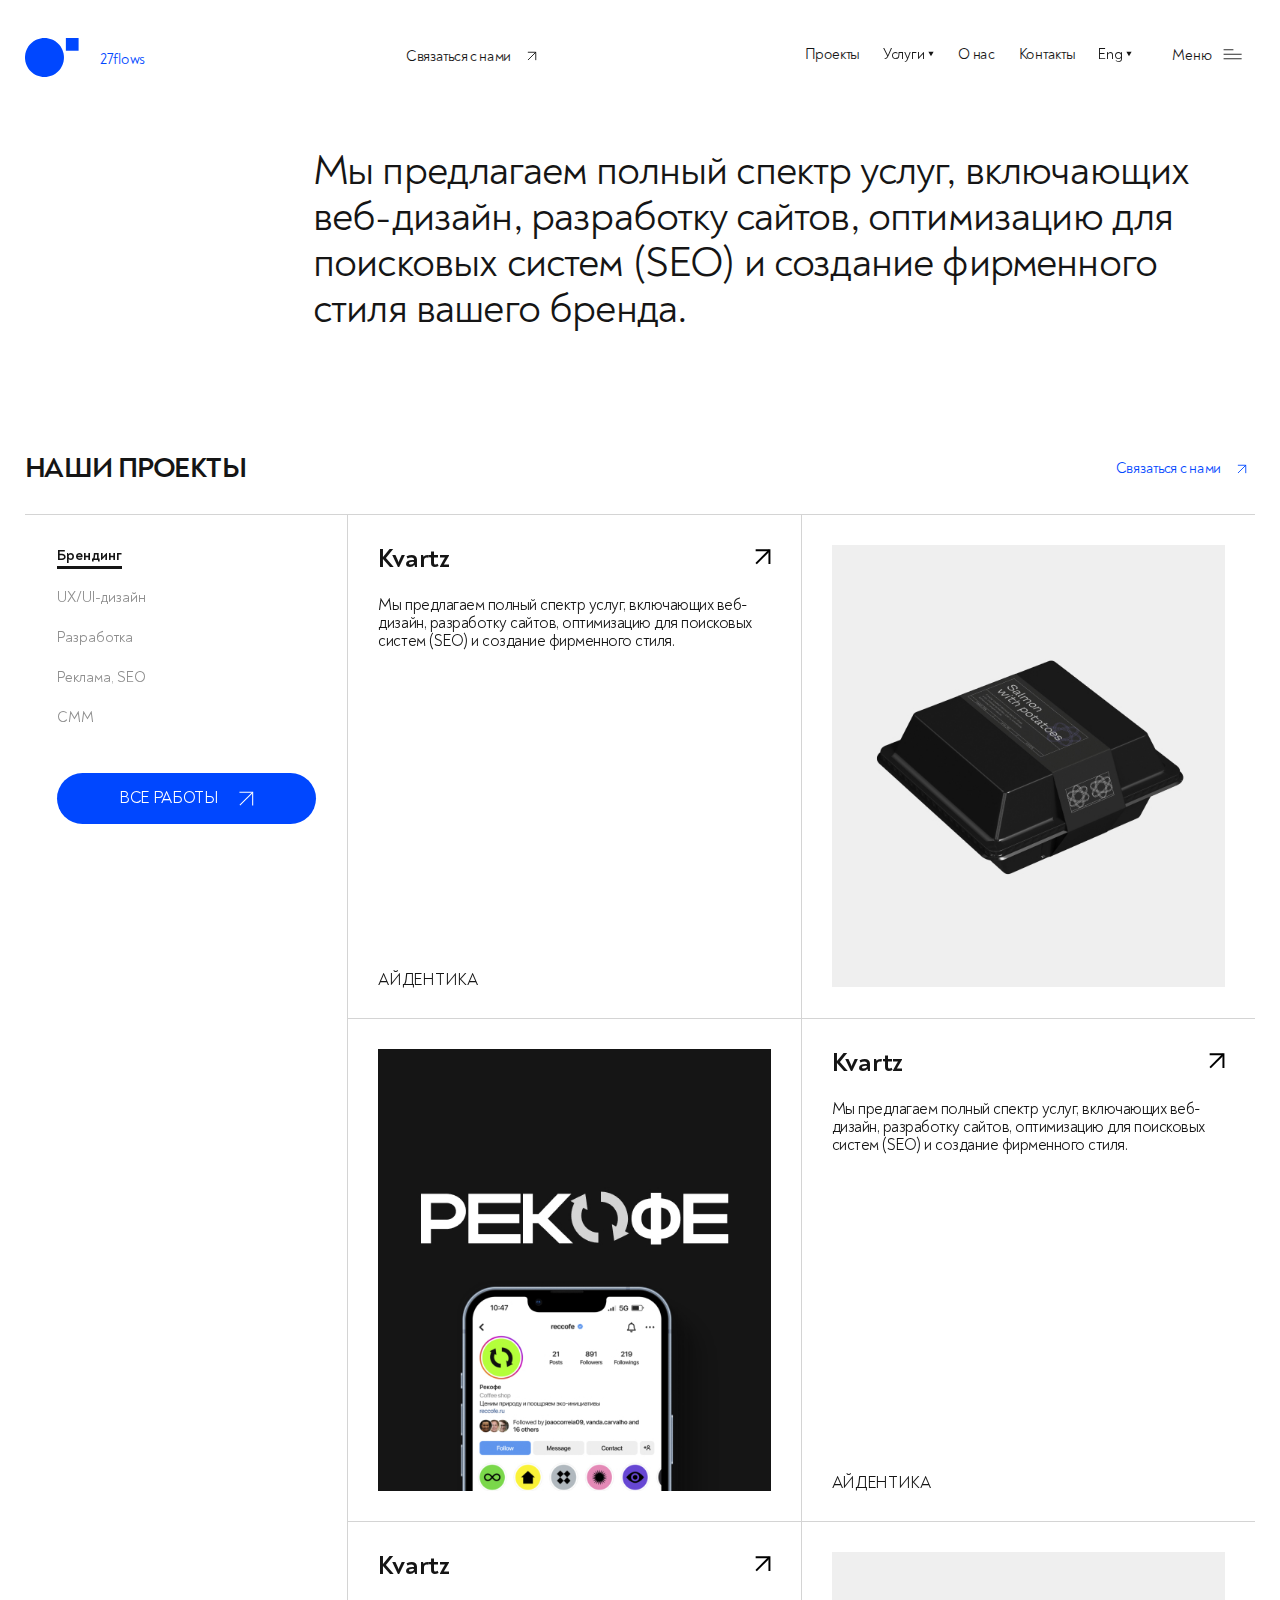
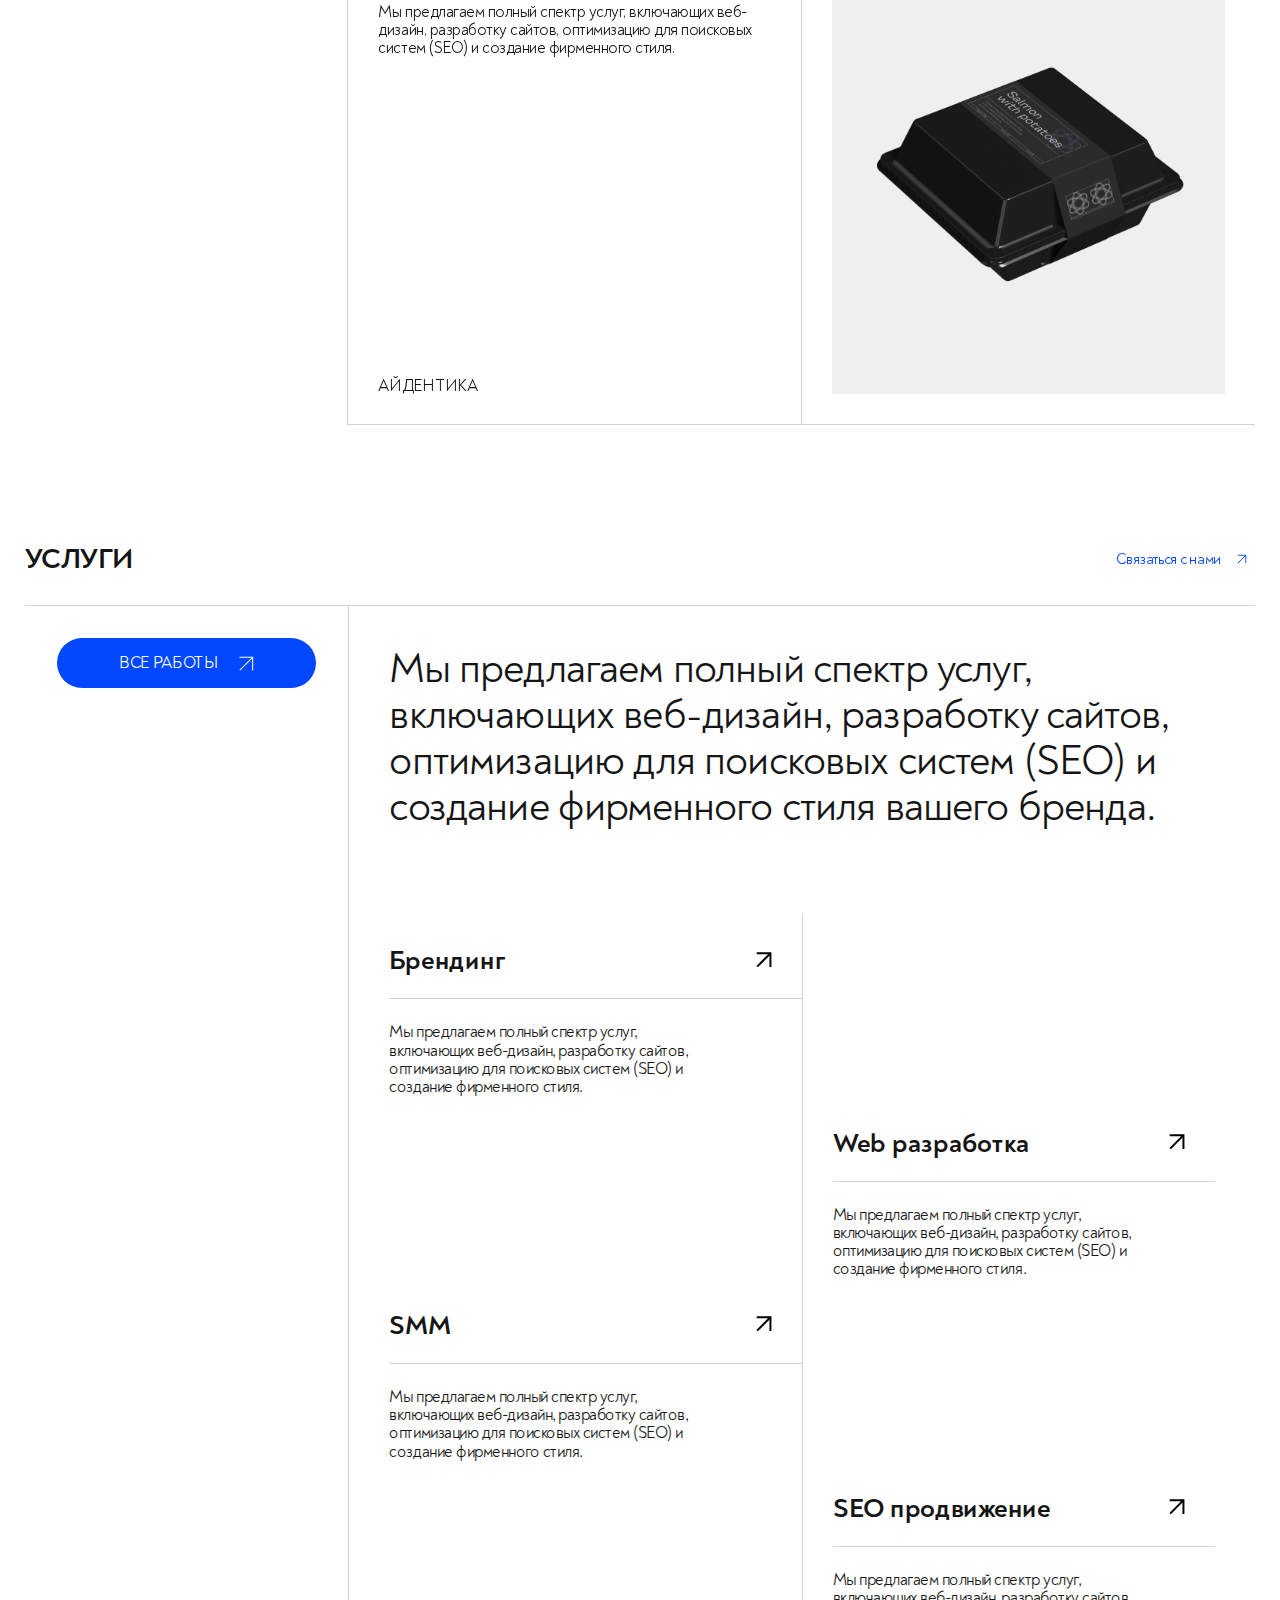
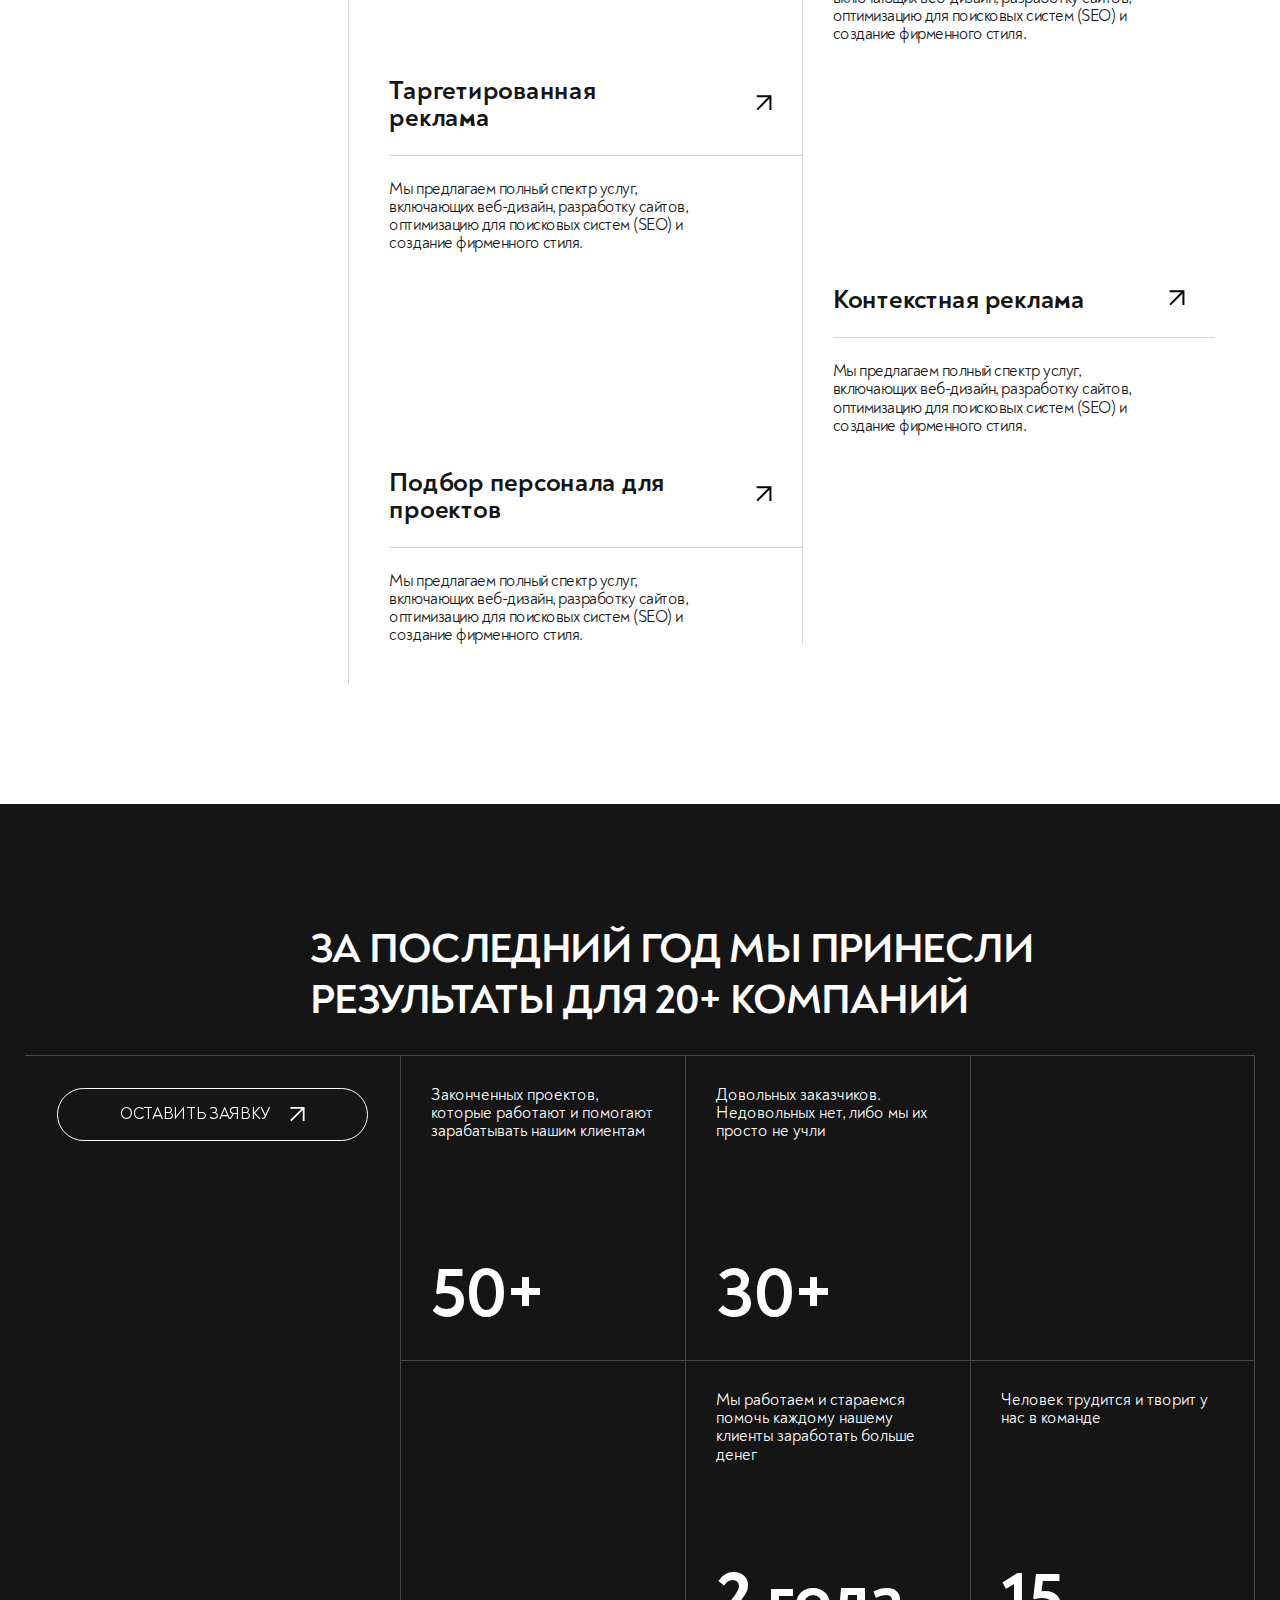
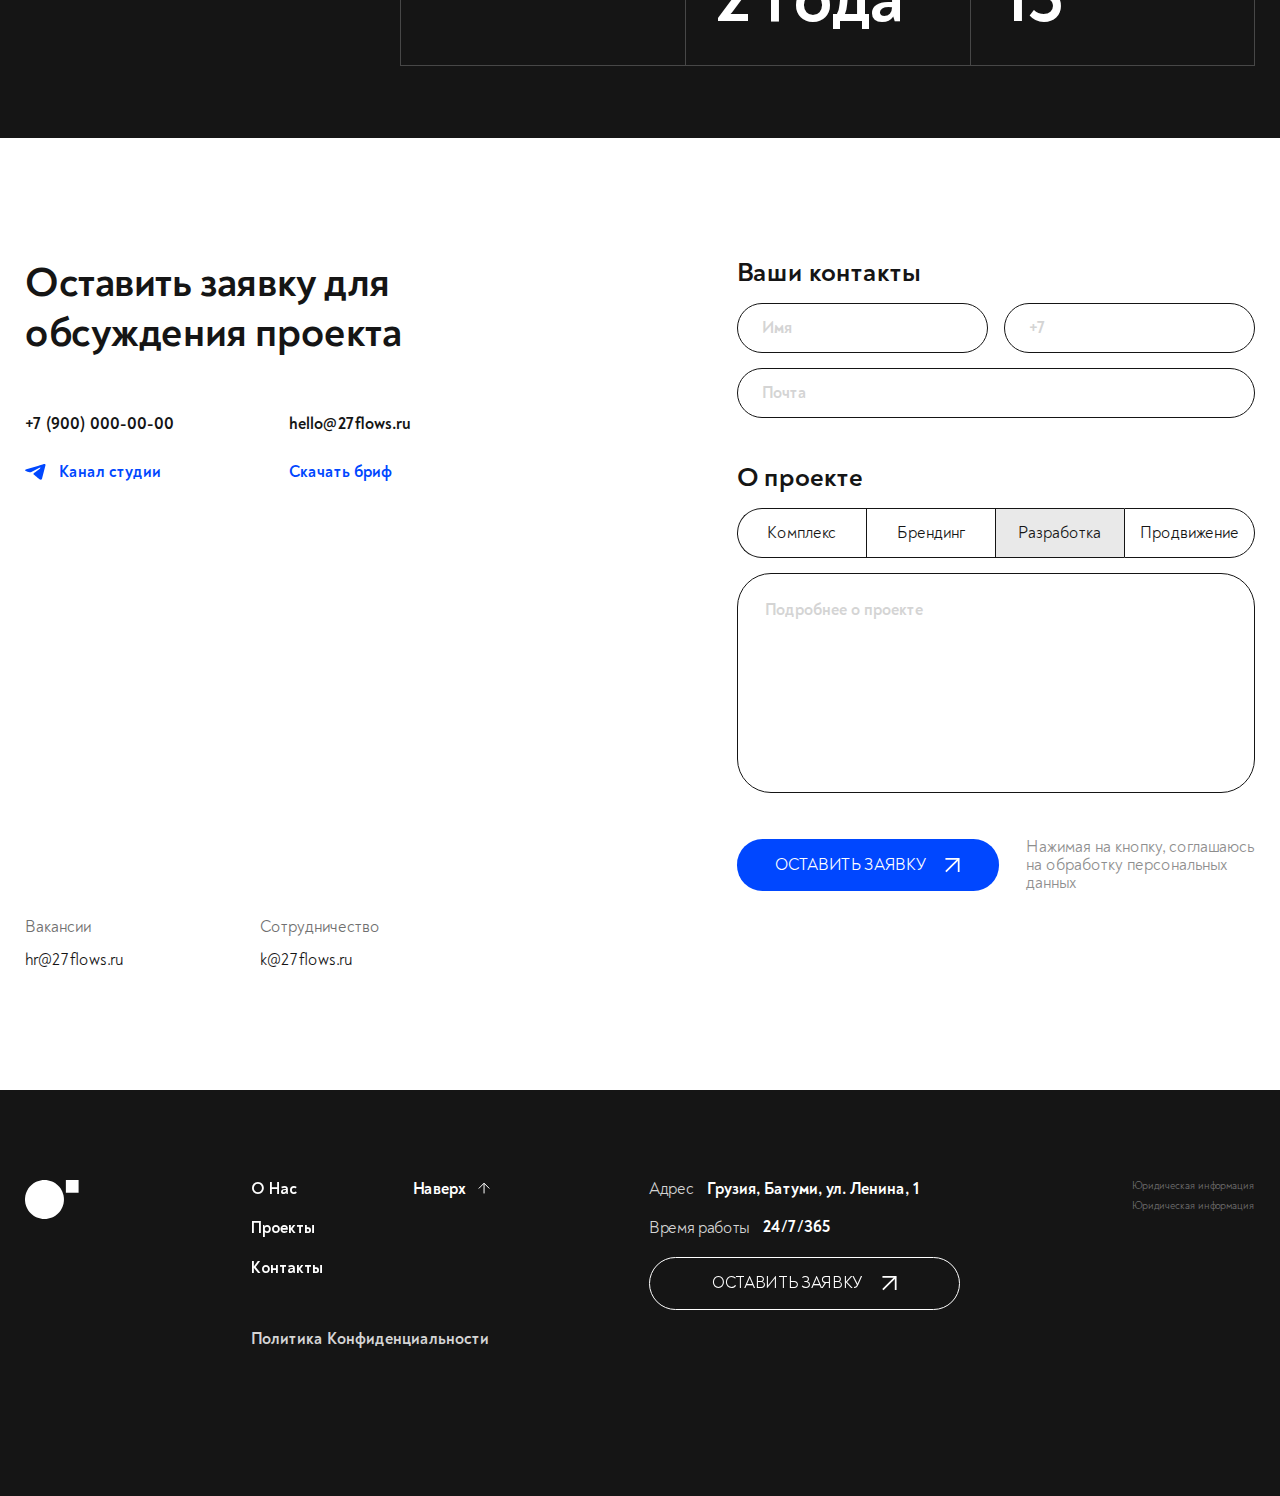
==== index.html @ da6539e7 "fixed scale" ====
<!DOCTYPE html>
<html lang="en">

<head>
    <meta charset="UTF-8" />
    <meta name="viewport" content="width=device-width, initial-scale=1.0" />
    <title>27flows</title>
    <link rel="stylesheet" href="./styles/index.css" />
</head>

<body>
    <header class="header">
        <div class="wrapper header__wrapper">
            <a href="#" class="header__logo-link">
                <div class="logo header__logo">
                    <svg width="72" height="56" viewBox="0 0 72 56" fill="none" xmlns="http://www.w3.org/2000/svg">
                        <path
                            d="M51.9297 25.9779C51.9297 11.6307 40.3048 0 25.9649 0C11.6249 0 0 11.6307 0 25.9779C0 40.325 11.6249 51.9557 25.9649 51.9557C40.3048 51.9557 51.9297 40.325 51.9297 25.9779Z"
                            fill="#0047FF" />
                        <path d="M71.4653 0H54.4883V16.9855H71.4653V0Z" fill="#0047FF" />
                    </svg>
                </div>
                <h1 class="header__company-name">27flows</h1>
            </a>
            <a href="#" class="main-link header__main-link">
                Связаться с нами
                <div class="main-link__icon">
                    <svg width="24" height="24" viewBox="0 0 24 24" fill="none" xmlns="http://www.w3.org/2000/svg">
                        <path d="M7 7H17V17" stroke="#151515" stroke-width="1.2" stroke-linecap="round"
                            stroke-linejoin="round" />
                        <path d="M7 17L17 7" stroke="#151515" stroke-width="1.2" stroke-linecap="round"
                            stroke-linejoin="round" />
                    </svg>
                </div>
            </a>
            <nav class="header__nav">
                <ul class="header__nav-list">
                    <li class="header__nav-list-item">
                        <a href="#" class="header__nav-link">Проекты</a>
                    </li>
                    <li class="header__nav-list-item header__nav-list-item--submenu">
                        <div class="header__nav-list-item-top">
                            <a href="#" class="header__nav-link">Услуги</a>
                            <div class="header__nav-list-item-chevron">
                                <svg width="8" height="6" viewBox="0 0 8 6" fill="none"
                                    xmlns="http://www.w3.org/2000/svg">
                                    <path d="M4 6L0.535899 -6.52533e-07L7.4641 -4.68497e-08L4 6Z" fill="#151515" />
                                </svg>
                            </div>
                        </div>
                        <ul class="header__nav-list-item-submenu">
                            <li class="header__nav-list-item-submenu-item">
                                <a href="#" class="header__nav-list-item-submenu-item-link">
                                    Брендинг
                                </a>
                            </li>
                            <li class="header__nav-list-item-submenu-item">
                                <a href="#" class="header__nav-list-item-submenu-item-link">
                                    Web разработка
                                </a>
                            </li>
                            <li class="header__nav-list-item-submenu-item">
                                <a href="#" class="header__nav-list-item-submenu-item-link">
                                    SMM
                                </a>
                            </li>
                            <li class="header__nav-list-item-submenu-item">
                                <a href="#" class="header__nav-list-item-submenu-item-link">
                                    Таргетированная реклама
                                </a>
                            </li>
                            <li class="header__nav-list-item-submenu-item">
                                <a href="#" class="header__nav-list-item-submenu-item-link">
                                    Контекстная реклама
                                </a>
                            </li>
                            <li class="header__nav-list-item-submenu-item">
                                <a href="#" class="header__nav-list-item-submenu-item-link">
                                    Подбор персонала для проектов
                                </a>
                            </li>
                        </ul>
                    </li>
                    <li class="header__nav-list-item">
                        <a href="#" class="header__nav-link">О нас</a>
                    </li>
                    <li class="header__nav-list-item">
                        <a href="#" class="header__nav-link">Контакты</a>
                    </li>
                    <li class="header__nav-list-item header__nav-list-item--submenu">
                        <div class="header__nav-list-item-top">
                            <span class="header__nav-list-item-top-value"> Eng </span>
                            <div class="header__nav-list-item-chevron">
                                <svg width="8" height="6" viewBox="0 0 8 6" fill="none"
                                    xmlns="http://www.w3.org/2000/svg">
                                    <path d="M4 6L0.535899 -6.52533e-07L7.4641 -4.68497e-08L4 6Z" fill="#151515" />
                                </svg>
                            </div>
                        </div>
                        <ul class="header__nav-list-item-submenu">
                            <li class="header__nav-list-item-submenu-item">
                                <a href="#" class="header__nav-list-item-submenu-item-link">
                                    Ru
                                </a>
                            </li>
                            <li class="header__nav-list-item-submenu-item">
                                <a href="#" class="header__nav-list-item-submenu-item-link">
                                    Gr
                                </a>
                            </li>
                        </ul>
                    </li>
                </ul>
            </nav>
            <div class="header__menu">
                Меню
                <button class="header__burger-btn">
                    <svg width="19" height="11" viewBox="0 0 19 11" fill="none" xmlns="http://www.w3.org/2000/svg">
                        <path d="M1 0.75H10" stroke="#151515" stroke-width="0.9" stroke-linecap="round" />
                        <path d="M1 5.25H18.25" stroke="#151515" stroke-width="0.9" stroke-linecap="round" />
                        <path d="M1 9.75H18.25" stroke="#151515" stroke-width="0.9" stroke-linecap="round" />
                    </svg>
                </button>
            </div>
        </div>
    </header>
    <main class="main main--main">
        <section class="promo-section">
            <div class="wrapper promo-section__wrapper">
                <p class="slogan promo-section__slogan">
                    Мы предлагаем полный спектр услуг, включающих веб-дизайн, разработку
                    сайтов, оптимизацию для поисковых систем (SEO) и создание фирменного
                    стиля вашего бренда.
                </p>
            </div>
        </section>
        <section class="project-section tab-section">
            <div class="wrapper project-section__wrapper">
                <div class="hgroup project-section__hgroup">
                    <h2 class="subheading project-section__heading">Наши проекты</h2>
                    <a href="#" class="main-link main-link--blue project-section__main-link">
                        Связаться с нами
                        <div class="main-link__icon">
                            <svg width="24" height="24" viewBox="0 0 24 24" fill="none"
                                xmlns="http://www.w3.org/2000/svg">
                                <path d="M7 7H17V17" stroke="#151515" stroke-width="1.2" stroke-linecap="round"
                                    stroke-linejoin="round" />
                                <path d="M7 17L17 7" stroke="#151515" stroke-width="1.2" stroke-linecap="round"
                                    stroke-linejoin="round" />
                            </svg>
                        </div>
                    </a>
                </div>
                <div class="project-section__content">
                    <div class="project-section__sidebar">
                        <ul class="tab-list tab-list--col project-section__tab-list">
                            <li class="tab-list__item tab-list__item--active">
                                <button type="button" class="tab-list__item-btn">
                                    Брендинг
                                </button>
                            </li>
                            <li class="tab-list__item">
                                <button type="button" class="tab-list__item-btn">
                                    UX/UI-дизайн
                                </button>
                            </li>
                            <li class="tab-list__item">
                                <button type="button" class="tab-list__item-btn">
                                    Разработка
                                </button>
                            </li>
                            <li class="tab-list__item">
                                <button type="button" class="tab-list__item-btn">
                                    Реклама, SEO
                                </button>
                            </li>
                            <li class="tab-list__item">
                                <button type="button" class="tab-list__item-btn">СММ</button>
                            </li>
                        </ul>
                        <a href="#" class="btn btn--icon project-section__btn">
                            <p class="btn__label">все работы</p>
                            <div class="btn__icon">
                                <svg width="17" height="16" viewBox="0 0 17 16" fill="none"
                                    xmlns="http://www.w3.org/2000/svg">
                                    <path d="M0.5 1H15.5V16" stroke="white" stroke-width="1.2" />
                                    <path d="M15.5 1L1 15.5" stroke="white" stroke-width="1.2" />
                                </svg>
                            </div>
                        </a>
                    </div>
                    <div class="page-list project-section__page-list">
                        <div class="page-list__page page-list__page--active">
                            <div class="grid-list project-section__grid-list">
                                <div class="grid-list__row">
                                    <div class="grid-list__col">
                                        <div class="grid-list__col-header">
                                            <h3 class="grid-list__col-heading">Kvartz</h3>
                                            <a href="#" class="grid-list__col-link">
                                                <svg width="24" height="24" viewBox="0 0 24 24" fill="none"
                                                    xmlns="http://www.w3.org/2000/svg">
                                                    <path d="M1 2H22V23" stroke="black" stroke-width="3" />
                                                    <path d="M21.9992 2L1.69922 22.3" stroke="black" stroke-width="3" />
                                                </svg>
                                            </a>
                                        </div>
                                        <div class="grid-list__col-body">
                                            <p class="grid-list__col-text">
                                                Мы предлагаем полный спектр услуг, включающих
                                                веб-дизайн, разработку сайтов, оптимизацию для
                                                поисковых систем (SEO) и создание фирменного стиля.
                                            </p>
                                        </div>
                                        <div class="grid-list__col-footer">
                                            <ul class="grid-list__col-categorylist">
                                                <li class="grid-list__col-categorylist-item">
                                                    <a href="#" class="grid-list__category">
                                                        Айдентика
                                                    </a>
                                                </li>
                                            </ul>
                                        </div>
                                    </div>
                                    <div class="grid-list__col">
                                        <img src="./assets/img/project-img-1.jpg" alt="Kvartz"
                                            class="grid-list__col-img" />
                                    </div>
                                </div>
                                <div class="grid-list__row grid-list__row--reverse">
                                    <div class="grid-list__col">
                                        <div class="grid-list__col-header">
                                            <h3 class="grid-list__col-heading">Kvartz</h3>
                                            <a href="#" class="grid-list__col-link">
                                                <svg width="24" height="24" viewBox="0 0 24 24" fill="none"
                                                    xmlns="http://www.w3.org/2000/svg">
                                                    <path d="M1 2H22V23" stroke="black" stroke-width="3" />
                                                    <path d="M21.9992 2L1.69922 22.3" stroke="black" stroke-width="3" />
                                                </svg>
                                            </a>
                                        </div>
                                        <div class="grid-list__col-body">
                                            <p class="grid-list__col-text">
                                                Мы предлагаем полный спектр услуг, включающих
                                                веб-дизайн, разработку сайтов, оптимизацию для
                                                поисковых систем (SEO) и создание фирменного стиля.
                                            </p>
                                        </div>
                                        <div class="grid-list__col-footer">
                                            <ul class="grid-list__col-categorylist">
                                                <li class="grid-list__col-categorylist-item">
                                                    <a href="#" class="grid-list__category">
                                                        Айдентика
                                                    </a>
                                                </li>
                                            </ul>
                                        </div>
                                    </div>
                                    <div class="grid-list__col">
                                        <img src="./assets/img/project-img-2.jpg" alt="Kvartz"
                                            class="grid-list__col-img" />
                                    </div>
                                </div>
                                <div class="grid-list__row">
                                    <div class="grid-list__col">
                                        <div class="grid-list__col-header">
                                            <h3 class="grid-list__col-heading">Kvartz</h3>
                                            <a href="#" class="grid-list__col-link">
                                                <svg width="24" height="24" viewBox="0 0 24 24" fill="none"
                                                    xmlns="http://www.w3.org/2000/svg">
                                                    <path d="M1 2H22V23" stroke="black" stroke-width="3" />
                                                    <path d="M21.9992 2L1.69922 22.3" stroke="black" stroke-width="3" />
                                                </svg>
                                            </a>
                                        </div>
                                        <div class="grid-list__col-body">
                                            <p class="grid-list__col-text">
                                                Мы предлагаем полный спектр услуг, включающих
                                                веб-дизайн, разработку сайтов, оптимизацию для
                                                поисковых систем (SEO) и создание фирменного стиля.
                                            </p>
                                        </div>
                                        <div class="grid-list__col-footer">
                                            <ul class="grid-list__col-categorylist">
                                                <li class="grid-list__col-categorylist-item">
                                                    <a href="#" class="grid-list__category">
                                                        Айдентика
                                                    </a>
                                                </li>
                                            </ul>
                                        </div>
                                    </div>
                                    <div class="grid-list__col">
                                        <img src="./assets/img/project-img-1.jpg" alt="Kvartz"
                                            class="grid-list__col-img" />
                                    </div>
                                </div>
                            </div>
                        </div>
                        <div class="page-list__page">
                            <div class="grid-list project-section__grid-list">
                                <div class="grid-list__row">
                                    <div class="grid-list__col">
                                        <div class="grid-list__col-header">
                                            <h3 class="grid-list__col-heading">Kvartz</h3>
                                            <a href="#" class="grid-list__col-link">
                                                <svg width="24" height="24" viewBox="0 0 24 24" fill="none"
                                                    xmlns="http://www.w3.org/2000/svg">
                                                    <path d="M1 2H22V23" stroke="black" stroke-width="3" />
                                                    <path d="M21.9992 2L1.69922 22.3" stroke="black" stroke-width="3" />
                                                </svg>
                                            </a>
                                        </div>
                                        <div class="grid-list__col-body">
                                            <p class="grid-list__col-text">
                                                Мы предлагаем полный спектр услуг, включающих
                                                веб-дизайн, разработку сайтов, оптимизацию для
                                                поисковых систем (SEO) и создание фирменного стиля.
                                            </p>
                                        </div>
                                        <div class="grid-list__col-footer">
                                            <ul class="grid-list__col-categorylist">
                                                <li class="grid-list__col-categorylist-item">
                                                    <a href="#" class="grid-list__category">
                                                        Айдентика
                                                    </a>
                                                </li>
                                            </ul>
                                        </div>
                                    </div>
                                    <div class="grid-list__col">
                                        <img src="./assets/img/project-img-1.jpg" alt="Kvartz"
                                            class="grid-list__col-img" />
                                    </div>
                                </div>
                                <div class="grid-list__row grid-list__row--reverse">
                                    <div class="grid-list__col">
                                        <div class="grid-list__col-header">
                                            <h3 class="grid-list__col-heading">Kvartz</h3>
                                            <a href="#" class="grid-list__col-link">
                                                <svg width="24" height="24" viewBox="0 0 24 24" fill="none"
                                                    xmlns="http://www.w3.org/2000/svg">
                                                    <path d="M1 2H22V23" stroke="black" stroke-width="3" />
                                                    <path d="M21.9992 2L1.69922 22.3" stroke="black" stroke-width="3" />
                                                </svg>
                                            </a>
                                        </div>
                                        <div class="grid-list__col-body">
                                            <p class="grid-list__col-text">
                                                Мы предлагаем полный спектр услуг, включающих
                                                веб-дизайн, разработку сайтов, оптимизацию для
                                                поисковых систем (SEO) и создание фирменного стиля.
                                            </p>
                                        </div>
                                        <div class="grid-list__col-footer">
                                            <ul class="grid-list__col-categorylist">
                                                <li class="grid-list__col-categorylist-item">
                                                    <a href="#" class="grid-list__category">
                                                        Айдентика
                                                    </a>
                                                </li>
                                            </ul>
                                        </div>
                                    </div>
                                    <div class="grid-list__col">
                                        <img src="./assets/img/project-img-2.jpg" alt="Kvartz"
                                            class="grid-list__col-img" />
                                    </div>
                                </div>
                                <div class="grid-list__row">
                                    <div class="grid-list__col">
                                        <div class="grid-list__col-header">
                                            <h3 class="grid-list__col-heading">Kvartz</h3>
                                            <a href="#" class="grid-list__col-link">
                                                <svg width="24" height="24" viewBox="0 0 24 24" fill="none"
                                                    xmlns="http://www.w3.org/2000/svg">
                                                    <path d="M1 2H22V23" stroke="black" stroke-width="3" />
                                                    <path d="M21.9992 2L1.69922 22.3" stroke="black" stroke-width="3" />
                                                </svg>
                                            </a>
                                        </div>
                                        <div class="grid-list__col-body">
                                            <p class="grid-list__col-text">
                                                Мы предлагаем полный спектр услуг, включающих
                                                веб-дизайн, разработку сайтов, оптимизацию для
                                                поисковых систем (SEO) и создание фирменного стиля.
                                            </p>
                                        </div>
                                        <div class="grid-list__col-footer">
                                            <ul class="grid-list__col-categorylist">
                                                <li class="grid-list__col-categorylist-item">
                                                    <a href="#" class="grid-list__category">
                                                        Айдентика
                                                    </a>
                                                </li>
                                            </ul>
                                        </div>
                                    </div>
                                    <div class="grid-list__col">
                                        <img src="./assets/img/project-img-1.jpg" alt="Kvartz"
                                            class="grid-list__col-img" />
                                    </div>
                                </div>
                            </div>
                        </div>
                        <div class="page-list__page">
                            <div class="grid-list project-section__grid-list">
                                <div class="grid-list__row">
                                    <div class="grid-list__col">
                                        <div class="grid-list__col-header">
                                            <h3 class="grid-list__col-heading">Kvartz</h3>
                                            <a href="#" class="grid-list__col-link">
                                                <svg width="24" height="24" viewBox="0 0 24 24" fill="none"
                                                    xmlns="http://www.w3.org/2000/svg">
                                                    <path d="M1 2H22V23" stroke="black" stroke-width="3" />
                                                    <path d="M21.9992 2L1.69922 22.3" stroke="black" stroke-width="3" />
                                                </svg>
                                            </a>
                                        </div>
                                        <div class="grid-list__col-body">
                                            <p class="grid-list__col-text">
                                                Мы предлагаем полный спектр услуг, включающих
                                                веб-дизайн, разработку сайтов, оптимизацию для
                                                поисковых систем (SEO) и создание фирменного стиля.
                                            </p>
                                        </div>
                                        <div class="grid-list__col-footer">
                                            <ul class="grid-list__col-categorylist">
                                                <li class="grid-list__col-categorylist-item">
                                                    <a href="#" class="grid-list__category">
                                                        Айдентика
                                                    </a>
                                                </li>
                                            </ul>
                                        </div>
                                    </div>
                                    <div class="grid-list__col">
                                        <img src="./assets/img/project-img-1.jpg" alt="Kvartz"
                                            class="grid-list__col-img" />
                                    </div>
                                </div>
                                <div class="grid-list__row grid-list__row--reverse">
                                    <div class="grid-list__col">
                                        <div class="grid-list__col-header">
                                            <h3 class="grid-list__col-heading">Kvartz</h3>
                                            <a href="#" class="grid-list__col-link">
                                                <svg width="24" height="24" viewBox="0 0 24 24" fill="none"
                                                    xmlns="http://www.w3.org/2000/svg">
                                                    <path d="M1 2H22V23" stroke="black" stroke-width="3" />
                                                    <path d="M21.9992 2L1.69922 22.3" stroke="black" stroke-width="3" />
                                                </svg>
                                            </a>
                                        </div>
                                        <div class="grid-list__col-body">
                                            <p class="grid-list__col-text">
                                                Мы предлагаем полный спектр услуг, включающих
                                                веб-дизайн, разработку сайтов, оптимизацию для
                                                поисковых систем (SEO) и создание фирменного стиля.
                                            </p>
                                        </div>
                                        <div class="grid-list__col-footer">
                                            <ul class="grid-list__col-categorylist">
                                                <li class="grid-list__col-categorylist-item">
                                                    <a href="#" class="grid-list__category">
                                                        Айдентика
                                                    </a>
                                                </li>
                                            </ul>
                                        </div>
                                    </div>
                                    <div class="grid-list__col">
                                        <img src="./assets/img/project-img-2.jpg" alt="Kvartz"
                                            class="grid-list__col-img" />
                                    </div>
                                </div>
                                <div class="grid-list__row">
                                    <div class="grid-list__col">
                                        <div class="grid-list__col-header">
                                            <h3 class="grid-list__col-heading">Kvartz</h3>
                                            <a href="#" class="grid-list__col-link">
                                                <svg width="24" height="24" viewBox="0 0 24 24" fill="none"
                                                    xmlns="http://www.w3.org/2000/svg">
                                                    <path d="M1 2H22V23" stroke="black" stroke-width="3" />
                                                    <path d="M21.9992 2L1.69922 22.3" stroke="black" stroke-width="3" />
                                                </svg>
                                            </a>
                                        </div>
                                        <div class="grid-list__col-body">
                                            <p class="grid-list__col-text">
                                                Мы предлагаем полный спектр услуг, включающих
                                                веб-дизайн, разработку сайтов, оптимизацию для
                                                поисковых систем (SEO) и создание фирменного стиля.
                                            </p>
                                        </div>
                                        <div class="grid-list__col-footer">
                                            <ul class="grid-list__col-categorylist">
                                                <li class="grid-list__col-categorylist-item">
                                                    <a href="#" class="grid-list__category">
                                                        Айдентика
                                                    </a>
                                                </li>
                                            </ul>
                                        </div>
                                    </div>
                                    <div class="grid-list__col">
                                        <img src="./assets/img/project-img-1.jpg" alt="Kvartz"
                                            class="grid-list__col-img" />
                                    </div>
                                </div>
                            </div>
                        </div>
                        <div class="page-list__page">
                            <div class="grid-list project-section__grid-list">
                                <div class="grid-list__row">
                                    <div class="grid-list__col">
                                        <div class="grid-list__col-header">
                                            <h3 class="grid-list__col-heading">Kvartz</h3>
                                            <a href="#" class="grid-list__col-link">
                                                <svg width="24" height="24" viewBox="0 0 24 24" fill="none"
                                                    xmlns="http://www.w3.org/2000/svg">
                                                    <path d="M1 2H22V23" stroke="black" stroke-width="3" />
                                                    <path d="M21.9992 2L1.69922 22.3" stroke="black" stroke-width="3" />
                                                </svg>
                                            </a>
                                        </div>
                                        <div class="grid-list__col-body">
                                            <p class="grid-list__col-text">
                                                Мы предлагаем полный спектр услуг, включающих
                                                веб-дизайн, разработку сайтов, оптимизацию для
                                                поисковых систем (SEO) и создание фирменного стиля.
                                            </p>
                                        </div>
                                        <div class="grid-list__col-footer">
                                            <ul class="grid-list__col-categorylist">
                                                <li class="grid-list__col-categorylist-item">
                                                    <a href="#" class="grid-list__category">
                                                        Айдентика
                                                    </a>
                                                </li>
                                            </ul>
                                        </div>
                                    </div>
                                    <div class="grid-list__col">
                                        <img src="./assets/img/project-img-1.jpg" alt="Kvartz"
                                            class="grid-list__col-img" />
                                    </div>
                                </div>
                                <div class="grid-list__row grid-list__row--reverse">
                                    <div class="grid-list__col">
                                        <div class="grid-list__col-header">
                                            <h3 class="grid-list__col-heading">Kvartz</h3>
                                            <a href="#" class="grid-list__col-link">
                                                <svg width="24" height="24" viewBox="0 0 24 24" fill="none"
                                                    xmlns="http://www.w3.org/2000/svg">
                                                    <path d="M1 2H22V23" stroke="black" stroke-width="3" />
                                                    <path d="M21.9992 2L1.69922 22.3" stroke="black" stroke-width="3" />
                                                </svg>
                                            </a>
                                        </div>
                                        <div class="grid-list__col-body">
                                            <p class="grid-list__col-text">
                                                Мы предлагаем полный спектр услуг, включающих
                                                веб-дизайн, разработку сайтов, оптимизацию для
                                                поисковых систем (SEO) и создание фирменного стиля.
                                            </p>
                                        </div>
                                        <div class="grid-list__col-footer">
                                            <ul class="grid-list__col-categorylist">
                                                <li class="grid-list__col-categorylist-item">
                                                    <a href="#" class="grid-list__category">
                                                        Айдентика
                                                    </a>
                                                </li>
                                            </ul>
                                        </div>
                                    </div>
                                    <div class="grid-list__col">
                                        <img src="./assets/img/project-img-2.jpg" alt="Kvartz"
                                            class="grid-list__col-img" />
                                    </div>
                                </div>
                                <div class="grid-list__row">
                                    <div class="grid-list__col">
                                        <div class="grid-list__col-header">
                                            <h3 class="grid-list__col-heading">Kvartz</h3>
                                            <a href="#" class="grid-list__col-link">
                                                <svg width="24" height="24" viewBox="0 0 24 24" fill="none"
                                                    xmlns="http://www.w3.org/2000/svg">
                                                    <path d="M1 2H22V23" stroke="black" stroke-width="3" />
                                                    <path d="M21.9992 2L1.69922 22.3" stroke="black" stroke-width="3" />
                                                </svg>
                                            </a>
                                        </div>
                                        <div class="grid-list__col-body">
                                            <p class="grid-list__col-text">
                                                Мы предлагаем полный спектр услуг, включающих
                                                веб-дизайн, разработку сайтов, оптимизацию для
                                                поисковых систем (SEO) и создание фирменного стиля.
                                            </p>
                                        </div>
                                        <div class="grid-list__col-footer">
                                            <ul class="grid-list__col-categorylist">
                                                <li class="grid-list__col-categorylist-item">
                                                    <a href="#" class="grid-list__category">
                                                        Айдентика
                                                    </a>
                                                </li>
                                            </ul>
                                        </div>
                                    </div>
                                    <div class="grid-list__col">
                                        <img src="./assets/img/project-img-1.jpg" alt="Kvartz"
                                            class="grid-list__col-img" />
                                    </div>
                                </div>
                            </div>
                        </div>
                        <div class="page-list__page">
                            <div class="grid-list project-section__grid-list">
                                <div class="grid-list__row">
                                    <div class="grid-list__col">
                                        <div class="grid-list__col-header">
                                            <h3 class="grid-list__col-heading">Kvartz</h3>
                                            <a href="#" class="grid-list__col-link">
                                                <svg width="24" height="24" viewBox="0 0 24 24" fill="none"
                                                    xmlns="http://www.w3.org/2000/svg">
                                                    <path d="M1 2H22V23" stroke="black" stroke-width="3" />
                                                    <path d="M21.9992 2L1.69922 22.3" stroke="black" stroke-width="3" />
                                                </svg>
                                            </a>
                                        </div>
                                        <div class="grid-list__col-body">
                                            <p class="grid-list__col-text">
                                                Мы предлагаем полный спектр услуг, включающих
                                                веб-дизайн, разработку сайтов, оптимизацию для
                                                поисковых систем (SEO) и создание фирменного стиля.
                                            </p>
                                        </div>
                                        <div class="grid-list__col-footer">
                                            <ul class="grid-list__col-categorylist">
                                                <li class="grid-list__col-categorylist-item">
                                                    <a href="#" class="grid-list__category">
                                                        Айдентика
                                                    </a>
                                                </li>
                                            </ul>
                                        </div>
                                    </div>
                                    <div class="grid-list__col">
                                        <img src="./assets/img/project-img-1.jpg" alt="Kvartz"
                                            class="grid-list__col-img" />
                                    </div>
                                </div>
                                <div class="grid-list__row grid-list__row--reverse">
                                    <div class="grid-list__col">
                                        <div class="grid-list__col-header">
                                            <h3 class="grid-list__col-heading">Kvartz</h3>
                                            <a href="#" class="grid-list__col-link">
                                                <svg width="24" height="24" viewBox="0 0 24 24" fill="none"
                                                    xmlns="http://www.w3.org/2000/svg">
                                                    <path d="M1 2H22V23" stroke="black" stroke-width="3" />
                                                    <path d="M21.9992 2L1.69922 22.3" stroke="black" stroke-width="3" />
                                                </svg>
                                            </a>
                                        </div>
                                        <div class="grid-list__col-body">
                                            <p class="grid-list__col-text">
                                                Мы предлагаем полный спектр услуг, включающих
                                                веб-дизайн, разработку сайтов, оптимизацию для
                                                поисковых систем (SEO) и создание фирменного стиля.
                                            </p>
                                        </div>
                                        <div class="grid-list__col-footer">
                                            <ul class="grid-list__col-categorylist">
                                                <li class="grid-list__col-categorylist-item">
                                                    <a href="#" class="grid-list__category">
                                                        Айдентика
                                                    </a>
                                                </li>
                                            </ul>
                                        </div>
                                    </div>
                                    <div class="grid-list__col">
                                        <img src="./assets/img/project-img-2.jpg" alt="Kvartz"
                                            class="grid-list__col-img" />
                                    </div>
                                </div>
                                <div class="grid-list__row">
                                    <div class="grid-list__col">
                                        <div class="grid-list__col-header">
                                            <h3 class="grid-list__col-heading">Kvartz</h3>
                                            <a href="#" class="grid-list__col-link">
                                                <svg width="24" height="24" viewBox="0 0 24 24" fill="none"
                                                    xmlns="http://www.w3.org/2000/svg">
                                                    <path d="M1 2H22V23" stroke="black" stroke-width="3" />
                                                    <path d="M21.9992 2L1.69922 22.3" stroke="black" stroke-width="3" />
                                                </svg>
                                            </a>
                                        </div>
                                        <div class="grid-list__col-body">
                                            <p class="grid-list__col-text">
                                                Мы предлагаем полный спектр услуг, включающих
                                                веб-дизайн, разработку сайтов, оптимизацию для
                                                поисковых систем (SEO) и создание фирменного стиля.
                                            </p>
                                        </div>
                                        <div class="grid-list__col-footer">
                                            <ul class="grid-list__col-categorylist">
                                                <li class="grid-list__col-categorylist-item">
                                                    <a href="#" class="grid-list__category">
                                                        Айдентика
                                                    </a>
                                                </li>
                                            </ul>
                                        </div>
                                    </div>
                                    <div class="grid-list__col">
                                        <img src="./assets/img/project-img-1.jpg" alt="Kvartz"
                                            class="grid-list__col-img" />
                                    </div>
                                </div>
                            </div>
                        </div>
                    </div>
                </div>
            </div>
        </section>
        <!-- <section class="player-section">
            <div class="player player-section__player">
                <button class="player__toggle-btn hidden" type="button">
                    <svg width="243" height="243" viewBox="0 0 243 243" fill="none" xmlns="http://www.w3.org/2000/svg">
                        <circle cx="121.5" cy="121.5" r="121.5" fill="white" />
                        <path d="M159 121L102 153.909L102 88.091L159 121Z" fill="#242424" />
                    </svg>
                </button>
                <video autoplay muted src="./assets/video/test.mp4" class="player__video"></video>
            </div>
        </section> -->
        <section class="offers-section">
            <div class="wrapper offers-section__wrapper">
                <div class="hgroup offers-section__hgroup">
                    <h2 class="subheading offers-section__heading">услуги</h2>
                    <a href="#" class="main-link main-link--blue offers-section__main-link">
                        Связаться с нами
                        <div class="main-link__icon">
                            <svg width="24" height="24" viewBox="0 0 24 24" fill="none"
                                xmlns="http://www.w3.org/2000/svg">
                                <path d="M7 7H17V17" stroke="#151515" stroke-width="1.2" stroke-linecap="round"
                                    stroke-linejoin="round" />
                                <path d="M7 17L17 7" stroke="#151515" stroke-width="1.2" stroke-linecap="round"
                                    stroke-linejoin="round" />
                            </svg>
                        </div>
                    </a>
                </div>
                <div class="offers-section__content">
                    <div class="offers-section__sidebar">
                        <a href="#" class="btn btn--icon offers-section__btn">
                            <p class="btn__label">все работы</p>
                            <div class="btn__icon">
                                <svg width="17" height="16" viewBox="0 0 17 16" fill="none"
                                    xmlns="http://www.w3.org/2000/svg">
                                    <path d="M0.5 1H15.5V16" stroke="white" stroke-width="1.2"></path>
                                    <path d="M15.5 1L1 15.5" stroke="white" stroke-width="1.2"></path>
                                </svg>
                            </div>
                        </a>
                    </div>
                    <div class="offers-section__body">
                        <p class="slogan offers-section__slogan">
                            Мы предлагаем полный спектр услуг, включающих веб-дизайн, разработку сайтов, оптимизацию для
                            поисковых систем (SEO) и
                            создание фирменного стиля вашего бренда.
                        </p>
                        <ul class="offers-list">
                            <li class="offers-list__item">
                                <div class="offers-list__item-header">
                                    <h3 class="offers-list__item-heading">
                                        Брендинг
                                    </h3>
                                    <a href="#" class="offers-list__item-link">
                                        <svg width="24" height="24" viewBox="0 0 24 24" fill="none"
                                            xmlns="http://www.w3.org/2000/svg">
                                            <path d="M1 2H22V23" stroke="black" stroke-width="3" />
                                            <path d="M22.0002 2L1.7002 22.3" stroke="black" stroke-width="3" />
                                        </svg>
                                    </a>
                                </div>
                                <div class="offers-list__item-body">
                                    <p class="offers-list__item-text">
                                        Мы предлагаем полный спектр услуг, включающих веб-дизайн, разработку сайтов,
                                        оптимизацию для поисковых систем (SEO)
                                        и создание фирменного стиля.
                                    </p>
                                </div>
                            </li>
                            <li class="offers-list__item">
                                <div class="offers-list__item-header">
                                    <h3 class="offers-list__item-heading">
                                        Web разработка
                                    </h3>
                                    <a href="#" class="offers-list__item-link">
                                        <svg width="24" height="24" viewBox="0 0 24 24" fill="none"
                                            xmlns="http://www.w3.org/2000/svg">
                                            <path d="M1 2H22V23" stroke="black" stroke-width="3" />
                                            <path d="M22.0002 2L1.7002 22.3" stroke="black" stroke-width="3" />
                                        </svg>
                                    </a>
                                </div>
                                <div class="offers-list__item-body">
                                    <p class="offers-list__item-text">
                                        Мы предлагаем полный спектр услуг, включающих веб-дизайн, разработку сайтов,
                                        оптимизацию для поисковых систем (SEO)
                                        и создание фирменного стиля.
                                    </p>
                                </div>
                            </li>
                            <li class="offers-list__item">
                                <div class="offers-list__item-header">
                                    <h3 class="offers-list__item-heading">
                                        SMM
                                    </h3>
                                    <a href="#" class="offers-list__item-link">
                                        <svg width="24" height="24" viewBox="0 0 24 24" fill="none"
                                            xmlns="http://www.w3.org/2000/svg">
                                            <path d="M1 2H22V23" stroke="black" stroke-width="3" />
                                            <path d="M22.0002 2L1.7002 22.3" stroke="black" stroke-width="3" />
                                        </svg>
                                    </a>
                                </div>
                                <div class="offers-list__item-body">
                                    <p class="offers-list__item-text">
                                        Мы предлагаем полный спектр услуг, включающих веб-дизайн, разработку сайтов,
                                        оптимизацию для поисковых систем (SEO)
                                        и создание фирменного стиля.
                                    </p>
                                </div>
                            </li>
                            <li class="offers-list__item">
                                <div class="offers-list__item-header">
                                    <h3 class="offers-list__item-heading">
                                        SEO продвижение
                                    </h3>
                                    <a href="#" class="offers-list__item-link">
                                        <svg width="24" height="24" viewBox="0 0 24 24" fill="none"
                                            xmlns="http://www.w3.org/2000/svg">
                                            <path d="M1 2H22V23" stroke="black" stroke-width="3" />
                                            <path d="M22.0002 2L1.7002 22.3" stroke="black" stroke-width="3" />
                                        </svg>
                                    </a>
                                </div>
                                <div class="offers-list__item-body">
                                    <p class="offers-list__item-text">
                                        Мы предлагаем полный спектр услуг, включающих веб-дизайн, разработку сайтов,
                                        оптимизацию для поисковых систем (SEO)
                                        и создание фирменного стиля.
                                    </p>
                                </div>
                            </li>
                            <li class="offers-list__item">
                                <div class="offers-list__item-header">
                                    <h3 class="offers-list__item-heading">
                                        Таргетированная
                                        реклама
                                    </h3>
                                    <a href="#" class="offers-list__item-link">
                                        <svg width="24" height="24" viewBox="0 0 24 24" fill="none"
                                            xmlns="http://www.w3.org/2000/svg">
                                            <path d="M1 2H22V23" stroke="black" stroke-width="3" />
                                            <path d="M22.0002 2L1.7002 22.3" stroke="black" stroke-width="3" />
                                        </svg>
                                    </a>
                                </div>
                                <div class="offers-list__item-body">
                                    <p class="offers-list__item-text">
                                        Мы предлагаем полный спектр услуг, включающих веб-дизайн, разработку сайтов,
                                        оптимизацию для поисковых систем (SEO)
                                        и создание фирменного стиля.
                                    </p>
                                </div>
                            </li>
                            <li class="offers-list__item">
                                <div class="offers-list__item-header">
                                    <h3 class="offers-list__item-heading">
                                        Контекстная
                                        реклама
                                    </h3>
                                    <a href="#" class="offers-list__item-link">
                                        <svg width="24" height="24" viewBox="0 0 24 24" fill="none"
                                            xmlns="http://www.w3.org/2000/svg">
                                            <path d="M1 2H22V23" stroke="black" stroke-width="3" />
                                            <path d="M22.0002 2L1.7002 22.3" stroke="black" stroke-width="3" />
                                        </svg>
                                    </a>
                                </div>
                                <div class="offers-list__item-body">
                                    <p class="offers-list__item-text">
                                        Мы предлагаем полный спектр услуг, включающих веб-дизайн, разработку сайтов,
                                        оптимизацию для поисковых систем (SEO)
                                        и создание фирменного стиля.
                                    </p>
                                </div>
                            </li>
                            <li class="offers-list__item">
                                <div class="offers-list__item-header">
                                    <h3 class="offers-list__item-heading">
                                        Подбор персонала
                                        для проектов
                                    </h3>
                                    <a href="#" class="offers-list__item-link">
                                        <svg width="24" height="24" viewBox="0 0 24 24" fill="none"
                                            xmlns="http://www.w3.org/2000/svg">
                                            <path d="M1 2H22V23" stroke="black" stroke-width="3" />
                                            <path d="M22.0002 2L1.7002 22.3" stroke="black" stroke-width="3" />
                                        </svg>
                                    </a>
                                </div>
                                <div class="offers-list__item-body">
                                    <p class="offers-list__item-text">
                                        Мы предлагаем полный спектр услуг, включающих веб-дизайн, разработку сайтов,
                                        оптимизацию для поисковых систем (SEO)
                                        и создание фирменного стиля.
                                    </p>
                                </div>
                            </li>
                        </ul>
                    </div>
                </div>
            </div>
        </section>
        <section class="result-section">
            <div class="wrapper result-section__wrapper">
                <h2 class="subheading subheading--white result-section__heading">
                    За последний год мы принесли результаты для 20+ компаний
                </h2>
                <div class="result-section__content">
                    <div class="result-section__sidebar">
                        <a href="#" class="btn btn--icon btn--white result-section__btn">
                            <span class="btn__label">
                                Оставить заявку
                            </span>
                            <div class="btn__icon">
                                <svg width="17" height="17" viewBox="0 0 17 17" fill="none"
                                    xmlns="http://www.w3.org/2000/svg">
                                    <path d="M0.5 1H15.5V16" stroke="white" stroke-width="2" />
                                    <path d="M15.5 1L1 15.5" stroke="white" stroke-width="2" />
                                </svg>

                            </div>
                        </a>
                    </div>
                    <div class="result-section__body">
                        <div class="table result-section__table">
                            <div class="table__cell">
                                <p class="table__cell-text">
                                    Законченных проектов, которые работают и помогают зарабатывать нашим клиентам
                                </p>
                                <p class="table__cell-count">
                                    50+
                                </p>
                            </div>
                            <div class="table__cell">
                                <p class="table__cell-text">
                                    Довольных заказчиков. Недовольных нет, либо мы их просто не учли
                                </p>
                                <p class="table__cell-count">
                                    30+
                                </p>
                            </div>
                            <div class="table__cell">

                            </div>
                            <div class="table__cell">

                            </div>
                            <div class="table__cell">
                                <p class="table__cell-text">
                                    Мы работаем и стараемся помочь каждому нашему клиенты заработать больше денег
                                </p>
                                <p class="table__cell-count">
                                    2 года
                                </p>
                            </div>
                            <div class="table__cell">
                                <p class="table__cell-text">
                                    Человек трудится и творит у нас в команде
                                </p>
                                <p class="table__cell-count">
                                    15
                                </p>
                            </div>
                        </div>
                    </div>
                </div>
            </div>
        </section>
        <section class="request-section">
            <div class="wrapper request-section__wrapper">
                <div class="request-section__content">
                    <div class="request-section__col">
                        <h2 class="subheading request-section__heading">
                            Оставить заявку
                            для обсуждения проекта
                        </h2>
                        <div class="contacts-group request-section__contacts-group">
                            <a href="tel:+79000000000" class="tel-link contacts-group__tel-link">+7 (900) 000-00-00</a>
                            <a href="mailto:hello@27flows.ru" class="mail-link contact-group__mail-link">
                                hello@27flows.ru
                            </a>
                            <a href="#" class="link contacts-group__link">
                                <div class="link__icon">
                                    <svg width="22" height="17" viewBox="0 0 22 17" fill="none"
                                        xmlns="http://www.w3.org/2000/svg">
                                        <path
                                            d="M1.38761 5.55335L14.3275 1.74866C15.6076 1.34573 19.9388 0.0793023 19.9388 0.0793023C19.9388 0.0793023 21.9339 -0.464906 21.5996 1.29792C21.4745 2.025 20.7966 4.54669 20.0979 7.27724L17.9591 15.3597C17.9591 15.3597 17.7345 16.5524 16.8042 16.6727C15.8739 16.7929 14.4716 15.7052 14.2251 15.4698C14.0268 15.292 10.4635 12.5669 9.18681 11.2802C8.84345 10.9299 8.47752 10.2601 9.40396 9.61144C11.4963 8.07322 14.0035 6.153 15.5254 4.92874C16.228 4.36366 17.0124 2.96159 14.1671 4.47916L6.14768 8.7122C6.14768 8.7122 5.24154 9.15169 3.68484 8.5242C2.12814 7.8967 0.319515 7.08605 0.319515 7.08605C0.319515 7.08605 -0.886067 6.17599 1.38637 5.55338L1.38761 5.55335Z"
                                            fill="#0047FF" />
                                    </svg>
                                </div>
                                Канал студии
                            </a>
                            <a href="#" class="link contacts-group__link">
                                Скачать бриф
                            </a>
                        </div>
                        <div class="info-group request-section__info-group">
                            <div class="info-group__col">
                                <h4 class="info-group__col-heading">
                                    Вакансии
                                </h4>
                                <a href="mailto:hr@27flows.ru" class="info-group__col-link">hr@27flows.ru</a>
                            </div>
                            <div class="info-group__col">
                                <h4 class="info-group__col-heading">
                                    Сотрудничество
                                </h4>
                                <a href="mailto:hr@27flows.ru" class="info-group__col-link">k@27flows.ru</a>
                            </div>
                        </div>
                    </div>
                    <form class="form request-section__form">
                        <div class="form__group">
                            <h5 class="form__heading">
                                Ваши контакты
                            </h5>
                            <div class="form__row form__row--split">
                                <input type="text" placeholder="Имя" class="form__input">
                                <input type="tel" placeholder="+7" class="form__input">
                            </div>
                            <input type="email" placeholder="Почта" class="form__input">
                        </div>
                        <div class="form__group">
                            <h5 class="form__heading">
                                О проекте
                            </h5>
                            <div class="form__row form__row--even">
                                <label class="form__radio-label">
                                    <input style="display: none;" name="type" value="kompleks" type="radio"
                                        class="form__radio-input">
                                    <div class="form__radio">
                                        Комплекс
                                    </div>
                                </label>
                                <label class="form__radio-label">
                                    <input style="display: none;" name="type" value="kompleks" type="radio"
                                        class="form__radio-input">
                                    <div class="form__radio">
                                        Брендинг
                                    </div>
                                </label>
                                <label class="form__radio-label">
                                    <input checked style="display: none;" name="type" value="kompleks" type="radio"
                                        class="form__radio-input">
                                    <div class="form__radio">
                                        Разработка
                                    </div>
                                </label>
                                <label class="form__radio-label">
                                    <input style="display: none;" name="type" value="kompleks" type="radio"
                                        class="form__radio-input">
                                    <div class="form__radio">
                                        Продвижение
                                    </div>
                                </label>
                            </div>
                            <textarea name="about" placeholder="Подробнее о проекте" class="form__textarea"></textarea>

                        </div>
                        <div class="form__footer">
                            <button type="submit" class="btn btn--icon form__btn">
                                <span class="btn__label">
                                    Оставить заявку
                                </span>
                                <div class="btn__icon">
                                    <svg width="17" height="17" viewBox="0 0 17 17" fill="none"
                                        xmlns="http://www.w3.org/2000/svg">
                                        <path d="M0.5 1H15.5V16" stroke="white" stroke-width="2" />
                                        <path d="M15.5 1L1 15.5" stroke="white" stroke-width="2" />
                                    </svg>
                                </div>
                            </button>
                            <p class="form__subtext">
                                Нажимая на кнопку, соглашаюсь на обработку персональных данных
                            </p>
                        </div>
                    </form>
                </div>
            </div>
        </section>
    </main>
    <footer class="footer">
        <div class="wrapper footer__wrapper">
            <div class="footer__col">
                <a href="#" class="footer__logo-link">
                    <div class="logo logo--white">
                        <svg width="72" height="56" viewBox="0 0 72 56" fill="none" xmlns="http://www.w3.org/2000/svg">
                            <path
                                d="M51.9297 25.9779C51.9297 11.6307 40.3048 0 25.9649 0C11.6249 0 0 11.6307 0 25.9779C0 40.325 11.6249 51.9557 25.9649 51.9557C40.3048 51.9557 51.9297 40.325 51.9297 25.9779Z"
                                fill="white" />
                            <path d="M71.4633 0H54.4863V16.9855H71.4633V0Z" fill="white" />
                        </svg>
                    </div>
                </a>
            </div>
            <div class="footer__col footer__col--split">
                <nav class="footer__nav">
                    <a href="#" class="footer__nav-link">
                        О нас
                    </a>
                    <a href="#" class="footer__nav-link">
                        Проекты
                    </a>
                    <a href="#" class="footer__nav-link">
                        Контакты
                    </a>
                </nav>
                <div href="#header" class="footer__link">
                    наверх
                    <div class="footer__link-icon">
                        <svg width="23" height="24" viewBox="0 0 23 24" fill="none" xmlns="http://www.w3.org/2000/svg">
                            <path d="M1 13L11.6066 2.3934L22.2132 13" stroke="white" stroke-width="2" />
                            <path d="M11.6066 2.39344L11.6066 22.8995" stroke="white" stroke-width="2" />
                        </svg>
                    </div>
                    </a>
                </div>
                <a href="#" class="footer__copyrights-link">
                    политика конфиденциальности
                </a>
            </div>
            <div class="footer__col">
                <div class="footer__row">
                    <h6 class="footer__row-heading">
                        Адрес
                    </h6>
                    <p class="footer__row-text">
                        Грузия, Батуми, ул. Ленина, 1
                    </p>
                </div>
                <div class="footer__row">
                    <h6 class="footer__row-heading">
                        Время работы
                    </h6>
                    <p class="footer__row-text">
                        24/7/365
                    </p>
                </div>
                <a href="#" class="btn btn--icon btn--white footer__btn">
                    <span class="btn__label">
                        Оставить заявку
                    </span>
                    <div class="btn__icon">
                        <svg width="17" height="17" viewBox="0 0 17 17" fill="none" xmlns="http://www.w3.org/2000/svg">
                            <path d="M0.5 1H15.5V16" stroke="white" stroke-width="2" />
                            <path d="M15.5 1L1 15.5" stroke="white" stroke-width="2" />
                        </svg>
                    </div>
                </a>
            </div>
            <div class="footer__col">
                <div class="footer__copy-group">
                    <a href="#" class="footer__copy-link">Юридическая информация</a>
                    <a href="#" class="footer__copy-link">Юридическая информация</a>
                </div>
            </div>
        </div>
    </footer>
    <script src="./scripts/submenu.js"></script>
    <script src="./scripts/tabs.js"></script>
    <script src="./scripts/player.js"></script>
</body>

</html>
---- styles/index.css ----
/* http://meyerweb.com/eric/tools/css/reset/ 
   v2.0 | 20110126
   License: none (public domain)
*/
@import url("../assets/fonts/Noah/stylesheet.css");
html,
body,
div,
span,
applet,
object,
iframe,
h1,
h2,
h3,
h4,
h5,
h6,
p,
blockquote,
pre,
a,
abbr,
acronym,
address,
big,
cite,
code,
del,
dfn,
em,
img,
ins,
kbd,
q,
s,
samp,
small,
strike,
strong,
sub,
sup,
tt,
var,
b,
u,
i,
center,
dl,
dt,
dd,
ol,
ul,
li,
fieldset,
form,
label,
legend,
table,
caption,
tbody,
tfoot,
thead,
tr,
th,
td,
article,
aside,
canvas,
details,
embed,
figure,
figcaption,
footer,
header,
hgroup,
menu,
nav,
output,
ruby,
section,
summary,
time,
mark,
audio,
video {
  margin: 0;
  padding: 0;
  border: 0;
  font-size: 100%;
  font: inherit;
  vertical-align: baseline;
}

/* HTML5 display-role reset for older browsers */
article,
aside,
details,
figcaption,
figure,
footer,
header,
hgroup,
menu,
nav,
section {
  display: block;
}

body {
  line-height: 1;
}

ol,
ul {
  list-style: none;
}

blockquote,
q {
  quotes: none;
}

blockquote:before,
blockquote:after,
q:before,
q:after {
  content: "";
  content: none;
}

table {
  border-collapse: collapse;
  border-spacing: 0;
}

a {
  text-decoration: none;
  color: inherit;
}

button {
  border: none;
  background: none;
  padding: 9px;
}

* {
  box-sizing: border-box;
}

body {
  font-family: "Noah", sans-serif;
  min-width: 320px;
}

section {
  margin-bottom: 120px;
}

.subheading {
  color: #151515;
  leading-trim: both;
  text-edge: cap;
  font-family: "Noah", sans-serif;
  font-size: 28.5px;
  font-style: normal;
  font-weight: 700;
  line-height: 100%; /* 28.5px */
  letter-spacing: -0.57px;
  text-transform: uppercase;
}

.wrapper {
  width: 100%;
  height: 100%;
  max-width: 1260px;
  margin: 0 auto;
  display: flex;
  flex-direction: column;
  align-items: flex-start;
  justify-content: start;
  padding: 0px 15px;
}

.logo {
  width: 54px;
  height: 42px;
}
.logo svg {
  width: 54px;
  height: 42px;
}

.main-link {
  position: relative;
  display: flex;
  align-items: center;
  gap: 12px;
  color: #151515;
  leading-trim: both;
  text-edge: cap;
  font-family: "Noah", sans-serif;
  font-size: 15px;
  font-style: normal;
  font-weight: 400;
  line-height: 100%; /* 15px */
  letter-spacing: -0.3px;
  transition: 0.23s cubic-bezier(0.62, 0.21, 0.905, 0.36);
  overflow: hidden;
  padding: 4px;
}
.main-link::after {
  content: "";
  position: absolute;
  left: 0;
  right: 0;
  margin: 0 auto;
  width: 300px;
  height: 300px;
  background-color: #0047ff;
  border-radius: 50%;
  aspect-ratio: 1/1;
  z-index: -1;
  transform: scale(0);
  transition: 0.23s cubic-bezier(0.62, 0.21, 0.905, 0.36);
}
.main-link:hover {
  color: #fff;
}
.main-link:hover .main-link__icon {
  transform: scale(1.3);
}
.main-link:hover .main-link__icon path {
  stroke: #fff;
}
.main-link:active {
  transform: scale(0.95);
}
.main-link:hover::after {
  transform: scale(100%);
}
.main-link__icon {
  width: 18px;
  height: 18px;
  transition: 0.23s;
}
.main-link__icon svg {
  width: 18px;
  height: 18px;
}
.main-link__icon path {
  transition: 0.23s;
}
.main-link--blue {
  color: #0047ff;
}
.main-link--blue path {
  stroke: #0047ff;
}

.header {
  width: 100%;
  padding-top: 35px;
}
.header__wrapper {
  flex-direction: row;
  align-items: flex-end;
}
.header__logo-link {
  margin-right: 253px;
  display: flex;
  align-items: center;
  gap: 17px;
}
.header__company-name {
  position: relative;
  color: #0047ff;
  leading-trim: both;
  text-edge: cap;
  font-family: "Noah", sans-serif;
  font-size: 15px;
  font-style: normal;
  font-weight: 400;
  line-height: 100%; /* 15px */
  letter-spacing: -0.3px;
  transition: 0.23s cubic-bezier(0.62, 0.21, 0.905, 0.36);
  overflow: hidden;
  padding: 4px;
}
.header__company-name::after {
  content: "";
  position: absolute;
  left: -40px;
  top: -40px;
  margin: 0 auto;
  width: 140px;
  height: 140px;
  background-color: #0047ff;
  border-radius: 50%;
  aspect-ratio: 1/1;
  z-index: -1;
  transform: scale(0);
  transition: 0.23s cubic-bezier(0.62, 0.21, 0.905, 0.36);
}
.header__company-name:hover {
  color: #fff;
}
.header__company-name:hover .main-link__icon {
  transform: scale(1.3);
}
.header__company-name:hover .main-link__icon path {
  stroke: #fff;
}
.header__company-name:active {
  transform: scale(0.95);
}
.header__company-name:hover::after {
  transform: scale(100%);
}
.header__main-link {
  margin-right: auto;
  margin-bottom: 11px;
}
.header__nav {
  margin-right: 36px;
  margin-bottom: 18px;
}
.header__nav-list {
  display: flex;
  align-items: center;
  gap: 24px;
}
.header__nav-list-item {
  position: relative;
}
.header__nav-link {
  color: #151515;
  leading-trim: both;
  text-edge: cap;
  font-family: "Noah", sans-serif;
  font-size: 15px;
  font-style: normal;
  font-weight: 400;
  line-height: 100%; /* 15px */
  letter-spacing: -0.3px;
}
.header__nav-list-item-chevron {
  width: 6px;
  height: 6px;
  display: flex;
  align-items: center;
  justify-content: center;
  transition: 0.23s;
}
.header__nav-list-item-chevron svg {
  width: 6px;
  height: 6px;
}
.header__nav-list-item--submenu {
  position: relative;
  z-index: 3;
}
.header__nav-list-item--submenu.active .header__nav-list-item-chevron {
  transform: rotate(180deg);
}
.header__nav-list-item-top {
  display: flex;
  align-items: center;
  gap: 4px;
}
.header__nav-list-item-submenu {
  top: 100%;
  right: 0;
  max-height: 0px;
  position: absolute;
  display: flex;
  flex-direction: column;
  align-items: flex-end;
  justify-content: start;
  border-radius: 12px;
  overflow: hidden;
  transition: 0.23s linear;
  border: 1px solid transparent;
  background-color: #fff;
}
.header__nav-list-item-submenu.active {
  border: 1px solid #e9e9e9;
}
.header__nav-list-item-submenu-item {
  width: 100%;
}
.header__nav-list-item-submenu-item-link {
  width: 100%;
  padding: 12px 16px;
  display: block;
  color: #151515;
  text-align: right;
  leading-trim: both;
  text-edge: cap;
  font-family: "Noah", sans-serif;
  font-size: 15px;
  font-style: normal;
  font-weight: 400;
  line-height: 100%; /* 15px */
  letter-spacing: -0.3px;
  transition: 0.23s cubic-bezier(0.075, 0.82, 0.165, 1);
}
.header__nav-list-item-submenu-item-link:hover {
  background-color: #0047ff;
  color: #fff;
}
.header__nav-list-item-top-value {
  color: #151515;
  text-align: right;
  leading-trim: both;
  text-edge: cap;
  font-family: "Noah", sans-serif;
  font-size: 15px;
  font-style: normal;
  font-weight: 400;
  line-height: 100%; /* 15px */
  letter-spacing: -0.3px;
}
.header__menu {
  position: relative;
  margin-bottom: 4px;
  cursor: pointer;
  transition: 0.23s cubic-bezier(0.62, 0.21, 0.905, 0.36);
  overflow: hidden;
  padding: 4px;
  color: #151515;
  leading-trim: both;
  text-edge: cap;
  font-family: "Noah", sans-serif;
  font-size: 15px;
  font-style: normal;
  font-weight: 400;
  line-height: 100%; /* 15px */
  letter-spacing: -0.3px;
}
.header__menu::after {
  content: "";
  position: absolute;
  left: -40px;
  top: -40px;
  margin: 0 auto;
  width: 170px;
  height: 170px;
  background-color: #0047ff;
  border-radius: 50%;
  aspect-ratio: 1/1;
  z-index: -1;
  transform: scale(0);
  transition: 0.23s cubic-bezier(0.62, 0.21, 0.905, 0.36);
}
.header__menu:hover {
  color: #fff;
}
.header__menu:hover .header__burger-btn path {
  stroke: #fff;
}
.header__menu:active {
  transform: scale(0.95);
}
.header__menu:hover::after {
  transform: scale(100%);
}
.header__burger-btn {
  cursor: pointer;
}
.header__burger-btn path {
  transition: 0.23s;
}

.tab-list {
  width: 100%;
  display: flex;
  align-items: center;
  gap: 24px;
}
.tab-list__item {
  position: relative;
}
.tab-list__item--active {
  margin-bottom: 2px;
}
.tab-list__item--active .tab-list__item-btn {
  color: #151515;
  leading-trim: both;
  text-edge: cap;
  font-family: "Noah", sans-serif;
  font-size: 15px;
  font-style: normal;
  font-weight: 700;
  line-height: 100%;
}
.tab-list__item--active .tab-list__item-btn::after {
  max-width: 100%;
  background-color: #151515;
}
.tab-list__item--active .tab-list__item-btn:hover::after {
  background-color: #151515;
  width: 120%;
  max-width: 120%;
}
.tab-list__item-btn {
  color: #8e8e8e;
  padding: 0;
  leading-trim: both;
  text-edge: cap;
  font-family: "Noah", sans-serif;
  font-size: 15px;
  font-style: normal;
  font-weight: 400;
  line-height: 100%;
  cursor: pointer;
  transition: 0.23s;
}
.tab-list__item-btn::after {
  content: "";
  position: absolute;
  width: 100%;
  max-width: 0%;
  bottom: -6px;
  left: 0;
  height: 3px;
  transition: 0.23s;
  background-color: transparent;
}
.tab-list__item-btn:hover::after {
  max-width: 100%;
  background-color: rgba(142, 142, 142, 0.5);
}
.tab-list__item-btn:active {
  transform: scale(0.95);
}
.tab-list--col {
  flex-direction: column;
  align-items: flex-start;
  justify-content: start;
}

.btn {
  position: relative;
  display: inline-block;
  width: -moz-fit-content;
  width: fit-content;
  padding: 17px 62px;
  border-radius: 25.5px;
  background: #0047ff;
  outline: 1px solid transparent;
  transition: 0.23s cubic-bezier(0.215, 0.61, 0.355, 1);
  overflow: hidden;
  white-space: nowrap;
}
.btn::after {
  content: "";
  position: absolute;
  width: 200px;
  height: 200px;
  left: 0;
  right: 0;
  margin: 0 auto;
  transform: scale(0);
  background-color: #fff;
  border-radius: 50%;
  transition: 0.83s;
  z-index: 2;
}
.btn:hover::after {
  transform: scale(5);
}
.btn:hover {
  outline: 1px solid #151515;
}
.btn:hover .btn__label {
  color: #151515;
}
.btn:hover .btn__icon path {
  stroke: #151515;
}
.btn:active {
  transform: scale(0.95);
}
.btn__label {
  position: relative;
  z-index: 4;
  color: #fff;
  leading-trim: both;
  text-edge: cap;
  font-family: "Noah", sans-serif;
  font-size: 16.5px;
  font-style: normal;
  font-weight: 400;
  line-height: 100%; /* 16.5px */
  letter-spacing: -0.33px;
  text-transform: uppercase;
  transition: 0.83s;
  text-transform: uppercase;
}
.btn__icon {
  width: 15px;
  height: 15px;
  position: relative;
  z-index: 4;
}
.btn__icon svg {
  width: 15px;
  height: 15px;
}
.btn--icon {
  display: flex;
  align-items: center;
  gap: 20px;
  position: relative;
  z-index: 4;
}
.btn--white {
  border-radius: 34px;
  border: 1px solid #fff;
  color: #fff;
  leading-trim: both;
  text-edge: cap;
  text-transform: uppercase;
  background-color: transparent;
}
.btn--white .btn__label {
  color: #fff;
}
.btn--white .btn__icon path {
  transition: 0.23s;
}

.hgroup {
  width: 100%;
  display: flex;
  align-items: center;
  justify-content: space-between;
  padding-bottom: 31.25px;
  border-bottom: 1.2px solid #d4d4d4;
}

.footer {
  width: 100%;
  background-color: #151515;
}
.footer__wrapper {
  width: 100%;
  display: grid;
  grid-template-columns: repeat(4, auto);
  justify-content: space-between;
  padding-top: 90px;
  padding-bottom: 67px;
}
.footer__col {
  display: flex;
  flex-direction: column;
  align-items: flex-start;
  justify-content: start;
}
.footer__col--split {
  max-width: 226px;
  display: grid;
  grid-template-rows: 1fr 1fr;
  grid-template-columns: 1fr 1fr;
  -moz-column-gap: 90px;
       column-gap: 90px;
  row-gap: 51px;
}
.footer__nav {
  grid-row-start: 1;
  grid-column-start: 1;
  grid-row-end: 2;
  grid-column-end: 2;
  display: flex;
  flex-direction: column;
  align-items: flex-start;
  justify-content: start;
  gap: 20px;
}
.footer__nav-link {
  color: #fff;
  font-family: "Noah", sans-serif;
  font-size: 16.5px;
  font-style: normal;
  font-weight: 700;
  line-height: 120%; /* 19.8px */
  text-transform: capitalize;
  position: relative;
}
.footer__nav-link::after {
  content: "";
  position: absolute;
  left: 0;
  bottom: -2px;
  width: 100%;
  max-width: 0%;
  height: 1.5px;
  background-color: #fff;
  transition: 0.23s;
}
.footer__nav-link:hover::after {
  max-width: 100%;
}
.footer__link {
  display: block;
  grid-row-start: 1;
  grid-column-start: 2;
  grid-row-end: 2;
  grid-column-end: 3;
  display: flex;
  align-items: center;
  gap: 12px;
  color: #fff;
  font-family: "Noah", sans-serif;
  font-size: 16.5px;
  font-style: normal;
  font-weight: 700;
  line-height: 120%; /* 19.8px */
  text-transform: capitalize;
  cursor: pointer;
}
.footer__link:hover .footer__link-icon {
  transform: translateY(-6px);
}
.footer__link-icon {
  transition: 0.23s;
}
.footer__link-icon svg {
  width: 12px;
  height: 12px;
}
.footer__copyrights-link {
  width: 100%;
  grid-row-start: 2;
  grid-column-start: 1;
  grid-row-end: 3;
  grid-column-end: 3;
  color: #d4d4d4;
  font-family: "Noah", sans-serif;
  font-size: 16.5px;
  font-style: normal;
  font-weight: 700;
  line-height: 120%; /* 19.8px */
  text-transform: capitalize;
}
.footer__row {
  margin-bottom: 19px;
  display: flex;
  align-items: center;
  gap: 14px;
}
.footer__row-heading {
  color: #d4d4d4;
  leading-trim: both;
  text-edge: cap;
  font-family: "Noah", sans-serif;
  font-size: 16.5px;
  font-style: normal;
  font-weight: 400;
  line-height: 100%; /* 16.5px */
  letter-spacing: -0.33px;
}
.footer__row-text {
  color: #fff;
  font-family: "Noah", sans-serif;
  font-size: 16.5px;
  font-style: normal;
  font-weight: 700;
  line-height: 120%; /* 19.8px */
}
.footer__copy-group {
  display: flex;
  flex-direction: column;
  align-items: flex-start;
  justify-content: start;
  gap: 8px;
}
.footer__copy-link {
  color: #707070;
  font-family: "Noah", sans-serif;
  font-size: 10.5px;
  font-style: normal;
  font-weight: 400;
  line-height: 120%; /* 12.6px */
}

.slogan {
  max-width: 942px;
  color: #151515;
  font-family: "Noah", sans-serif;
  font-size: 42px;
  font-style: normal;
  font-weight: 400;
  line-height: 110%; /* 46.2px */
  letter-spacing: -0.84px;
}

.promo-section {
  margin-bottom: 0;
}
.promo-section__wrapper {
  flex-direction: column;
  align-items: flex-end;
  justify-content: center;
  padding-top: 67.5px;
  padding-bottom: 122px;
}

.project-section__wrapper {
  flex-direction: column;
  align-items: flex-start;
  justify-content: start;
}
.project-section__content, .offers-section__content {
  width: 100%;
  display: grid;
  grid-template-columns: 26.3% 73.7%;
}
.project-section__sidebar, .offers-section__sidebar, .result-section__sidebar {
  height: 100%;
  position: sticky;
  left: 0;
  top: 0;
  display: flex;
  flex-direction: column;
  align-items: flex-start;
  justify-content: start;
  gap: 48px;
  padding: 32px;
  border-right: 1.2px solid #d4d4d4;
}

.page-list {
  position: relative;
  width: 100%;
  overflow: hidden;
}
.page-list__page {
  position: absolute;
  left: 0;
  top: 0;
  transform: translateX(100%);
  transition: 0.93s cubic-bezier(0.47, -0.44, 0.2, 1);
  opacity: 0;
  visibility: hidden;
}
.page-list__page--active {
  position: static;
  opacity: 1;
  visibility: visible;
  transform: translateX(0%);
}

.grid-list {
  width: 100%;
  display: grid;
  grid-template-columns: 1fr;
  grid-template-rows: 504px;
}
.grid-list__row {
  width: 100%;
  display: grid;
  grid-template-columns: repeat(2, 50%);
  border-bottom: 1.2px solid #d4d4d4;
}
.grid-list__row--reverse .grid-list__col:first-child {
  order: 2;
  border-right: none;
}
.grid-list__row--reverse .grid-list__col:last-child {
  order: 1;
  border-right: 1.2px solid #d4d4d4;
}
.grid-list__col {
  width: 100%;
  display: flex;
  flex-direction: column;
  align-items: flex-start;
  justify-content: start;
  padding: 30px;
}
.grid-list__col:first-child {
  border-right: 1.2px solid #d4d4d4;
}
.grid-list__col-header {
  width: 100%;
  margin-bottom: 24px;
  display: flex;
  align-items: center;
  justify-content: space-between;
}
.grid-list__col-heading {
  color: #151515;
  leading-trim: both;
  text-edge: cap;
  font-family: "Noah", sans-serif;
  font-size: 27px;
  font-style: normal;
  font-weight: 700;
  line-height: 100%; /* 27px */
  letter-spacing: -0.27px;
}
.grid-list__col-link svg {
  width: 15.75px;
  height: 15.75px;
}
.grid-list__col-body {
  width: 100%;
  display: flex;
  flex-direction: column;
  align-items: flex-start;
  justify-content: start;
}
.grid-list__col-text {
  color: #151515;
  font-family: "Noah", sans-serif;
  font-size: 16.5px;
  font-style: normal;
  font-weight: 400;
  line-height: 110%; /* 18.15px */
  letter-spacing: -0.495px;
}
.grid-list__col-footer {
  margin-top: auto;
}
.grid-list__col-categorylist {
  display: flex;
  align-items: center;
  gap: 16px;
}
.grid-list__category {
  color: #151515;
  leading-trim: both;
  text-edge: cap;
  font-family: "Noah", sans-serif;
  font-size: 16.5px;
  font-style: normal;
  font-weight: 400;
  line-height: 100%; /* 16.5px */
  letter-spacing: -0.33px;
  text-transform: uppercase;
}
.grid-list__col-img {
  width: 100%;
  height: 442px;
  -o-object-fit: cover;
     object-fit: cover;
  -o-object-position: center;
     object-position: center;
}

.player {
  width: 100%;
  height: 80vh;
  position: relative;
}
.player__toggle-btn {
  position: absolute;
  z-index: 2;
  left: 0;
  top: 0;
  right: 0;
  bottom: 0;
  margin: auto;
  transition: 0.23s;
  cursor: pointer;
}
.player__toggle-btn:active {
  transform: scale(0.95);
}
.player__toggle-btn.hidden {
  opacity: 0;
  visibility: hidden;
  transform: scale(0);
}
.player__video {
  position: absolute;
  left: 0;
  top: 0;
  width: 100%;
  height: 100%;
  z-index: 1;
  -o-object-fit: cover;
     object-fit: cover;
  -o-object-position: center;
     object-position: center;
}

.offers-section__sidebar, .result-section__sidebar {
  border-right: none;
}
.offers-section__slogan {
  margin-bottom: 83px;
}
.offers-section__body {
  width: 100%;
  padding: 40px;
  display: flex;
  flex-direction: column;
  align-items: flex-start;
  justify-content: start;
  border-left: 1.2px solid #d4d4d4;
}

.offers-list {
  width: 100%;
  display: grid;
  grid-template-columns: 1fr;
}
.offers-list__item {
  width: 100%;
  max-width: 50.045%;
  border-right: 1.2px solid #d4d4d4;
}
.offers-list__item:nth-child(even) {
  margin-left: auto;
  border-right: none;
  padding-left: 30px;
  border-left: 0.75px solid #d4d4d4;
}
.offers-list__item-header {
  width: 100%;
  padding-top: 33.75px;
  padding-right: 30px;
  padding-bottom: 24px;
  border-bottom: 0.75px solid #d4d4d4;
  display: flex;
  align-items: center;
  justify-content: space-between;
}
.offers-list__item-heading {
  max-width: 294px;
  color: #151515;
  leading-trim: both;
  text-edge: cap;
  font-family: "Noah", sans-serif;
  font-size: 27px;
  font-style: normal;
  font-weight: 700;
  line-height: 100%; /* 27px */
  letter-spacing: -0.27px;
}
.offers-list__item-link svg {
  width: 15.75px;
  height: 15.75px;
}
.offers-list__item-body {
  width: 100%;
  padding-top: 24px;
}
.offers-list__item-text {
  max-width: 318px;
  color: #151515;
  font-family: "Noah", sans-serif;
  font-size: 16.5px;
  font-style: normal;
  font-weight: 400;
  line-height: 110%; /* 18.15px */
  letter-spacing: -0.495px;
}

.result-section {
  padding-top: 120px;
  padding-bottom: 72px;
  background-color: #151515;
}
.result-section__heading {
  width: 100%;
  max-width: 945px;
  margin-left: auto;
  margin-bottom: 30px;
  color: #fff;
  font-family: "Noah", sans-serif;
  font-size: 42px;
  font-style: normal;
  font-weight: 700;
  line-height: 120%; /* 50.4px */
  text-transform: uppercase;
}
.result-section__content {
  display: flex;
  align-items: flex-start;
  justify-content: start;
  border-top: 1.2px solid #474747;
}
.table {
  width: 100%;
  display: grid;
  grid-template-columns: repeat(3, 33.3333333333%);
}
.table__cell {
  width: 100%;
  height: 305px;
  display: flex;
  flex-direction: column;
  align-items: flex-start;
  justify-content: space-between;
  padding: 30px;
  border-left: 1.2px solid #474747;
  border-bottom: 1.2px solid #474747;
}
.table__cell:nth-child(3n) {
  border-right: 1.2px solid #474747;
}
.table__cell-text {
  color: #fff;
  font-family: "Noah", sans-serif;
  font-size: 16.5px;
  font-style: normal;
  font-weight: 400;
  line-height: 110%; /* 18.15px */
}
.table__cell-count {
  color: #fff;
  leading-trim: both;
  text-edge: cap;
  font-family: "Noah", sans-serif;
  font-size: 72px;
  font-style: normal;
  font-weight: 700;
  line-height: 100%; /* 72px */
}

.request-section__content {
  width: 100%;
  display: grid;
  grid-template-columns: repeat(2, 1fr);
  gap: 193px;
}
.request-section__col {
  width: 100%;
  display: flex;
  flex-direction: column;
  align-items: flex-start;
  justify-content: start;
}
.request-section__heading {
  text-transform: none;
  margin-bottom: 56px;
  color: #151515;
  font-family: "Noah", sans-serif;
  font-size: 42px;
  font-style: normal;
  font-weight: 700;
  line-height: 120%; /* 50.4px */
  letter-spacing: -0.42px;
}
.request-section__contacts-group {
  margin-bottom: 437px;
}

.tel-link, .mail-link {
  color: #151515;
  font-family: "Noah", sans-serif;
  font-size: 16.5px;
  font-style: normal;
  font-weight: 700;
  line-height: 110%; /* 18.15px */
}

.contacts-group, .info-group {
  display: grid;
  grid-template-columns: repeat(2, 1fr);
  -moz-column-gap: 115px;
       column-gap: 115px;
  row-gap: 30px;
}

.link {
  display: flex;
  align-items: center;
  gap: 13.36px;
  color: #0047ff;
  font-family: "Noah", sans-serif;
  font-size: 16.5px;
  font-style: normal;
  font-weight: 700;
  line-height: 110%; /* 18.15px */
}
.link__icon {
  width: 21px;
  height: 16px;
}
.link__icon svg {
  width: 21px;
  height: 16px;
}

.info-group__col {
  display: flex;
  flex-direction: column;
  align-items: flex-start;
  justify-content: start;
  gap: 15px;
}
.info-group__col-heading {
  color: #707070;
  font-family: "Noah", sans-serif;
  font-size: 16.5px;
  font-style: normal;
  font-weight: 400;
  line-height: 110%; /* 18.15px */
}
.info-group__col-link {
  color: #151515;
  font-family: "Noah", sans-serif;
  font-size: 16.5px;
  font-style: normal;
  font-weight: 400;
  line-height: 110%; /* 18.15px */
}

.form {
  width: 100%;
  display: flex;
  flex-direction: column;
  align-items: flex-start;
  justify-content: start;
  gap: 45px;
}
.form__group {
  width: 100%;
  display: flex;
  flex-direction: column;
  align-items: flex-start;
  justify-content: start;
  gap: 15px;
}
.form__heading {
  color: #151515;
  font-family: "Noah", sans-serif;
  font-size: 27px;
  font-style: normal;
  font-weight: 700;
  line-height: 110%; /* 29.7px */
}
.form__row {
  width: 100%;
  display: grid;
}
.form__row--split {
  grid-template-columns: repeat(2, 1fr);
  gap: 16px;
}
.form__input {
  width: 100%;
  padding: 15px 24px;
  border-radius: 25.5px;
  border: 0.7px solid #151515;
  font-family: "Noah", sans-serif;
  color: #151515;
  font-size: 16.5px;
  font-style: normal;
  font-weight: 700;
  line-height: 110%; /* 18.15px */
  transition: 0.23s;
}
.form__input:focus {
  outline: none;
  border: 0.7px solid #0047ff;
}
.form__input::-moz-placeholder {
  color: #d4d4d4;
}
.form__input::placeholder {
  color: #d4d4d4;
}
.form__row--even {
  width: 100%;
  display: flex;
  align-items: center;
  justify-content: space-between;
}
.form__radio-label {
  width: 100%;
  cursor: pointer;
}
.form__radio-label:hover .form__radio {
  background-color: rgba(233, 233, 233, 0.3);
}
.form__radio-label:last-child .form__radio {
  border-right: 1px solid #151515;
  border-top-right-radius: 34px;
  border-bottom-right-radius: 34px;
}
.form__radio-label:first-child .form__radio {
  border-top-left-radius: 34px;
  border-bottom-left-radius: 34px;
}
.form__radio-input:checked + .form__radio {
  background-color: #e9e9e9;
}
.form__radio {
  width: 100%;
  padding: 15px;
  border-bottom: 1px solid #151515;
  border-top: 1px solid #151515;
  border-left: 1px solid #151515;
  display: flex;
  align-items: center;
  justify-content: center;
  color: #151515;
  font-family: "Noah", sans-serif;
  font-size: 16.5px;
  font-style: normal;
  font-weight: 400;
  line-height: 110%; /* 18.15px */
}
.form__textarea {
  width: 100%;
  height: 220px;
  resize: none;
  padding: 27px;
  border-radius: 34px;
  border: 1px solid #151515;
  font-family: "Noah", sans-serif;
  font-size: 16.5px;
  font-style: normal;
  font-weight: 700;
  line-height: 110%; /* 18.15px */
  color: #151515;
}
.form__textarea:focus {
  outline: none;
  border: 1px solid #0047ff;
}
.form__textarea::-moz-placeholder {
  color: #d4d4d4;
}
.form__textarea::placeholder {
  color: #d4d4d4;
}
.form__footer {
  width: 100%;
  display: flex;
  align-items: center;
  justify-content: space-between;
  gap: 27px;
}
.form__btn {
  padding: 18px;
  width: 100%;
  justify-content: center;
  text-align: center;
  cursor: pointer;
}
.form__subtext {
  color: #8e8e8e;
  font-family: "Noah", sans-serif;
  font-size: 16.5px;
  font-style: normal;
  font-weight: 400;
  line-height: 110%; /* 18.15px */
}/*# sourceMappingURL=index.css.map */
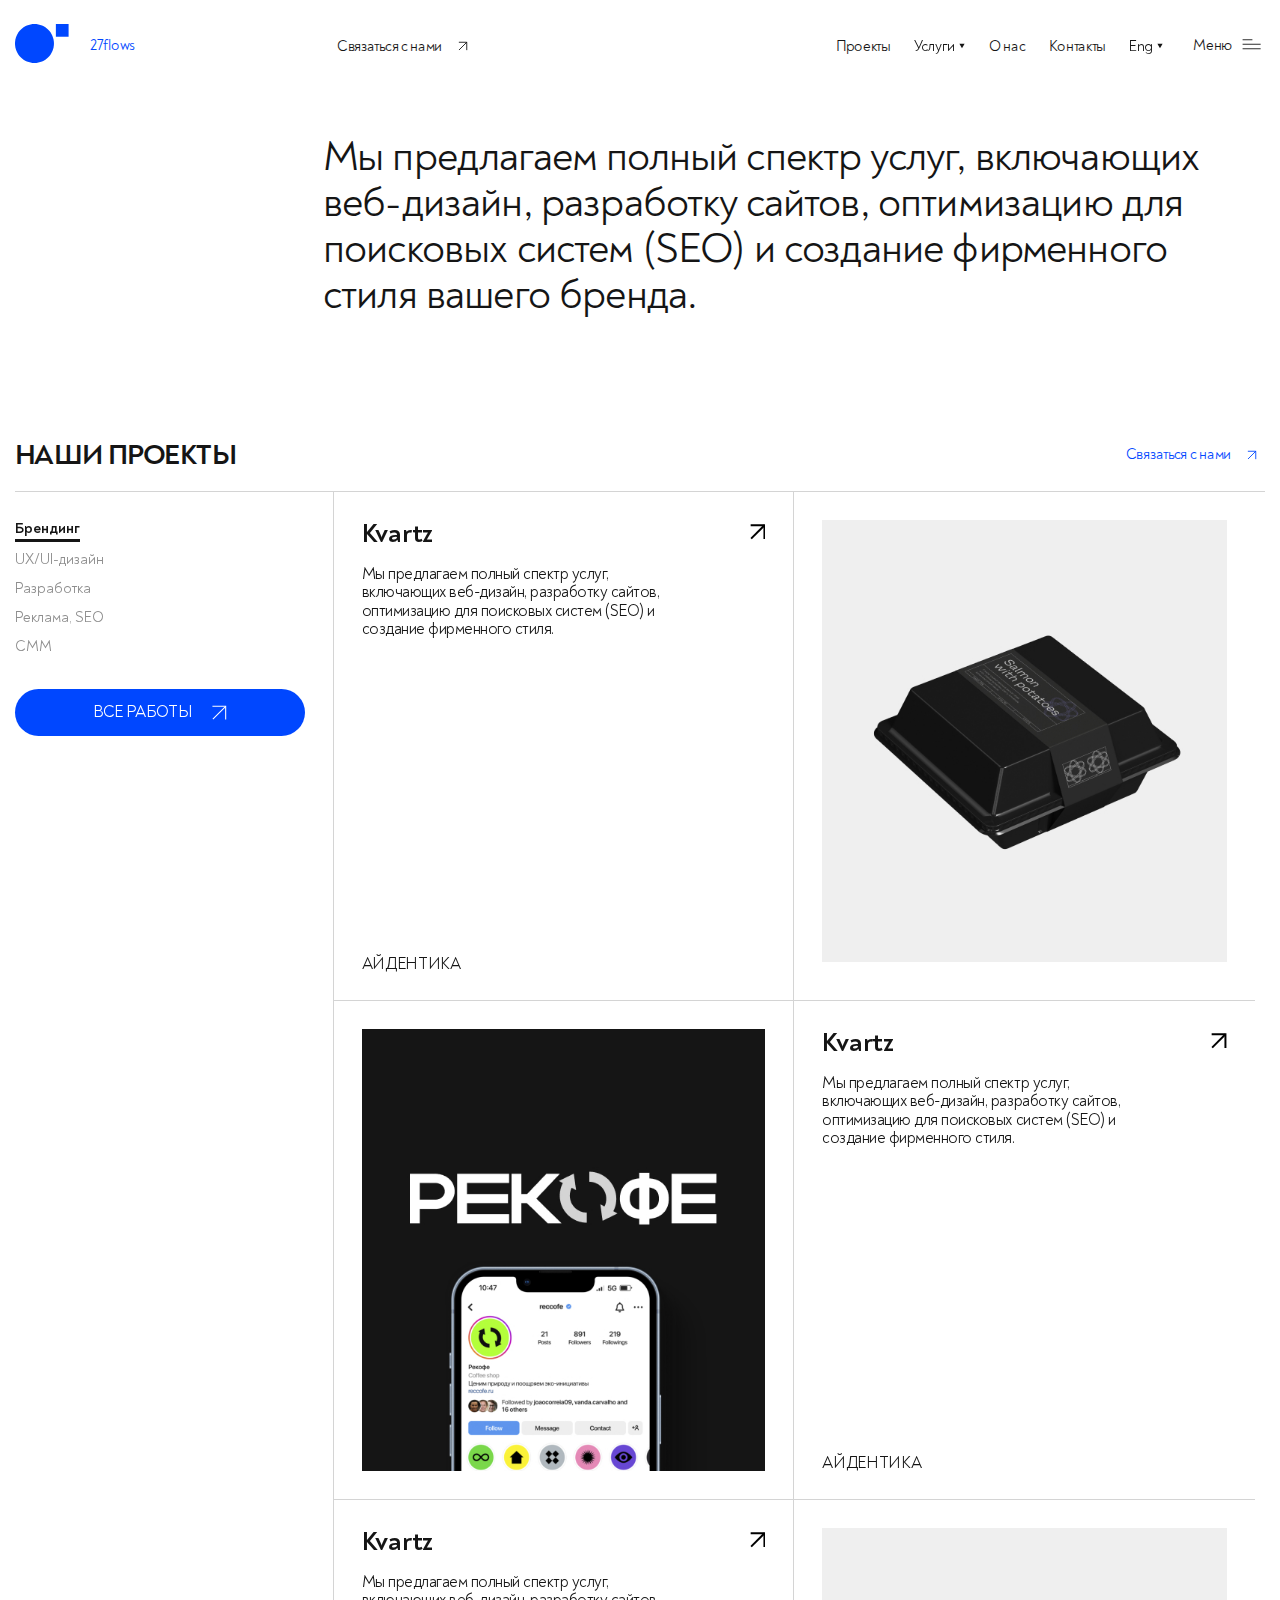
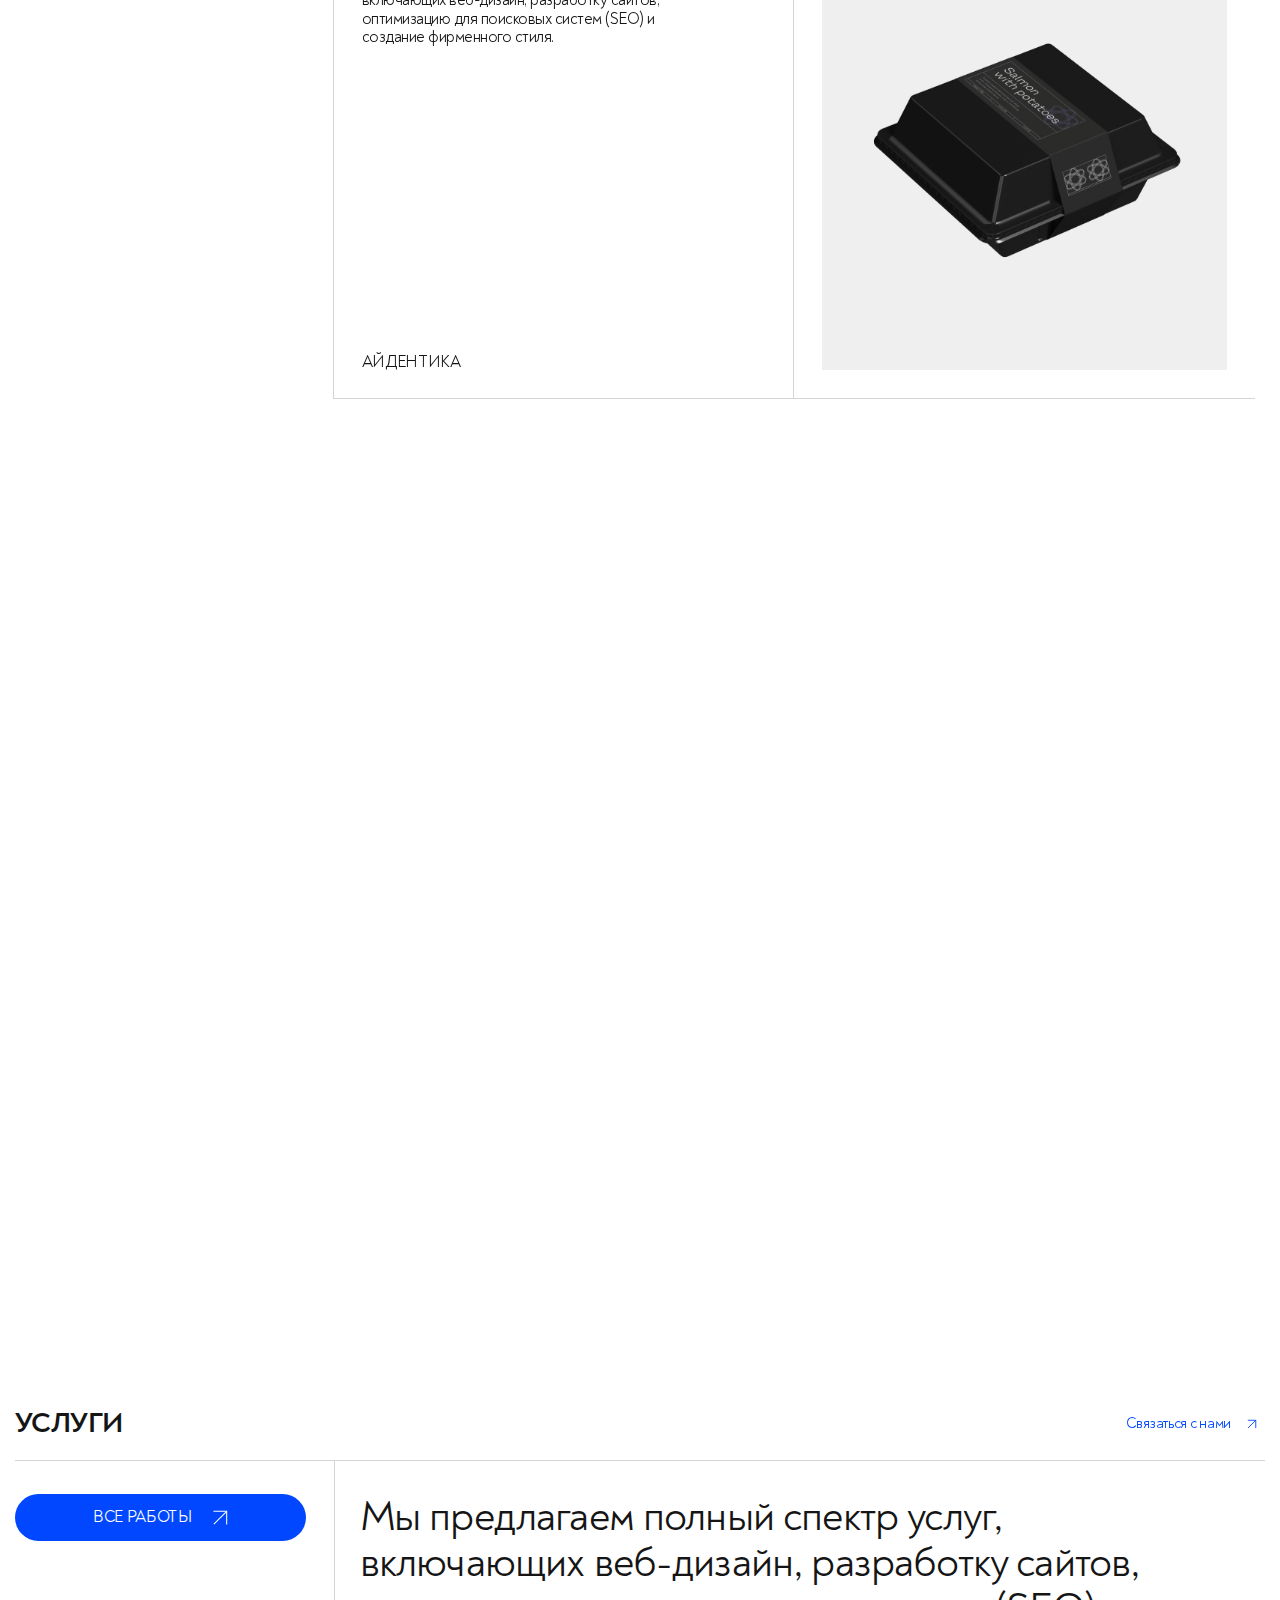
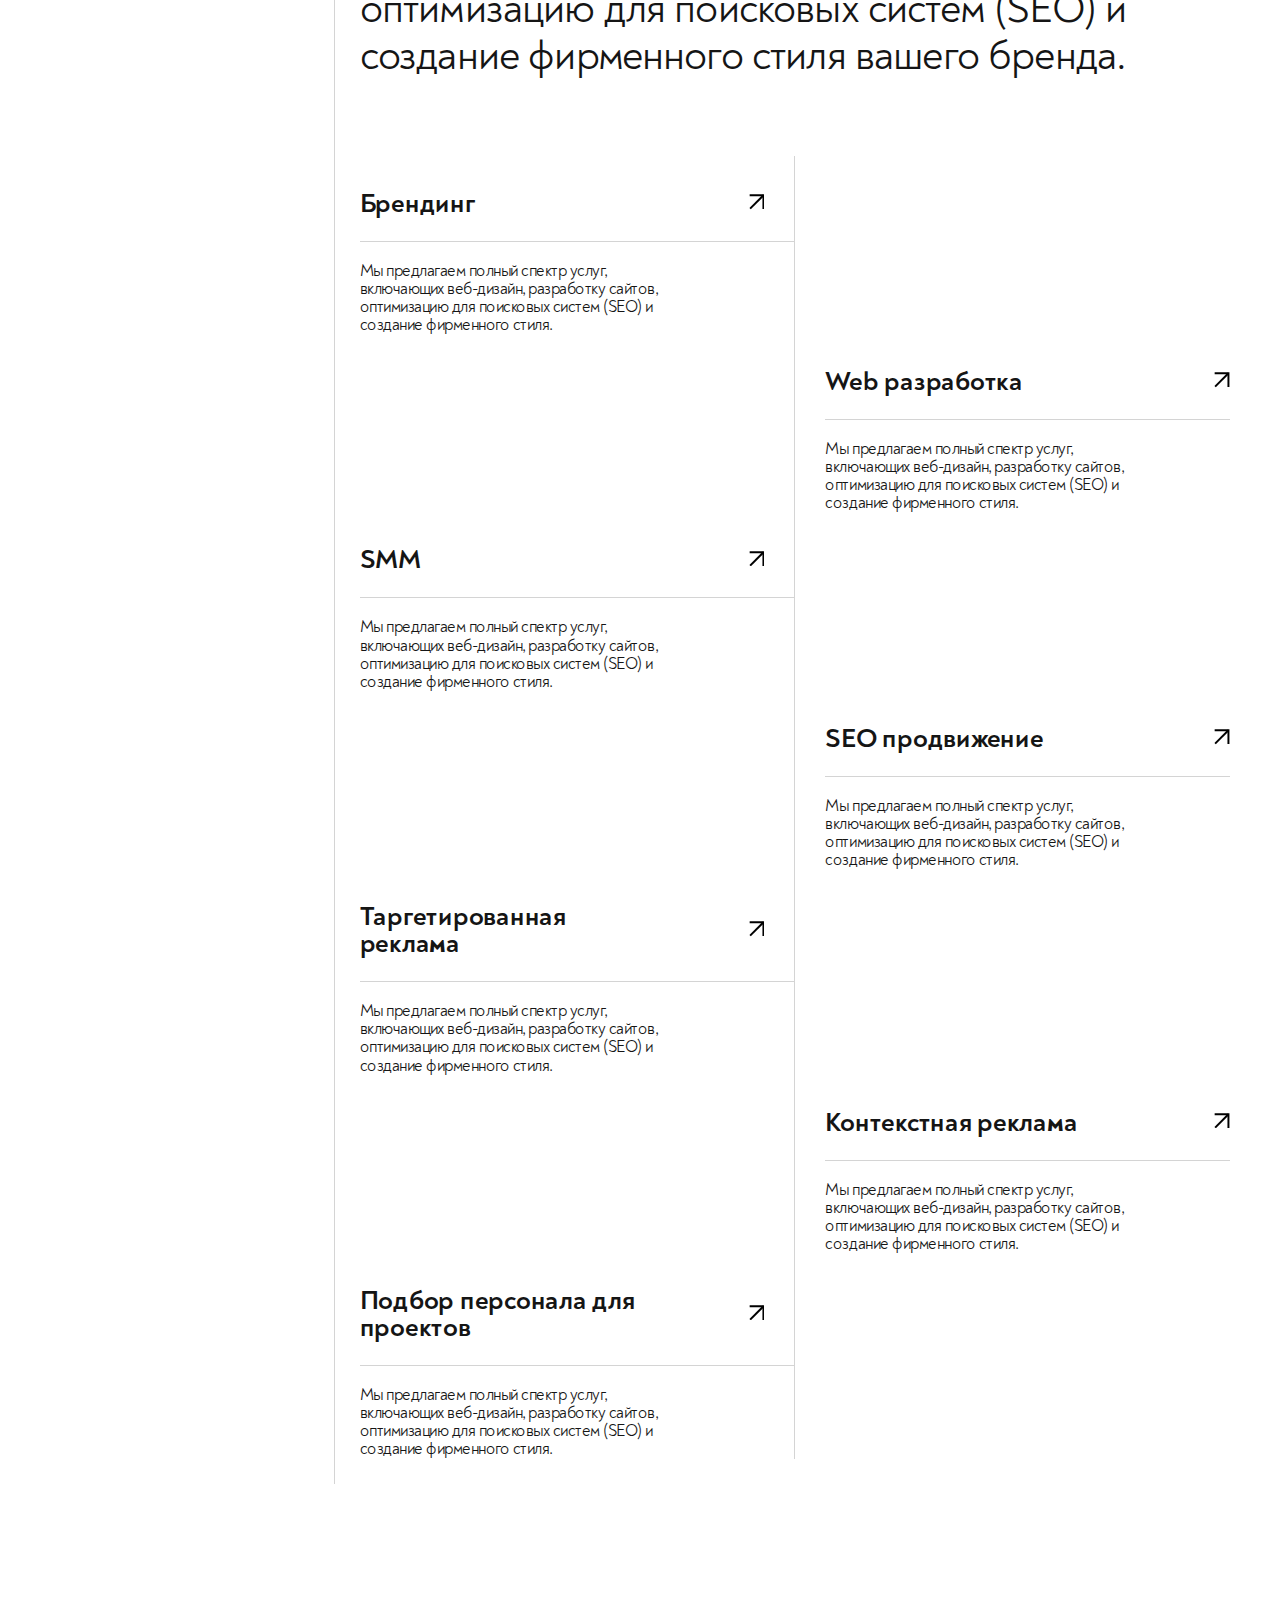
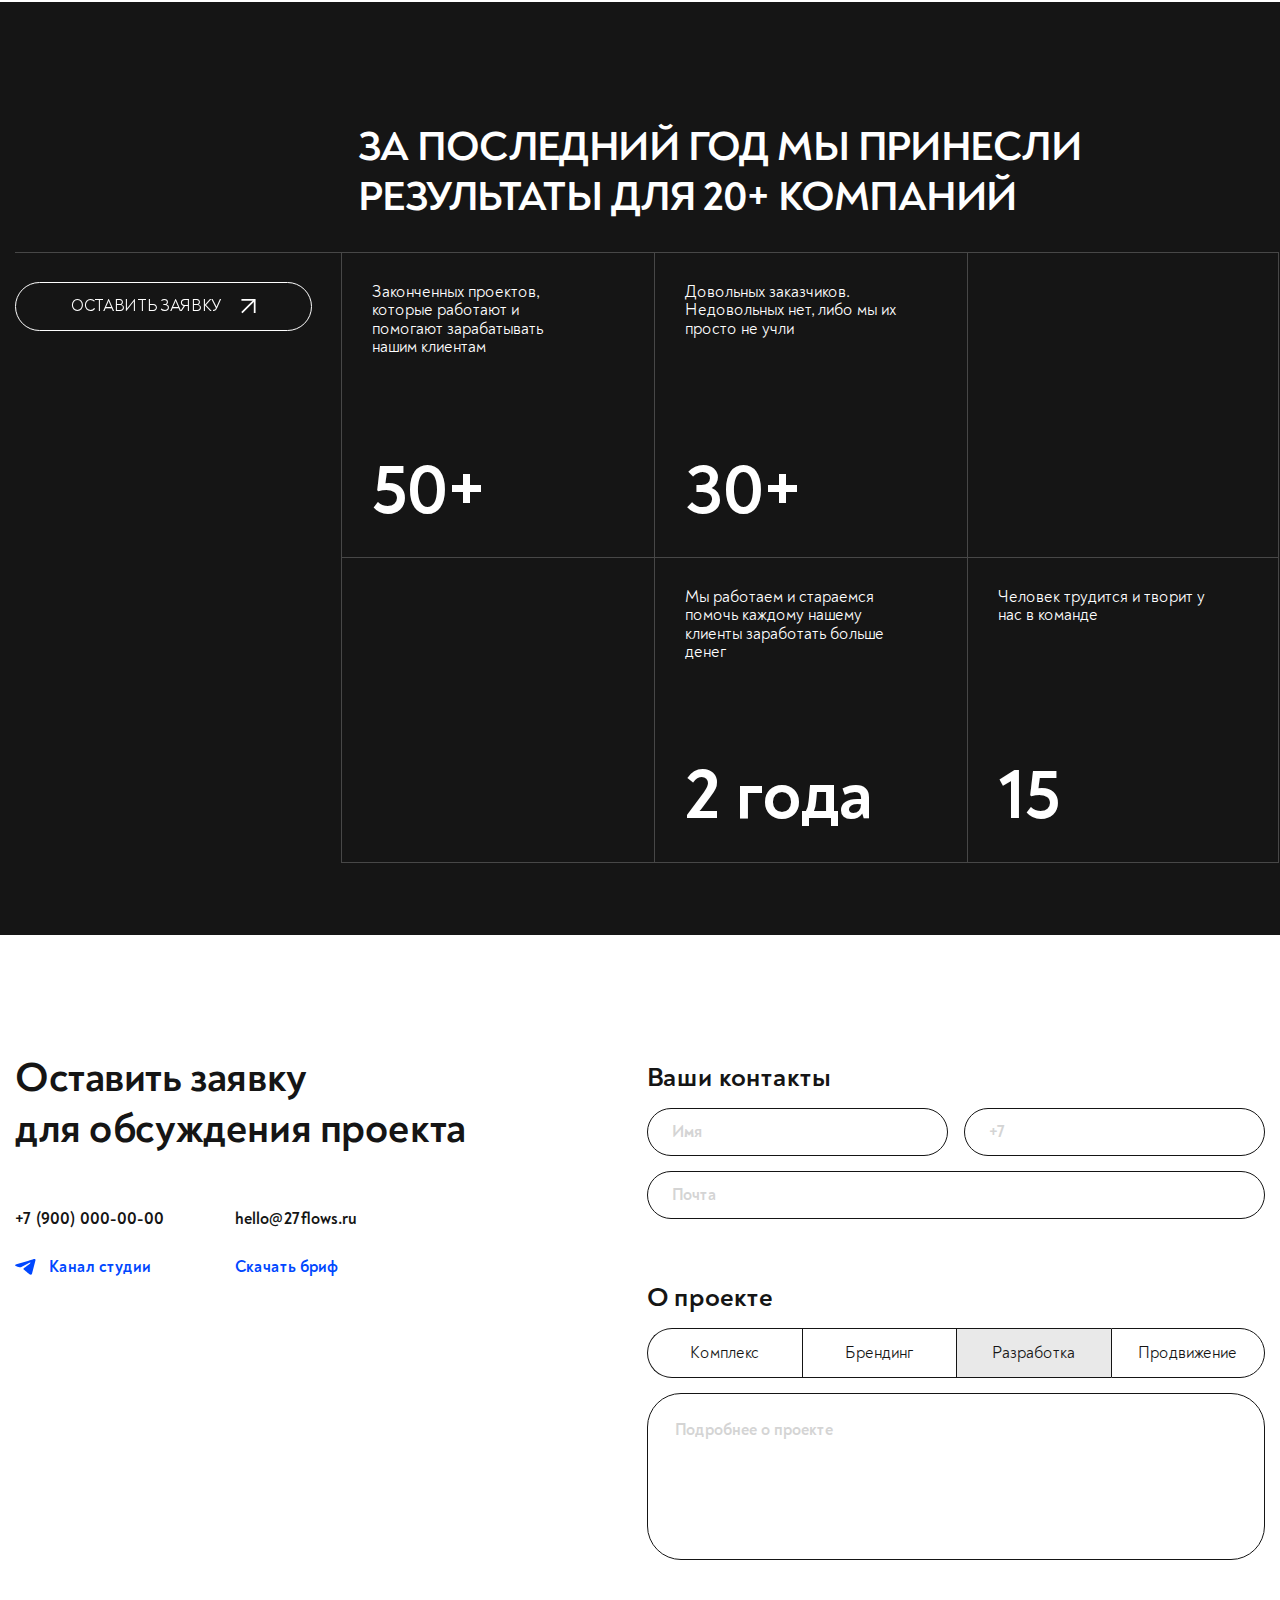
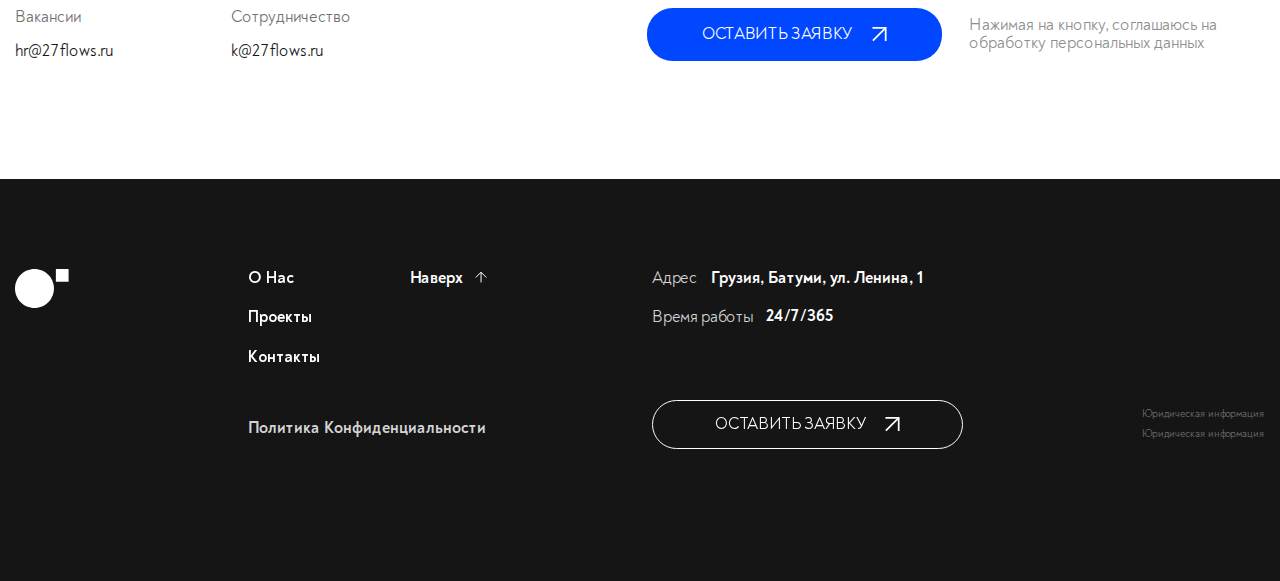
==== commit 576f016e: "pixel perfect main" ====
--- a/index.html
+++ b/index.html
@@ -724,7 +724,7 @@
                 </div>
             </div>
         </section>
-        <!-- <section class="player-section">
+        <section class="player-section">
             <div class="player player-section__player">
                 <button class="player__toggle-btn hidden" type="button">
                     <svg width="243" height="243" viewBox="0 0 243 243" fill="none" xmlns="http://www.w3.org/2000/svg">
@@ -734,7 +734,7 @@
                 </button>
                 <video autoplay muted src="./assets/video/test.mp4" class="player__video"></video>
             </div>
-        </section> -->
+        </section>
         <section class="offers-section">
             <div class="wrapper offers-section__wrapper">
                 <div class="hgroup offers-section__hgroup">
@@ -998,7 +998,7 @@
                 <div class="request-section__content">
                     <div class="request-section__col">
                         <h2 class="subheading request-section__heading">
-                            Оставить заявку
+                            Оставить заявку <br>
                             для обсуждения проекта
                         </h2>
                         <div class="contacts-group request-section__contacts-group">
@@ -1047,7 +1047,7 @@
                             </div>
                             <input type="email" placeholder="Почта" class="form__input">
                         </div>
-                        <div class="form__group">
+                        <div class="form__group form__group--last">
                             <h5 class="form__heading">
                                 О проекте
                             </h5>
--- a/styles/index.css
+++ b/styles/index.css
@@ -142,7 +142,7 @@
 button {
   border: none;
   background: none;
-  padding: 9px;
+  padding: 0;
 }
 
 * {
@@ -155,7 +155,7 @@
 }
 
 section {
-  margin-bottom: 120px;
+  margin-bottom: 118px;
 }
 
 .subheading {
@@ -174,7 +174,7 @@
 .wrapper {
   width: 100%;
   height: 100%;
-  max-width: 1260px;
+  max-width: 1294px;
   margin: 0 auto;
   display: flex;
   flex-direction: column;
@@ -261,14 +261,14 @@
 
 .header {
   width: 100%;
-  padding-top: 35px;
+  padding-top: 24.25px;
 }
 .header__wrapper {
   flex-direction: row;
   align-items: flex-end;
 }
 .header__logo-link {
-  margin-right: 253px;
+  margin-right: 194px;
   display: flex;
   align-items: center;
   gap: 17px;
@@ -320,11 +320,11 @@
 }
 .header__main-link {
   margin-right: auto;
-  margin-bottom: 11px;
+  margin-bottom: 7px;
 }
 .header__nav {
-  margin-right: 36px;
-  margin-bottom: 18px;
+  margin-right: 26px;
+  margin-bottom: 12px;
 }
 .header__nav-list {
   display: flex;
@@ -424,10 +424,13 @@
 }
 .header__menu {
   position: relative;
-  margin-bottom: 4px;
+  margin-bottom: 9px;
   cursor: pointer;
   transition: 0.23s cubic-bezier(0.62, 0.21, 0.905, 0.36);
   overflow: hidden;
+  display: flex;
+  align-items: center;
+  gap: 10px;
   padding: 4px;
   color: #151515;
   leading-trim: both;
@@ -477,7 +480,7 @@
   width: 100%;
   display: flex;
   align-items: center;
-  gap: 24px;
+  gap: 13px;
 }
 .tab-list__item {
   position: relative;
@@ -546,7 +549,7 @@
   display: inline-block;
   width: -moz-fit-content;
   width: fit-content;
-  padding: 17px 62px;
+  padding: 15px 62px;
   border-radius: 25.5px;
   background: #0047ff;
   outline: 1px solid transparent;
@@ -612,6 +615,7 @@
 .btn--icon {
   display: flex;
   align-items: center;
+  justify-content: center;
   gap: 20px;
   position: relative;
   z-index: 4;
@@ -637,7 +641,7 @@
   display: flex;
   align-items: center;
   justify-content: space-between;
-  padding-bottom: 31.25px;
+  padding-bottom: 22.25px;
   border-bottom: 1.2px solid #d4d4d4;
 }
 
@@ -651,9 +655,10 @@
   grid-template-columns: repeat(4, auto);
   justify-content: space-between;
   padding-top: 90px;
-  padding-bottom: 67px;
+  padding-bottom: 63px;
 }
 .footer__col {
+  height: 100%;
   display: flex;
   flex-direction: column;
   align-items: flex-start;
@@ -771,6 +776,7 @@
   line-height: 120%; /* 19.8px */
 }
 .footer__copy-group {
+  margin-top: 139px;
   display: flex;
   flex-direction: column;
   align-items: flex-start;
@@ -784,6 +790,9 @@
   font-style: normal;
   font-weight: 400;
   line-height: 120%; /* 12.6px */
+}
+.footer__btn {
+  margin-top: 53.75px;
 }
 
 .slogan {
@@ -816,7 +825,7 @@
 .project-section__content, .offers-section__content {
   width: 100%;
   display: grid;
-  grid-template-columns: 26.3% 73.7%;
+  grid-template-columns: 25.5% 73.7%;
 }
 .project-section__sidebar, .offers-section__sidebar, .result-section__sidebar {
   height: 100%;
@@ -827,9 +836,13 @@
   flex-direction: column;
   align-items: flex-start;
   justify-content: start;
-  gap: 48px;
-  padding: 32px;
+  gap: 35px;
+  padding: 28px;
+  padding-left: 0;
   border-right: 1.2px solid #d4d4d4;
+}
+.project-section__btn {
+  width: 100%;
 }
 
 .page-list {
@@ -857,7 +870,7 @@
   width: 100%;
   display: grid;
   grid-template-columns: 1fr;
-  grid-template-rows: 504px;
+  grid-template-rows: 509px;
 }
 .grid-list__row {
   width: 100%;
@@ -879,14 +892,14 @@
   flex-direction: column;
   align-items: flex-start;
   justify-content: start;
-  padding: 30px;
+  padding: 28px;
 }
 .grid-list__col:first-child {
   border-right: 1.2px solid #d4d4d4;
 }
 .grid-list__col-header {
   width: 100%;
-  margin-bottom: 24px;
+  margin-bottom: 18px;
   display: flex;
   align-items: center;
   justify-content: space-between;
@@ -914,6 +927,7 @@
   justify-content: start;
 }
 .grid-list__col-text {
+  max-width: 313px;
   color: #151515;
   font-family: "Noah", sans-serif;
   font-size: 16.5px;
@@ -953,7 +967,7 @@
 
 .player {
   width: 100%;
-  height: 80vh;
+  height: 86vh;
   position: relative;
 }
 .player__toggle-btn {
@@ -989,19 +1003,24 @@
 }
 
 .offers-section__sidebar, .result-section__sidebar {
+  padding-top: 33px;
   border-right: none;
 }
 .offers-section__slogan {
-  margin-bottom: 83px;
+  margin-bottom: 77px;
 }
 .offers-section__body {
   width: 100%;
-  padding: 40px;
+  padding: 25px;
+  padding-top: 33px;
   display: flex;
   flex-direction: column;
   align-items: flex-start;
   justify-content: start;
   border-left: 1.2px solid #d4d4d4;
+}
+.offers-section__btn {
+  width: 100%;
 }
 
 .offers-list {
@@ -1020,6 +1039,9 @@
   padding-left: 30px;
   border-left: 0.75px solid #d4d4d4;
 }
+.offers-list__item:nth-child(even) .offers-list__item-header {
+  padding-right: 0;
+}
 .offers-list__item-header {
   width: 100%;
   padding-top: 33.75px;
@@ -1048,7 +1070,7 @@
 }
 .offers-list__item-body {
   width: 100%;
-  padding-top: 24px;
+  padding-top: 20px;
 }
 .offers-list__item-text {
   max-width: 318px;
@@ -1068,7 +1090,7 @@
 }
 .result-section__heading {
   width: 100%;
-  max-width: 945px;
+  max-width: 907px;
   margin-left: auto;
   margin-bottom: 30px;
   color: #fff;
@@ -1085,13 +1107,22 @@
   justify-content: start;
   border-top: 1.2px solid #474747;
 }
+.result-section__sidebar {
+  padding-top: 29px;
+  padding-right: 29px;
+}
+.result-section__btn {
+  padding: 15px 55px;
+}
+
 .table {
   width: 100%;
   display: grid;
-  grid-template-columns: repeat(3, 33.3333333333%);
+  grid-template-columns: repeat(3, 1fr);
 }
 .table__cell {
-  width: 100%;
+  width: 100vw;
+  max-width: 312.75px;
   height: 305px;
   display: flex;
   flex-direction: column;
@@ -1105,6 +1136,7 @@
   border-right: 1.2px solid #474747;
 }
 .table__cell-text {
+  max-width: 217px;
   color: #fff;
   font-family: "Noah", sans-serif;
   font-size: 16.5px;
@@ -1127,7 +1159,7 @@
   width: 100%;
   display: grid;
   grid-template-columns: repeat(2, 1fr);
-  gap: 193px;
+  gap: 14px;
 }
 .request-section__col {
   width: 100%;
@@ -1148,7 +1180,10 @@
   letter-spacing: -0.42px;
 }
 .request-section__contacts-group {
-  margin-bottom: 437px;
+  margin-bottom: 332px;
+}
+.request-section__form {
+  margin-top: 10px;
 }
 
 .tel-link, .mail-link {
@@ -1163,8 +1198,8 @@
 .contacts-group, .info-group {
   display: grid;
   grid-template-columns: repeat(2, 1fr);
-  -moz-column-gap: 115px;
-       column-gap: 115px;
+  -moz-column-gap: 71px;
+       column-gap: 71px;
   row-gap: 30px;
 }
 
@@ -1188,6 +1223,10 @@
   height: 16px;
 }
 
+.info-group {
+  -moz-column-gap: 96px;
+       column-gap: 96px;
+}
 .info-group__col {
   display: flex;
   flex-direction: column;
@@ -1218,15 +1257,18 @@
   flex-direction: column;
   align-items: flex-start;
   justify-content: start;
-  gap: 45px;
 }
 .form__group {
   width: 100%;
+  margin-bottom: 64px;
   display: flex;
   flex-direction: column;
   align-items: flex-start;
   justify-content: start;
   gap: 15px;
+}
+.form__group--last {
+  margin-bottom: 48px;
 }
 .form__heading {
   color: #151515;
@@ -1246,7 +1288,7 @@
 }
 .form__input {
   width: 100%;
-  padding: 15px 24px;
+  padding: 14px 24px;
   border-radius: 25.5px;
   border: 0.7px solid #151515;
   font-family: "Noah", sans-serif;
@@ -1310,7 +1352,7 @@
 }
 .form__textarea {
   width: 100%;
-  height: 220px;
+  height: 167px;
   resize: none;
   padding: 27px;
   border-radius: 34px;
@@ -1340,9 +1382,10 @@
   gap: 27px;
 }
 .form__btn {
-  padding: 18px;
-  width: 100%;
-  justify-content: center;
+  flex-shrink: 0;
+  padding: 18px 55px;
+  width: -moz-fit-content;
+  width: fit-content;
   text-align: center;
   cursor: pointer;
 }
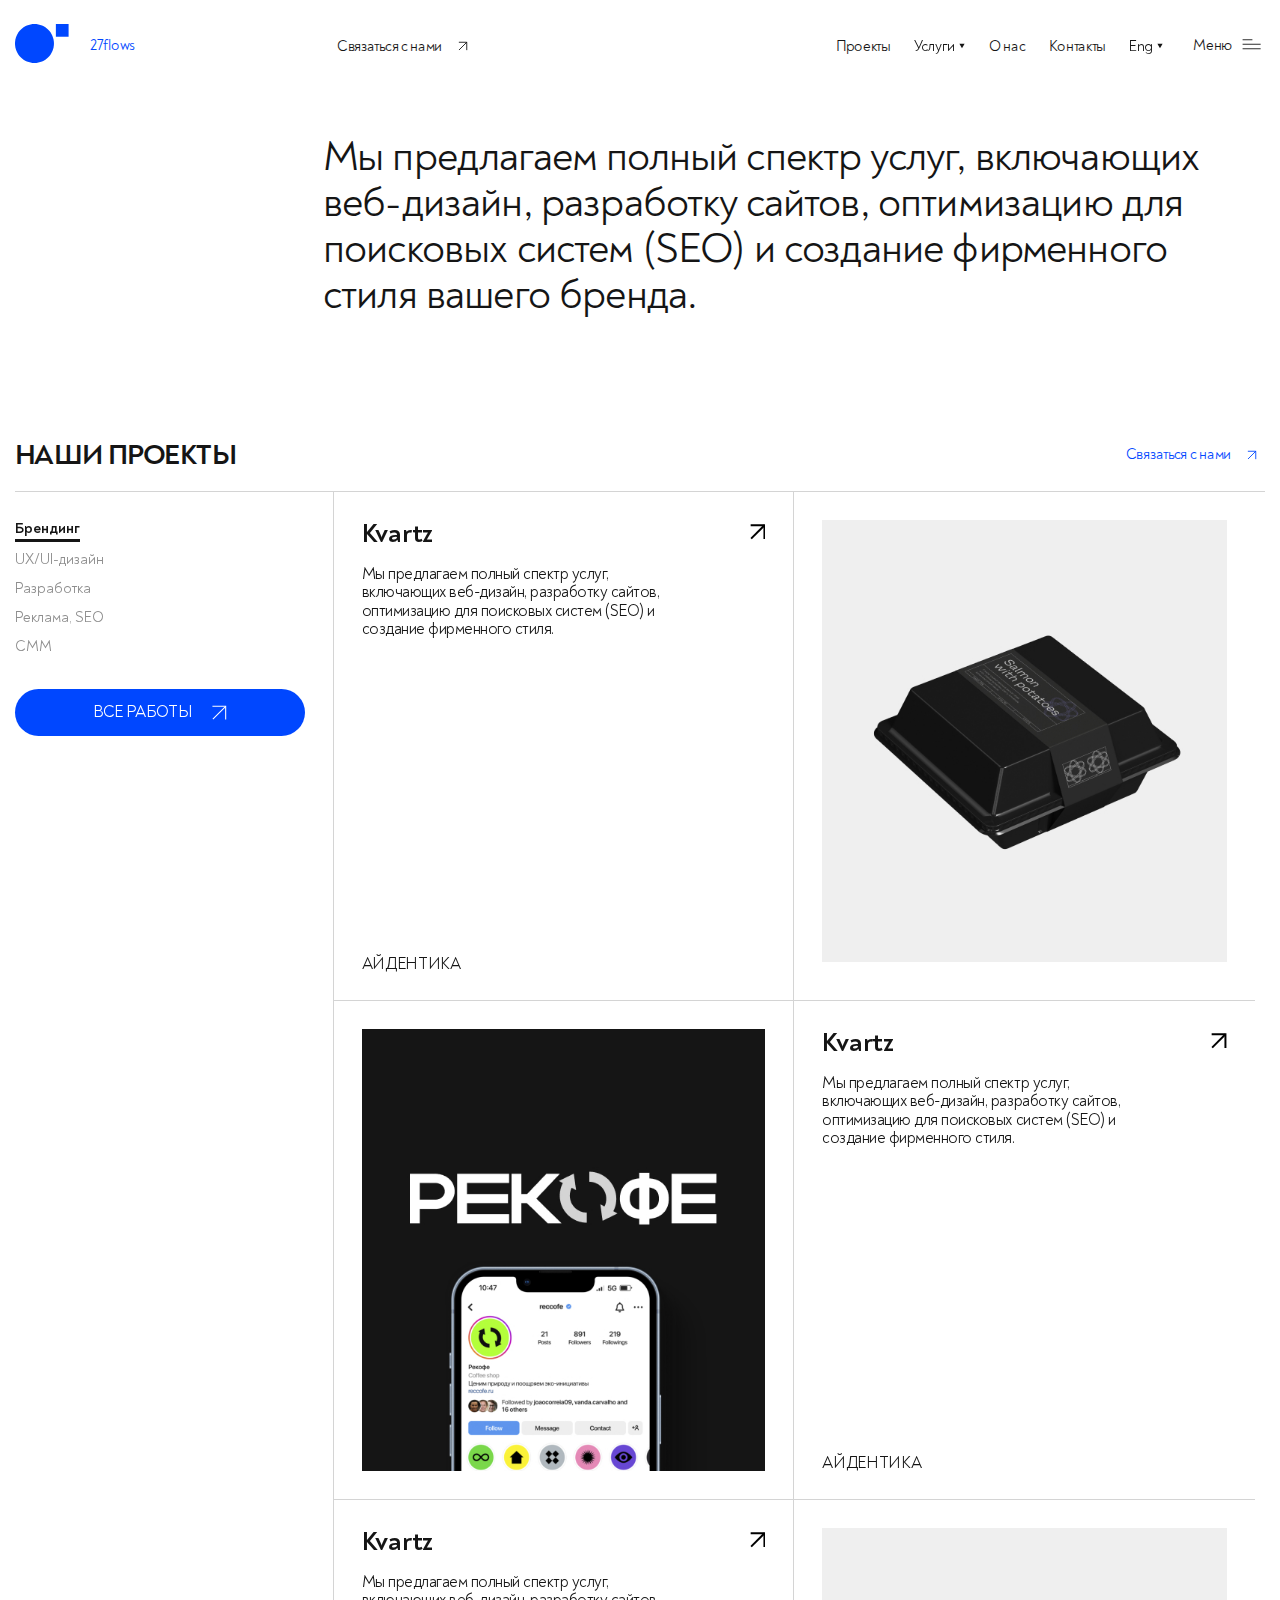
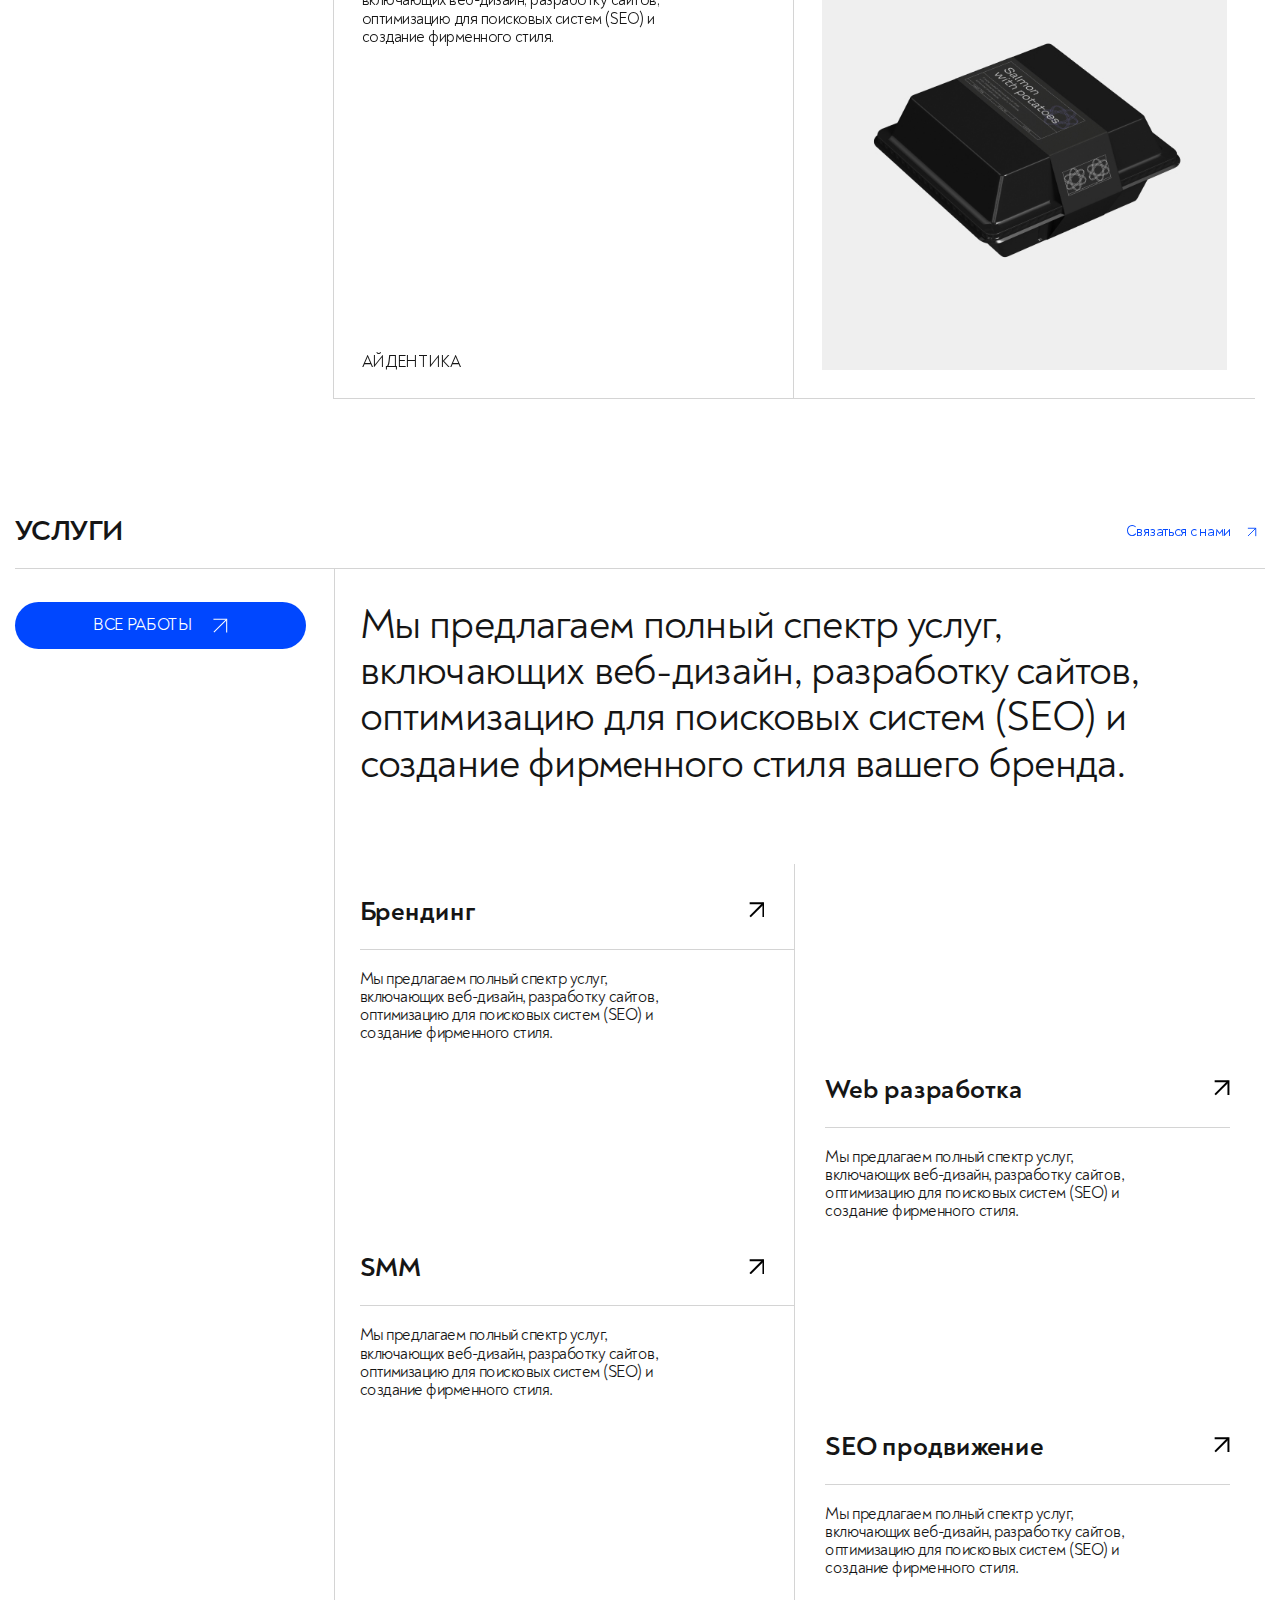
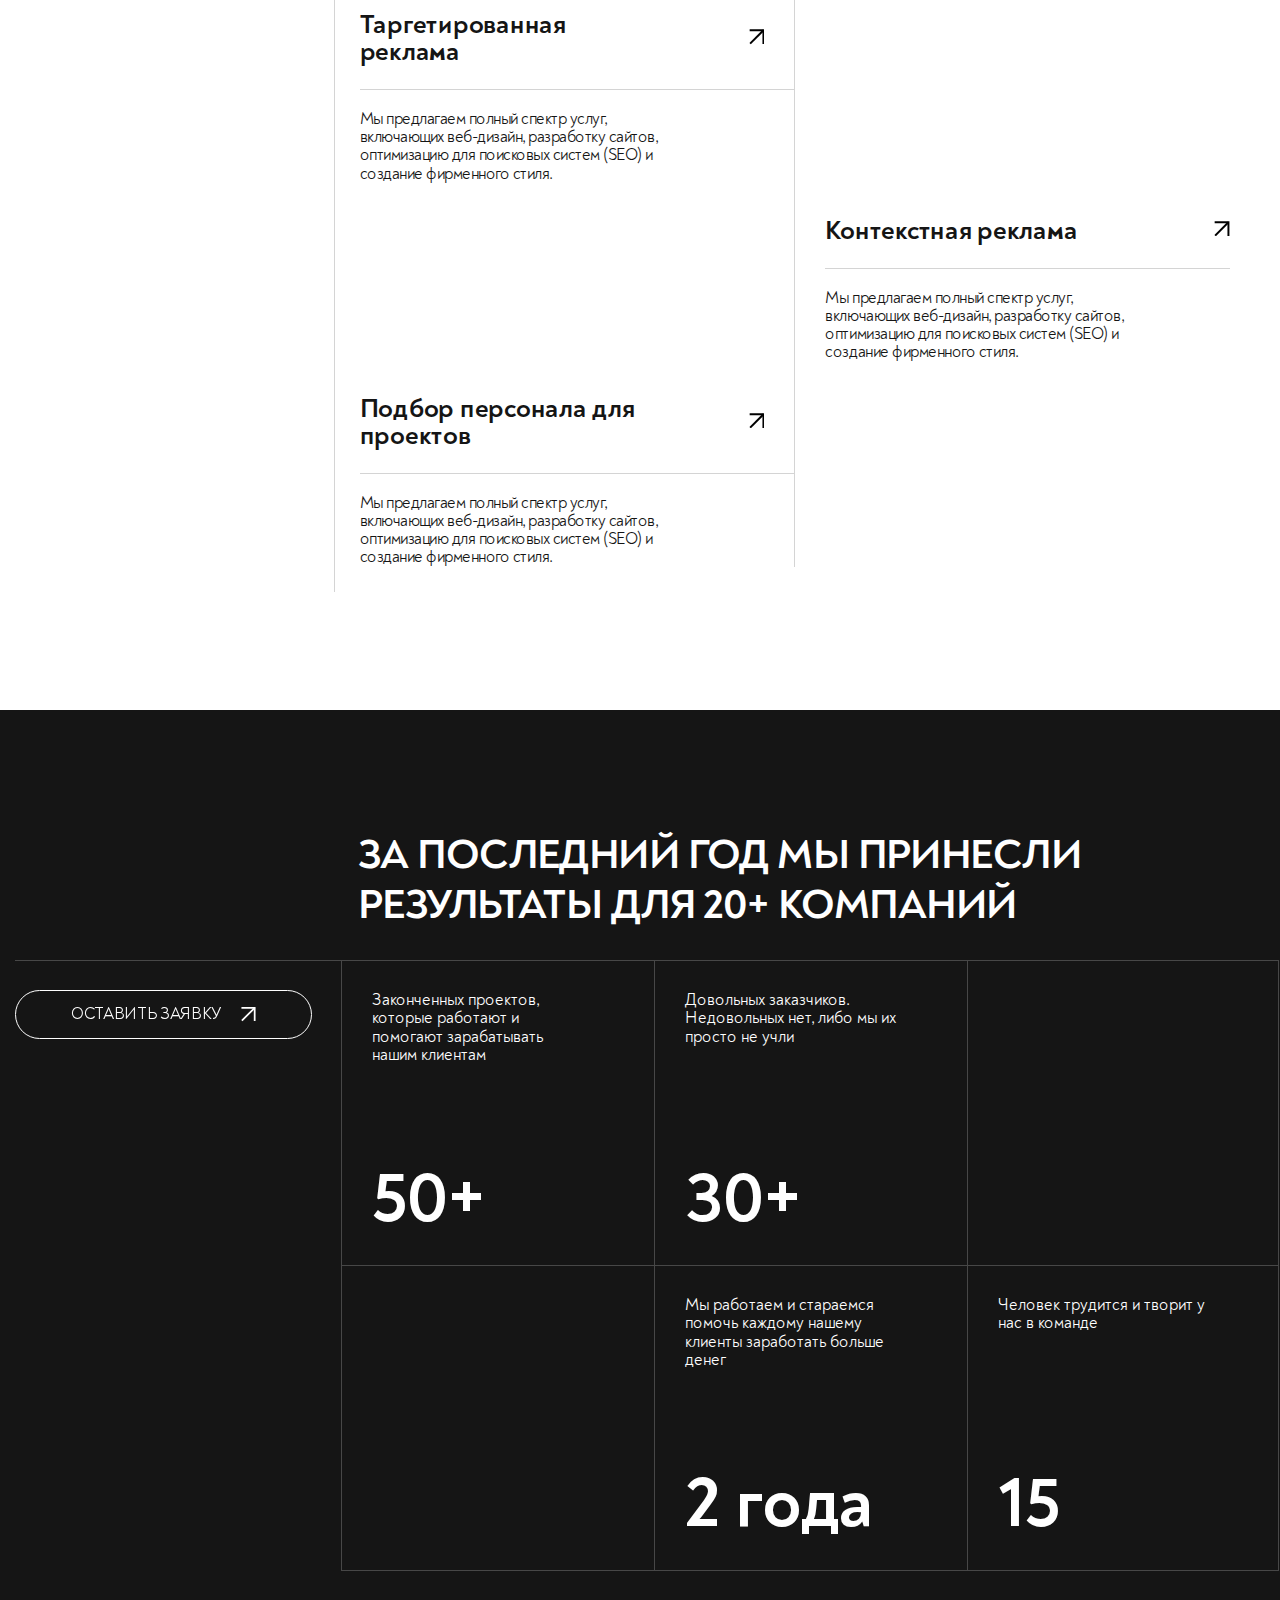
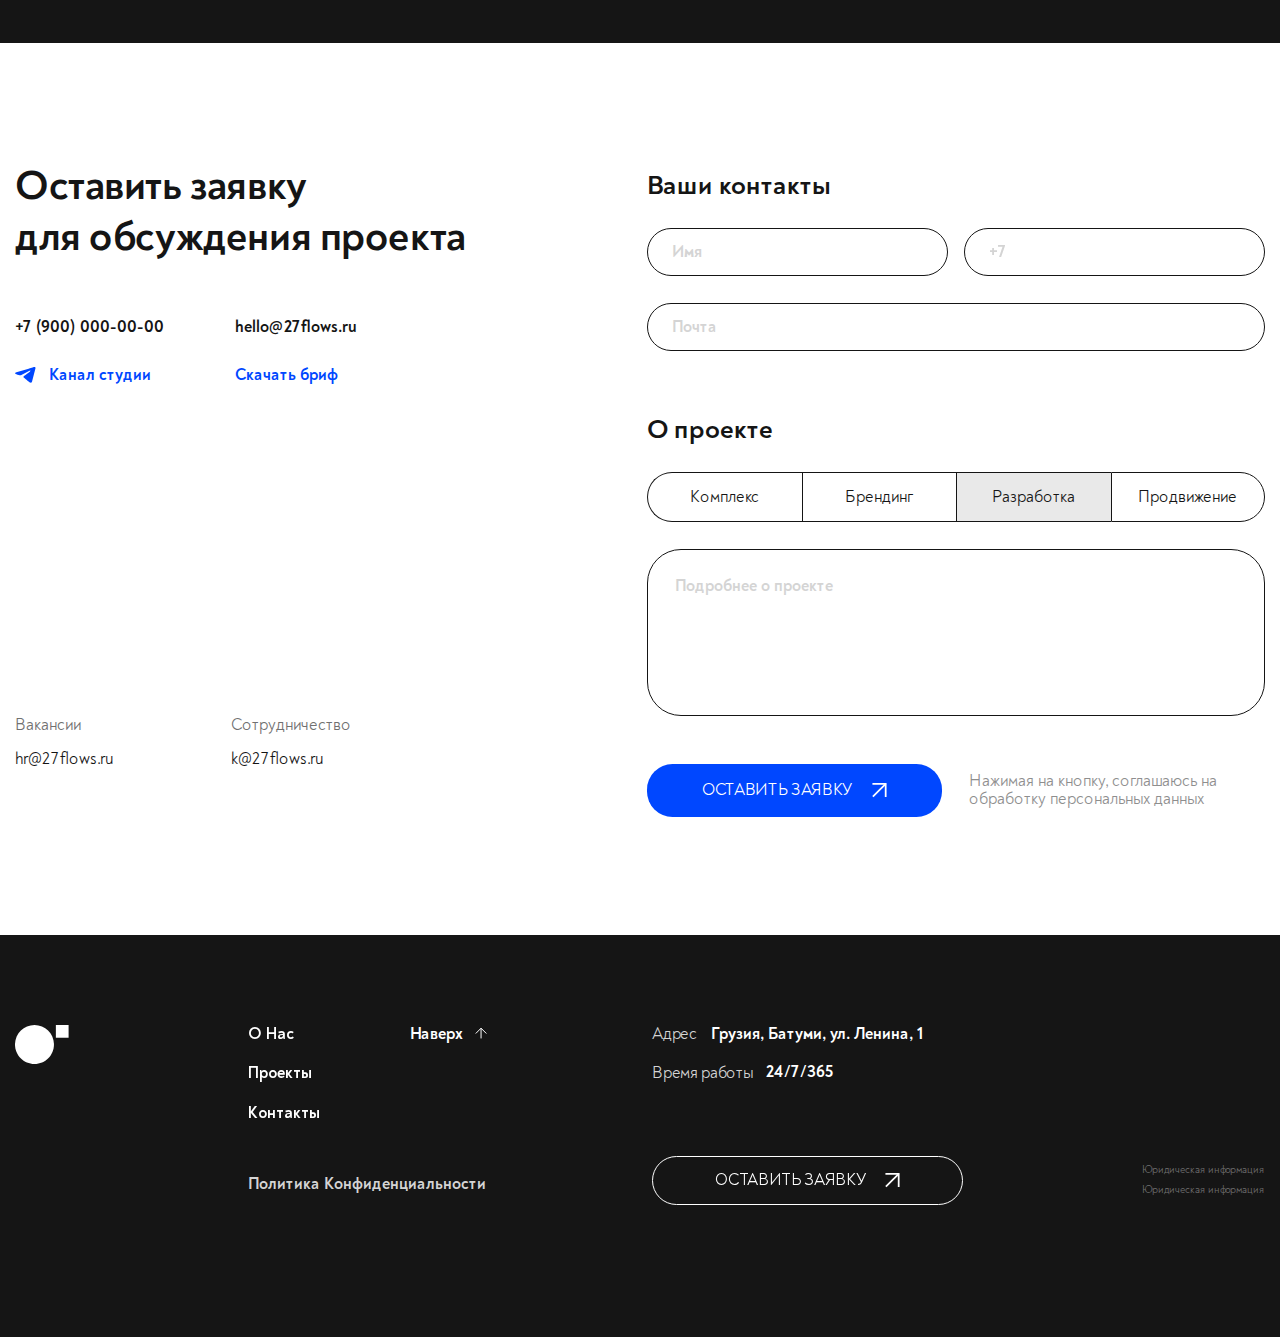
==== commit 48555e9a: "added popup + validation" ====
--- a/index.html
+++ b/index.html
@@ -9,7 +9,7 @@
 </head>
 
 <body>
-    <header class="header">
+    <header id="header" class="header">
         <div class="wrapper header__wrapper">
             <a href="#" class="header__logo-link">
                 <div class="logo header__logo">
@@ -22,7 +22,7 @@
                 </div>
                 <h1 class="header__company-name">27flows</h1>
             </a>
-            <a href="#" class="main-link header__main-link">
+            <a href="#" id="togglePopup" class="main-link header__main-link">
                 Связаться с нами
                 <div class="main-link__icon">
                     <svg width="24" height="24" viewBox="0 0 24 24" fill="none" xmlns="http://www.w3.org/2000/svg">
@@ -36,11 +36,11 @@
             <nav class="header__nav">
                 <ul class="header__nav-list">
                     <li class="header__nav-list-item">
-                        <a href="#" class="header__nav-link">Проекты</a>
+                        <a href="#projects" class="header__nav-link smoothScrollLink">Проекты</a>
                     </li>
                     <li class="header__nav-list-item header__nav-list-item--submenu">
                         <div class="header__nav-list-item-top">
-                            <a href="#" class="header__nav-link">Услуги</a>
+                            <a href="#offers" class="header__nav-link smoothScrollLink">Услуги</a>
                             <div class="header__nav-list-item-chevron">
                                 <svg width="8" height="6" viewBox="0 0 8 6" fill="none"
                                     xmlns="http://www.w3.org/2000/svg">
@@ -85,7 +85,7 @@
                         <a href="#" class="header__nav-link">О нас</a>
                     </li>
                     <li class="header__nav-list-item">
-                        <a href="#" class="header__nav-link">Контакты</a>
+                        <a href="#request" class="header__nav-link  smoothScrollLink">Контакты</a>
                     </li>
                     <li class="header__nav-list-item header__nav-list-item--submenu">
                         <div class="header__nav-list-item-top">
@@ -134,11 +134,11 @@
                 </p>
             </div>
         </section>
-        <section class="project-section tab-section">
+        <section id="projects" class="project-section tab-section">
             <div class="wrapper project-section__wrapper">
                 <div class="hgroup project-section__hgroup">
                     <h2 class="subheading project-section__heading">Наши проекты</h2>
-                    <a href="#" class="main-link main-link--blue project-section__main-link">
+                    <a href="#" id="togglePopup" class="main-link main-link--blue project-section__main-link">
                         Связаться с нами
                         <div class="main-link__icon">
                             <svg width="24" height="24" viewBox="0 0 24 24" fill="none"
@@ -724,7 +724,7 @@
                 </div>
             </div>
         </section>
-        <section class="player-section">
+        <!-- <section class="player-section">
             <div class="player player-section__player">
                 <button class="player__toggle-btn hidden" type="button">
                     <svg width="243" height="243" viewBox="0 0 243 243" fill="none" xmlns="http://www.w3.org/2000/svg">
@@ -734,12 +734,12 @@
                 </button>
                 <video autoplay muted src="./assets/video/test.mp4" class="player__video"></video>
             </div>
-        </section>
-        <section class="offers-section">
+        </section> -->
+        <section class="offers-section" id="offers">
             <div class="wrapper offers-section__wrapper">
                 <div class="hgroup offers-section__hgroup">
                     <h2 class="subheading offers-section__heading">услуги</h2>
-                    <a href="#" class="main-link main-link--blue offers-section__main-link">
+                    <a href="#" id="togglePopup" class="main-link main-link--blue offers-section__main-link">
                         Связаться с нами
                         <div class="main-link__icon">
                             <svg width="24" height="24" viewBox="0 0 24 24" fill="none"
@@ -993,7 +993,7 @@
                 </div>
             </div>
         </section>
-        <section class="request-section">
+        <section class="request-section" id="request">
             <div class="wrapper request-section__wrapper">
                 <div class="request-section__content">
                     <div class="request-section__col">
@@ -1042,10 +1042,25 @@
                                 Ваши контакты
                             </h5>
                             <div class="form__row form__row--split">
-                                <input type="text" placeholder="Имя" class="form__input">
-                                <input type="tel" placeholder="+7" class="form__input">
-                            </div>
-                            <input type="email" placeholder="Почта" class="form__input">
+                                <div class="form__input-wrapper">
+                                    <input name="name" type="text" placeholder="Имя" class="form__input">
+                                    <span class="form__error">
+                                        Введите корректные данные
+                                    </span>
+                                </div>
+                                <div class="form__input-wrapper">
+                                    <input type="tel" placeholder="+7" class="form__input">
+                                    <span class="form__error">
+                                        Введите корректные данные
+                                    </span>
+                                </div>
+                            </div>
+                            <div class="form__input-wrapper">
+                                <input type="email" placeholder="Почта" class="form__input">
+                                <span class="form__error">
+                                    Введите корректные данные
+                                </span>
+                            </div>
                         </div>
                         <div class="form__group form__group--last">
                             <h5 class="form__heading">
@@ -1106,7 +1121,7 @@
             </div>
         </section>
     </main>
-    <footer class="footer">
+    <footer class="footer" id="footer">
         <div class="wrapper footer__wrapper">
             <div class="footer__col">
                 <a href="#" class="footer__logo-link">
@@ -1125,14 +1140,14 @@
                     <a href="#" class="footer__nav-link">
                         О нас
                     </a>
-                    <a href="#" class="footer__nav-link">
+                    <a href="#projects" class="footer__nav-link smoothScrollLink">
                         Проекты
                     </a>
-                    <a href="#" class="footer__nav-link">
+                    <a href="#contacts" class="footer__nav-link">
                         Контакты
                     </a>
                 </nav>
-                <div href="#header" class="footer__link">
+                <div href="#header" class="footer__link smoothScrollLink">
                     наверх
                     <div class="footer__link-icon">
                         <svg width="23" height="24" viewBox="0 0 23 24" fill="none" xmlns="http://www.w3.org/2000/svg">
@@ -1183,9 +1198,61 @@
             </div>
         </div>
     </footer>
+    <div class="overlay">
+        <button id="closeOverlay" type="button" class="overlay__close-btn">
+            <svg width="40" height="40" viewBox="0 0 40 40" fill="none" xmlns="http://www.w3.org/2000/svg">
+                <path d="M30 10L10 30" stroke="white" stroke-width="2" stroke-linecap="round" stroke-linejoin="round" />
+                <path d="M10 10L30 30" stroke="white" stroke-width="2" stroke-linecap="round" stroke-linejoin="round" />
+            </svg>
+        </button>
+        <div class="popup overlay__popup">
+            <h2 class="popup__heading">
+                Оставить <span>заявку</span> <br>
+                для обсуждения проекта
+            </h2>
+            <form class="form popup__form">
+                <div class="form__input-wrapper">
+                    <input type="text" name="name" placeholder="Имя" class="form__input">
+                    <span class="form__error">
+                        Введите корректные данные
+                    </span>
+                </div>
+                <div class="form__input-wrapper">
+                    <input type="tel" name="tel" placeholder="+7" class="form__input">
+                    <span class="form__error">
+                        Введите корректные данные
+                    </span>
+                </div>
+                <div class="form__input-wrapper">
+                    <input type="email" name="email" placeholder="Почта" class="form__input">
+                    <span class="form__error">
+                        Введите корректные данные
+                    </span>
+                </div>
+                <button type="submit" class="btn btn--icon form__btn">
+                    <span class="btn__label">
+                        Оставить заявку
+                    </span>
+                    <div class="btn__icon">
+                        <svg width="17" height="17" viewBox="0 0 17 17" fill="none" xmlns="http://www.w3.org/2000/svg">
+                            <path d="M1 1H16V16" stroke="white" stroke-width="2" />
+                            <path d="M16 1L1.5 15.5" stroke="white" stroke-width="2" />
+                        </svg>
+                    </div>
+                </button>
+                <p class="form__subtext">
+                    Нажимая на кнопку, соглашаюсь на обработку персональных данных
+                </p>
+            </form>
+        </div>
+    </div>
+    <script src="./scripts/iMask.js"></script>
     <script src="./scripts/submenu.js"></script>
     <script src="./scripts/tabs.js"></script>
     <script src="./scripts/player.js"></script>
+    <script src="./scripts/popup.js"></script>
+    <script src="./scripts/smoothScroll.js"></script>
+    <script src="./scripts/validateForm.js"></script>
 </body>
 
 </html>--- a/styles/index.css
+++ b/styles/index.css
@@ -153,6 +153,9 @@
   font-family: "Noah", sans-serif;
   min-width: 320px;
 }
+body.no-scroll {
+  overflow: hidden;
+}
 
 section {
   margin-bottom: 118px;
@@ -795,6 +798,107 @@
   margin-top: 53.75px;
 }
 
+.overlay {
+  position: fixed;
+  left: 0;
+  top: 0;
+  width: 100%;
+  height: 100%;
+  display: flex;
+  overflow-y: auto;
+  background: rgba(21, 21, 21, 0.8);
+  z-index: 999;
+  visibility: hidden;
+  opacity: 0;
+  transition: 0.23s;
+}
+.overlay.active {
+  visibility: visible;
+  opacity: 1;
+}
+.overlay.active .popup {
+  opacity: 1;
+  visibility: visible;
+  transform: translateY(0%);
+}
+.overlay__close-btn {
+  position: absolute;
+  top: 50px;
+  right: 50px;
+  cursor: pointer;
+}
+
+.popup {
+  margin: auto;
+  width: 100%;
+  max-width: 824px;
+  padding: 90px 152px 92px;
+  border-radius: 24px;
+  background: #151515;
+  visibility: hidden;
+  opacity: 0;
+  transform: translateY(-100%);
+  transition: 0.23s;
+  background-image: url("../../assets/svg/line-1.svg"), url("../../assets/svg/line-2.svg"), url("../../assets/svg/line-3.svg"), url("../../assets/svg/Kirill.svg");
+  background-repeat: no-repeat;
+  background-size: 552px 308px, 552px 308px, 552px 308px, 106px 56px;
+  background-position: left 21px top -33px, right -97px bottom 89px, left -57px bottom -18px, top 214px right 46px;
+}
+.popup__heading {
+  max-width: 520px;
+  margin-bottom: 32px;
+  color: #d4d4d4;
+  text-align: center;
+  font-family: "Noah", sans-serif;
+  font-size: 48px;
+  font-style: normal;
+  font-weight: 700;
+  line-height: 120%; /* 57.6px */
+}
+.popup__heading span {
+  position: relative;
+}
+.popup__heading span::after {
+  content: "";
+  position: absolute;
+  width: 168px;
+  height: 71px;
+  left: -12px;
+  top: -1px;
+  z-index: -1;
+  background-image: url("../../assets/svg/green-frame.svg");
+  background-repeat: no-repeat;
+  background-size: contain;
+  background-position: center;
+}
+.popup__form {
+  margin: 0 auto;
+  max-width: 400px;
+  display: flex;
+  align-items: center;
+  flex-direction: column;
+  gap: 24px;
+}
+.popup__form .form__input {
+  border-radius: 34px;
+  border: 1px solid #d4d4d4;
+  background: #151515;
+  color: #fff;
+}
+.popup__form .form__btn {
+  width: 100%;
+}
+.popup__form .form__subtext {
+  text-align: center;
+  color: #8e8e8e;
+  text-align: center;
+  font-family: "Noah", sans-serif;
+  font-size: 16px;
+  font-style: normal;
+  font-weight: 400;
+  line-height: 110%; /* 17.6px */
+}
+
 .slogan {
   max-width: 942px;
   color: #151515;
@@ -1265,10 +1369,29 @@
   flex-direction: column;
   align-items: flex-start;
   justify-content: start;
-  gap: 15px;
+  gap: 27px;
 }
 .form__group--last {
   margin-bottom: 48px;
+}
+.form__input-wrapper {
+  width: 100%;
+  position: relative;
+}
+.form__error {
+  position: absolute;
+  left: 0;
+  top: calc(100% + 6px);
+  margin-left: 24px;
+  color: #ff5151;
+  font-family: "Noah", sans-serif;
+  font-size: 12px;
+  font-style: normal;
+  font-weight: 400;
+  line-height: 110%;
+  opacity: 0;
+  visibility: hidden;
+  transition: 0.23s;
 }
 .form__heading {
   color: #151515;
@@ -1298,6 +1421,13 @@
   font-weight: 700;
   line-height: 110%; /* 18.15px */
   transition: 0.23s;
+}
+.form__input.error {
+  border: 1px solid #ff5151;
+}
+.form__input.error + .form__error {
+  opacity: 1;
+  visibility: visible;
 }
 .form__input:focus {
   outline: none;
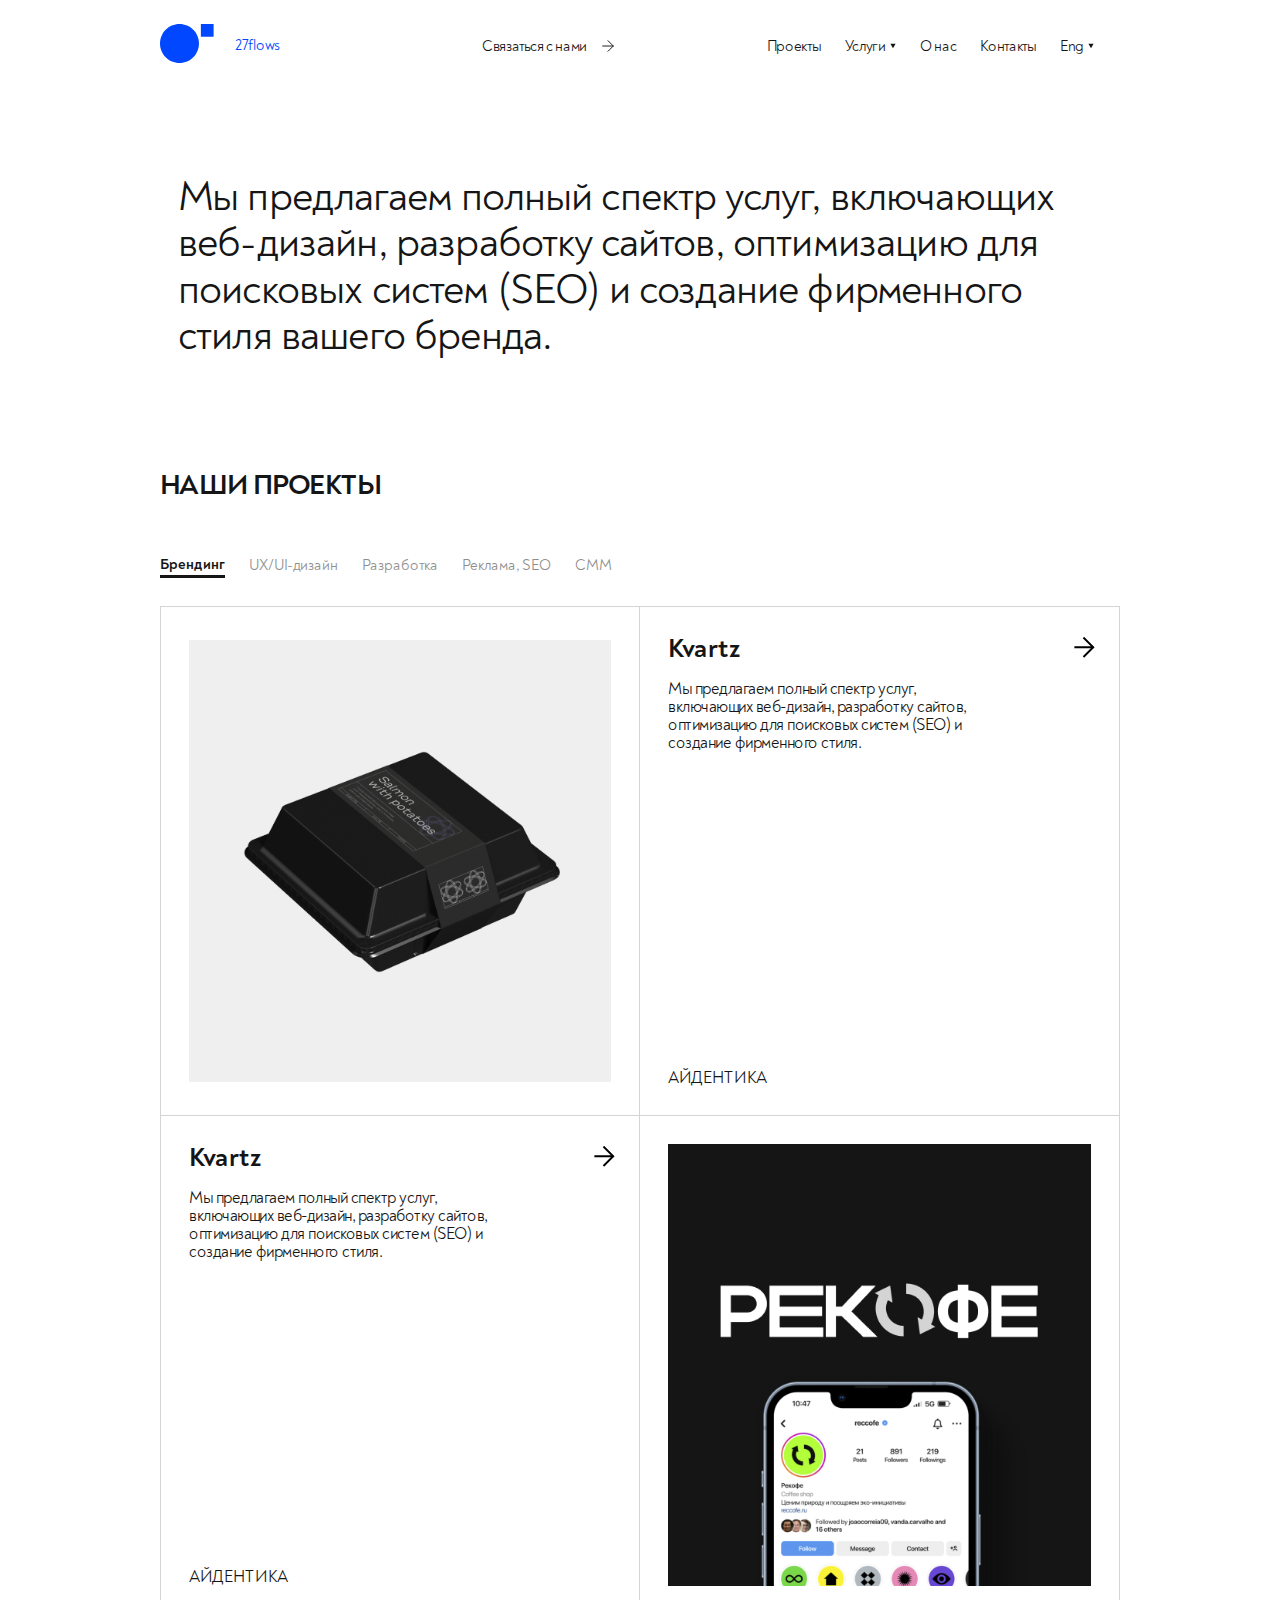
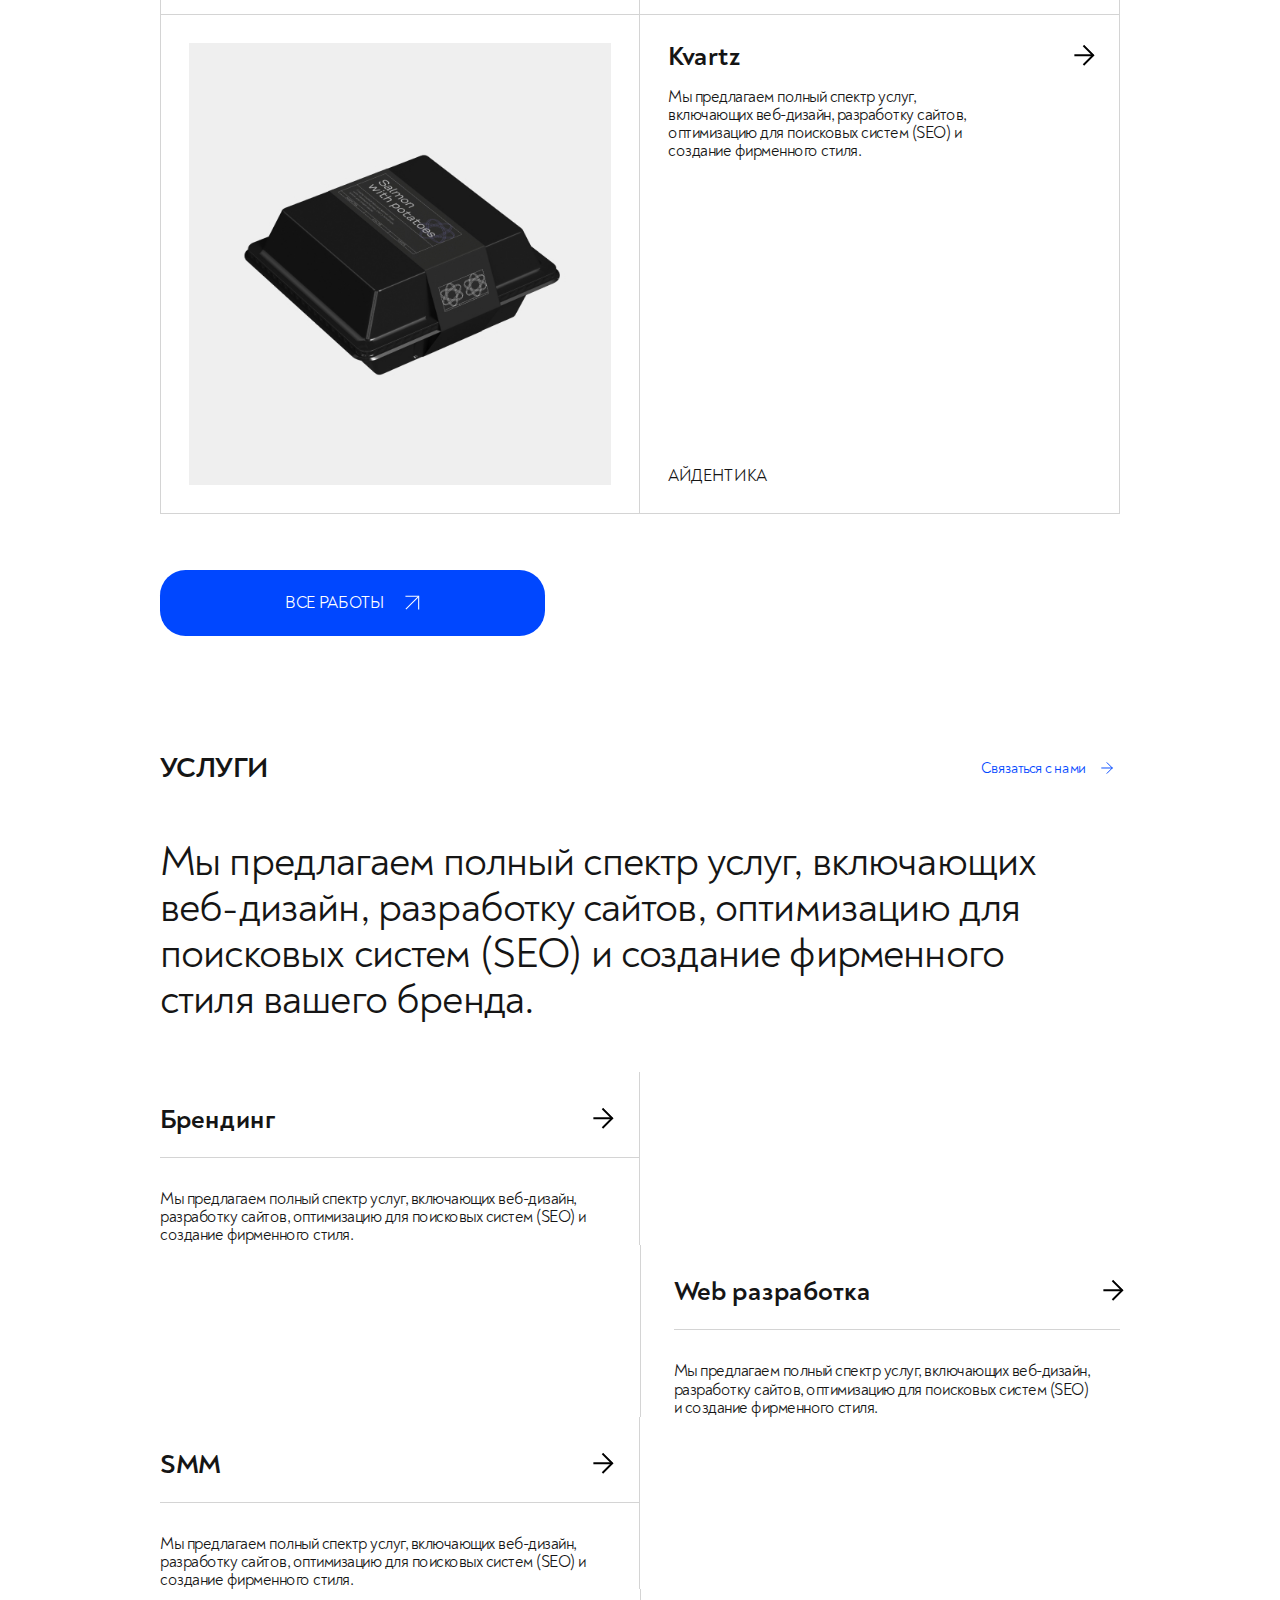
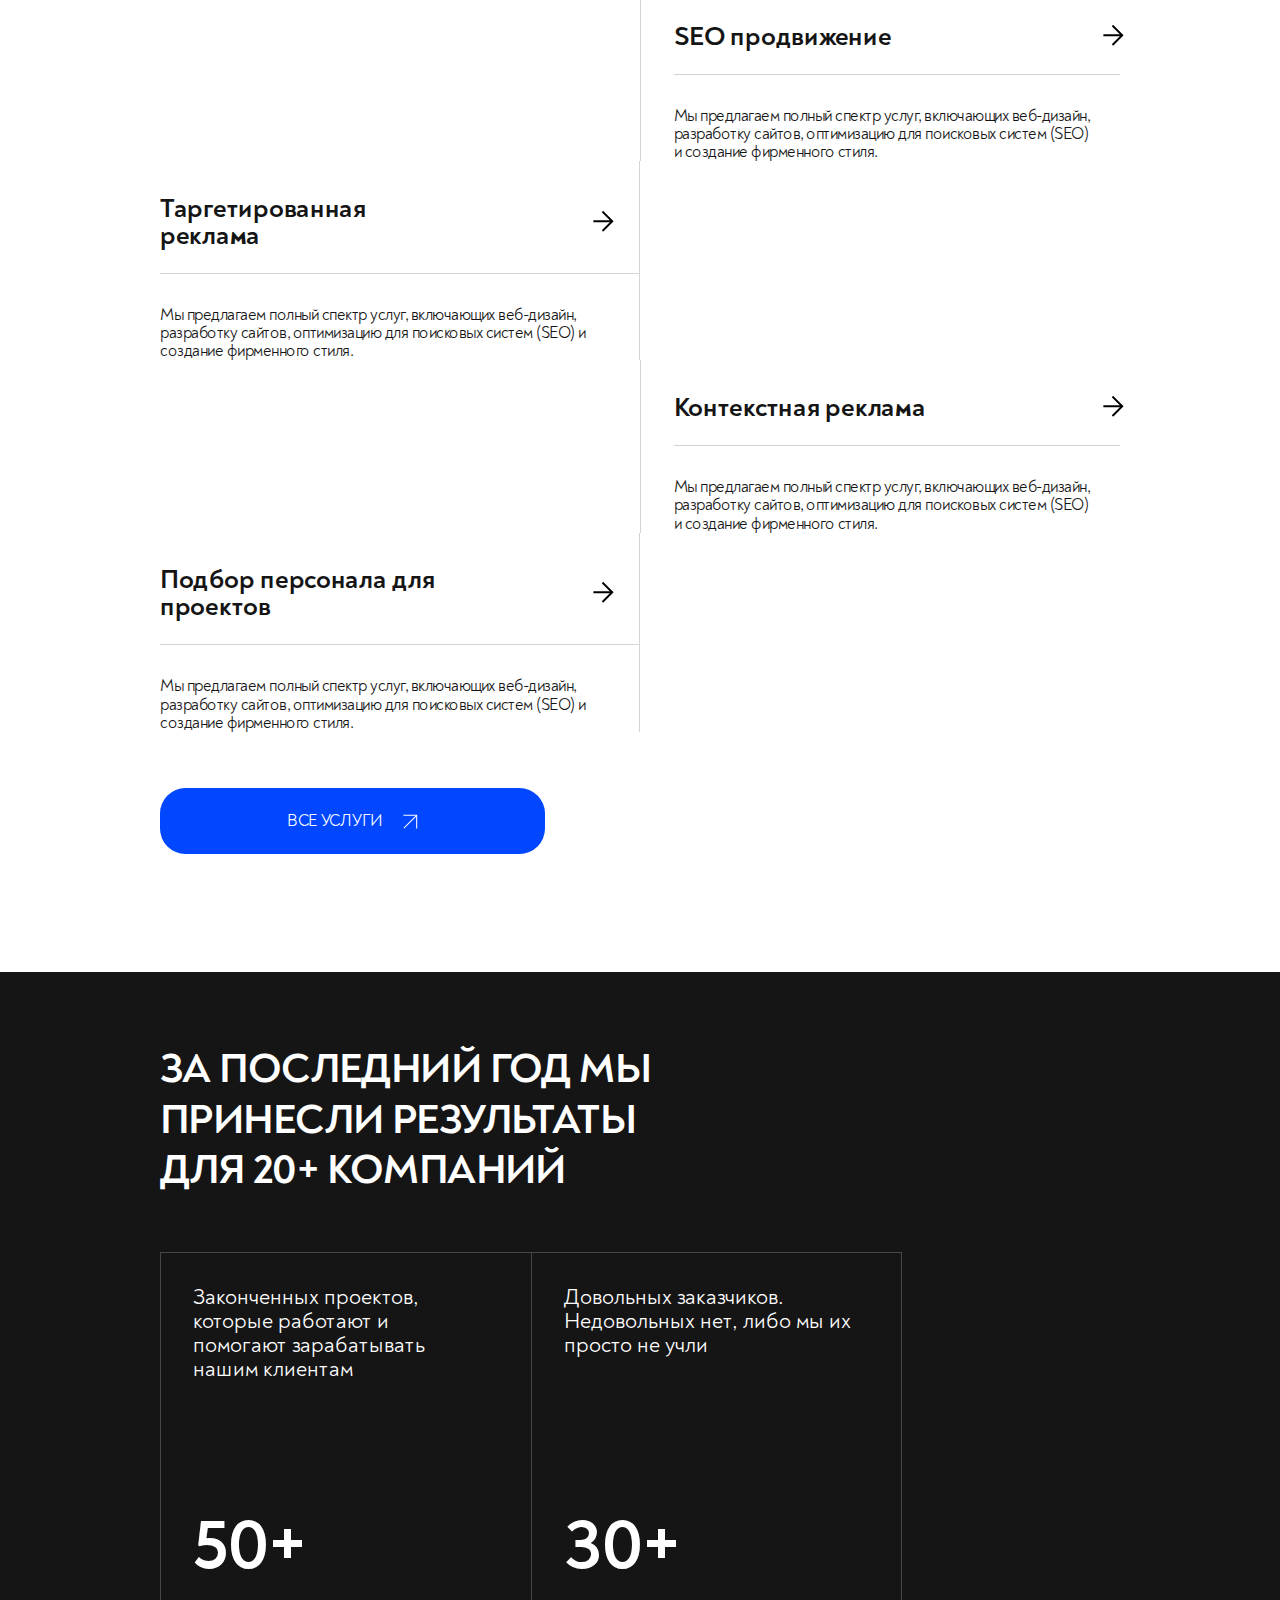
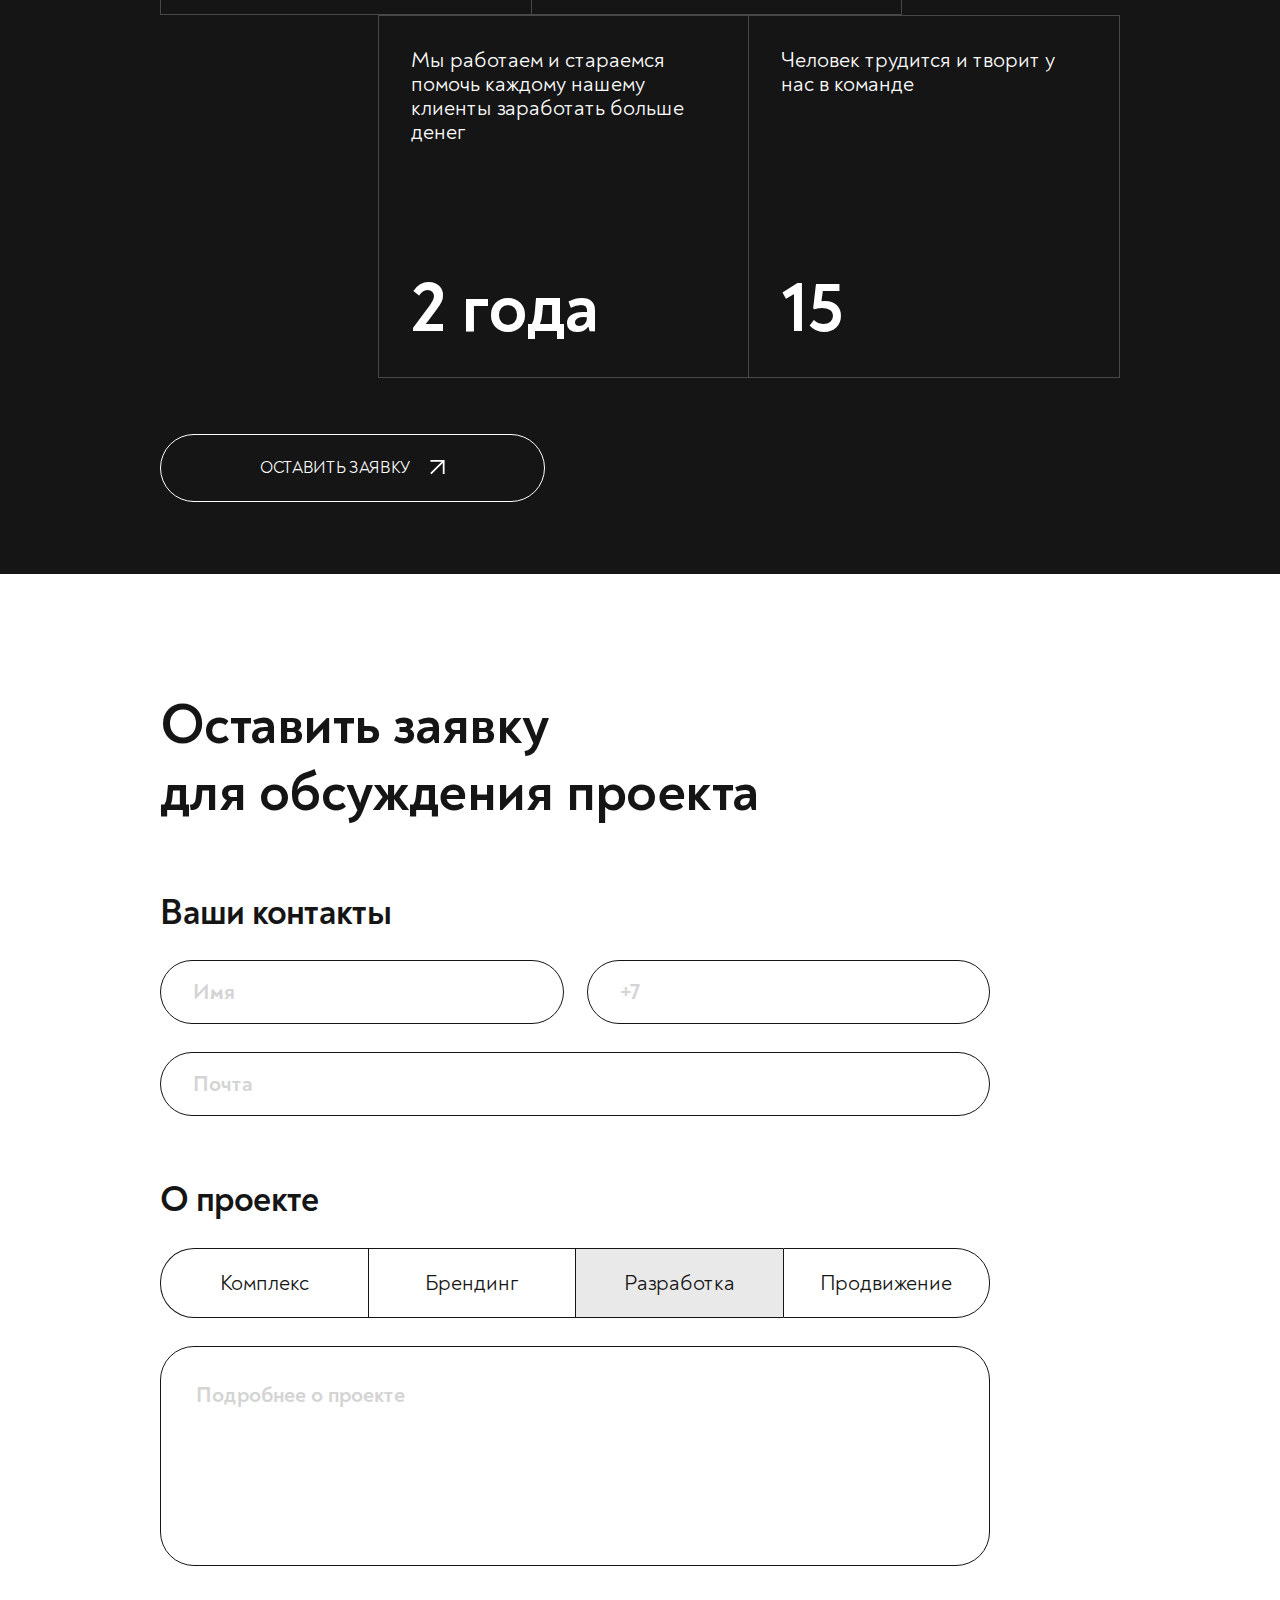
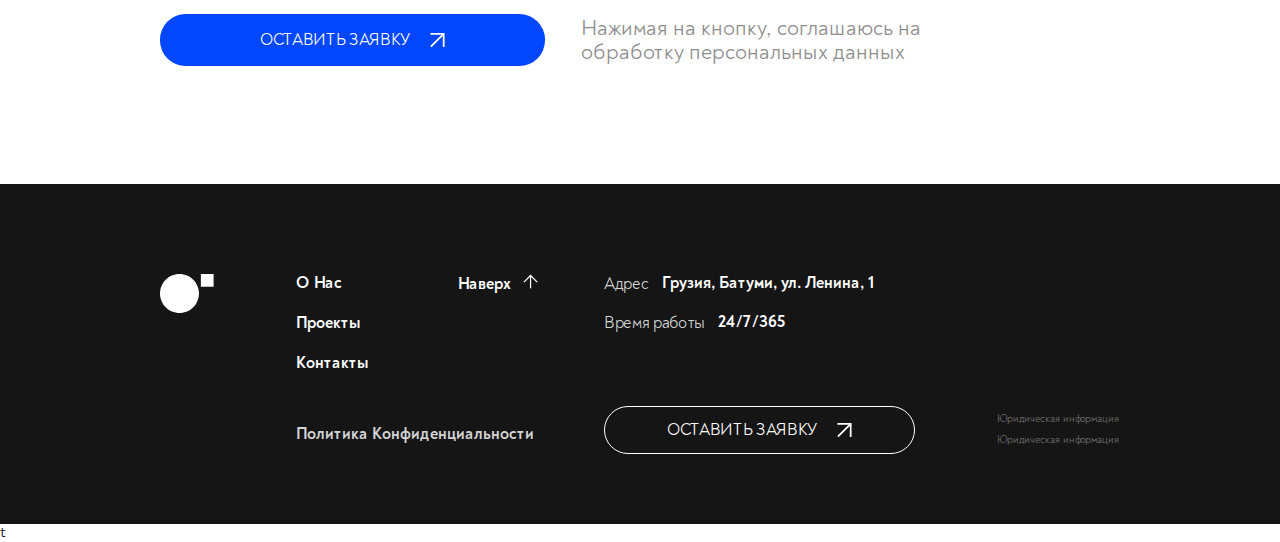
==== commit 09e11647: "768 px" ====
--- a/index.html
+++ b/index.html
@@ -9,6 +9,93 @@
 </head>
 
 <body>
+    <div class="mobile-menu">
+        <button type="button" class="mobile-menu__close-btn closeMobileMenu">
+            <svg width="24" height="24" viewBox="0 0 24 24" fill="none" xmlns="http://www.w3.org/2000/svg">
+                <path d="M18 6L6 18" stroke="white" stroke-linecap="round" stroke-linejoin="round" />
+                <path d="M6 6L18 18" stroke="white" stroke-linecap="round" stroke-linejoin="round" />
+            </svg>
+        </button>
+        <nav class="mobile-menu__nav">
+            <ul class="mobile-menu__nav-list">
+                <li class="mobile-menu__nav-list-item">
+                    <a href="#" class="mobile-menu__nav-list-item-link">
+                        Проекты
+                    </a>
+                </li>
+                <li class="mobile-menu__nav-list-item submenuToggle">
+                    <div class="mobile-menu__nav-list-item-top">
+                        Услуги
+                        <div class="mobile-menu__nav-list-item-chevron">
+                            <svg width="12" height="9" viewBox="0 0 12 9" fill="none"
+                                xmlns="http://www.w3.org/2000/svg">
+                                <path d="M6 9L0.803847 -2.51245e-08L11.1962 8.834e-07L6 9Z" fill="white" />
+                            </svg>
+                        </div>
+                    </div>
+                    <div class="mobile-menu__nav-list-item-submenu submenu">
+                        <a href="#" class="mobile-menu__nav-list-item-submenu-link">
+                            Брендинг
+                        </a>
+                        <a href="#" class="mobile-menu__nav-list-item-submenu-link">
+                            UX/UI-дизайн
+                        </a>
+                        <a href="#" class="mobile-menu__nav-list-item-submenu-link">
+                            Разработка
+                        </a>
+                        <a href="#" class="mobile-menu__nav-list-item-submenu-link">
+                            Реклама, SEO
+                        </a>
+                        <a href="#" class="mobile-menu__nav-list-item-submenu-link">
+                            СММ
+                        </a>
+                    </div>
+
+
+                </li>
+                <li class="mobile-menu__nav-list-item">
+                    <a href="#" class="mobile-menu__nav-list-item-link">
+                        О нас
+                    </a>
+                </li>
+                <li class="mobile-menu__nav-list-item">
+                    <a href="#" class="mobile-menu__nav-list-item-link">
+                        Контакты
+                    </a>
+                </li>
+                <li class="mobile-menu__nav-list-item submenuToggle">
+                    <div class="mobile-menu__nav-list-item-top">
+                        Eng
+                        <div class="mobile-menu__nav-list-item-chevron">
+                            <svg width="12" height="9" viewBox="0 0 12 9" fill="none"
+                                xmlns="http://www.w3.org/2000/svg">
+                                <path d="M6 9L0.803847 -2.51245e-08L11.1962 8.834e-07L6 9Z" fill="white" />
+                            </svg>
+                        </div>
+                    </div>
+                    <div class="mobile-menu__nav-list-item-submenu submenu">
+                        <a href="#" class="mobile-menu__nav-list-item-submenu-link">
+                            En
+                        </a>
+                        <a href="#" class="mobile-menu__nav-list-item-submenu-link">
+                            Gr
+                        </a>
+                    </div>
+                </li>
+            </ul>
+        </nav>
+        <a href="#" class="btn btn--white btn--icon mobile-menu__btn">
+            <span class="btn__label">
+                Оставить заявку
+            </span>
+            <div class="btn__icon">
+                <svg width="14" height="14" viewBox="0 0 14 14" fill="none" xmlns="http://www.w3.org/2000/svg">
+                    <path d="M1 1H13V13" stroke="white" stroke-width="1.2" />
+                    <path d="M13.0004 1L1.40039 12.6" stroke="white" stroke-width="1.2" />
+                </svg>
+            </div>
+        </a>
+    </div>
     <header id="header" class="header">
         <div class="wrapper header__wrapper">
             <a href="#" class="header__logo-link">
@@ -38,7 +125,7 @@
                     <li class="header__nav-list-item">
                         <a href="#projects" class="header__nav-link smoothScrollLink">Проекты</a>
                     </li>
-                    <li class="header__nav-list-item header__nav-list-item--submenu">
+                    <li class="header__nav-list-item header__nav-list-item--submenu submenuToggle">
                         <div class="header__nav-list-item-top">
                             <a href="#offers" class="header__nav-link smoothScrollLink">Услуги</a>
                             <div class="header__nav-list-item-chevron">
@@ -48,7 +135,7 @@
                                 </svg>
                             </div>
                         </div>
-                        <ul class="header__nav-list-item-submenu">
+                        <ul class="header__nav-list-item-submenu submenu">
                             <li class="header__nav-list-item-submenu-item">
                                 <a href="#" class="header__nav-list-item-submenu-item-link">
                                     Брендинг
@@ -56,27 +143,22 @@
                             </li>
                             <li class="header__nav-list-item-submenu-item">
                                 <a href="#" class="header__nav-list-item-submenu-item-link">
-                                    Web разработка
+                                    UX/UI-дизайн
                                 </a>
                             </li>
                             <li class="header__nav-list-item-submenu-item">
                                 <a href="#" class="header__nav-list-item-submenu-item-link">
-                                    SMM
+                                    Разработка
                                 </a>
                             </li>
                             <li class="header__nav-list-item-submenu-item">
                                 <a href="#" class="header__nav-list-item-submenu-item-link">
-                                    Таргетированная реклама
+                                    Реклама, SEO
                                 </a>
                             </li>
                             <li class="header__nav-list-item-submenu-item">
                                 <a href="#" class="header__nav-list-item-submenu-item-link">
-                                    Контекстная реклама
-                                </a>
-                            </li>
-                            <li class="header__nav-list-item-submenu-item">
-                                <a href="#" class="header__nav-list-item-submenu-item-link">
-                                    Подбор персонала для проектов
+                                    СММ
                                 </a>
                             </li>
                         </ul>
@@ -87,7 +169,7 @@
                     <li class="header__nav-list-item">
                         <a href="#request" class="header__nav-link  smoothScrollLink">Контакты</a>
                     </li>
-                    <li class="header__nav-list-item header__nav-list-item--submenu">
+                    <li class="header__nav-list-item header__nav-list-item--submenu submenuToggle">
                         <div class="header__nav-list-item-top">
                             <span class="header__nav-list-item-top-value"> Eng </span>
                             <div class="header__nav-list-item-chevron">
@@ -97,7 +179,7 @@
                                 </svg>
                             </div>
                         </div>
-                        <ul class="header__nav-list-item-submenu">
+                        <ul class="header__nav-list-item-submenu submenu">
                             <li class="header__nav-list-item-submenu-item">
                                 <a href="#" class="header__nav-list-item-submenu-item-link">
                                     Ru
@@ -112,7 +194,7 @@
                     </li>
                 </ul>
             </nav>
-            <div class="header__menu">
+            <div class="header__menu toggleMobileMenu">
                 Меню
                 <button class="header__burger-btn">
                     <svg width="19" height="11" viewBox="0 0 19 11" fill="none" xmlns="http://www.w3.org/2000/svg">
@@ -194,16 +276,16 @@
                             <div class="grid-list project-section__grid-list">
                                 <div class="grid-list__row">
                                     <div class="grid-list__col">
-                                        <div class="grid-list__col-header">
+                                        <a href="#" class="grid-list__col-header">
                                             <h3 class="grid-list__col-heading">Kvartz</h3>
-                                            <a href="#" class="grid-list__col-link">
+                                            <div class="grid-list__col-link">
                                                 <svg width="24" height="24" viewBox="0 0 24 24" fill="none"
                                                     xmlns="http://www.w3.org/2000/svg">
                                                     <path d="M1 2H22V23" stroke="black" stroke-width="3" />
                                                     <path d="M21.9992 2L1.69922 22.3" stroke="black" stroke-width="3" />
                                                 </svg>
-                                            </a>
-                                        </div>
+                                            </div>
+                                        </a>
                                         <div class="grid-list__col-body">
                                             <p class="grid-list__col-text">
                                                 Мы предлагаем полный спектр услуг, включающих
@@ -228,16 +310,16 @@
                                 </div>
                                 <div class="grid-list__row grid-list__row--reverse">
                                     <div class="grid-list__col">
-                                        <div class="grid-list__col-header">
+                                        <a href="#" class="grid-list__col-header">
                                             <h3 class="grid-list__col-heading">Kvartz</h3>
-                                            <a href="#" class="grid-list__col-link">
+                                            <div class="grid-list__col-link">
                                                 <svg width="24" height="24" viewBox="0 0 24 24" fill="none"
                                                     xmlns="http://www.w3.org/2000/svg">
                                                     <path d="M1 2H22V23" stroke="black" stroke-width="3" />
                                                     <path d="M21.9992 2L1.69922 22.3" stroke="black" stroke-width="3" />
                                                 </svg>
-                                            </a>
-                                        </div>
+                                            </div>
+                                        </a>
                                         <div class="grid-list__col-body">
                                             <p class="grid-list__col-text">
                                                 Мы предлагаем полный спектр услуг, включающих
@@ -262,16 +344,16 @@
                                 </div>
                                 <div class="grid-list__row">
                                     <div class="grid-list__col">
-                                        <div class="grid-list__col-header">
+                                        <a href="#" class="grid-list__col-header">
                                             <h3 class="grid-list__col-heading">Kvartz</h3>
-                                            <a href="#" class="grid-list__col-link">
+                                            <div class="grid-list__col-link">
                                                 <svg width="24" height="24" viewBox="0 0 24 24" fill="none"
                                                     xmlns="http://www.w3.org/2000/svg">
                                                     <path d="M1 2H22V23" stroke="black" stroke-width="3" />
                                                     <path d="M21.9992 2L1.69922 22.3" stroke="black" stroke-width="3" />
                                                 </svg>
-                                            </a>
-                                        </div>
+                                            </div>
+                                        </a>
                                         <div class="grid-list__col-body">
                                             <p class="grid-list__col-text">
                                                 Мы предлагаем полный спектр услуг, включающих
@@ -300,16 +382,16 @@
                             <div class="grid-list project-section__grid-list">
                                 <div class="grid-list__row">
                                     <div class="grid-list__col">
-                                        <div class="grid-list__col-header">
+                                        <a href="#" class="grid-list__col-header">
                                             <h3 class="grid-list__col-heading">Kvartz</h3>
-                                            <a href="#" class="grid-list__col-link">
+                                            <div class="grid-list__col-link">
                                                 <svg width="24" height="24" viewBox="0 0 24 24" fill="none"
                                                     xmlns="http://www.w3.org/2000/svg">
                                                     <path d="M1 2H22V23" stroke="black" stroke-width="3" />
                                                     <path d="M21.9992 2L1.69922 22.3" stroke="black" stroke-width="3" />
                                                 </svg>
-                                            </a>
-                                        </div>
+                                            </div>
+                                        </a>
                                         <div class="grid-list__col-body">
                                             <p class="grid-list__col-text">
                                                 Мы предлагаем полный спектр услуг, включающих
@@ -334,16 +416,16 @@
                                 </div>
                                 <div class="grid-list__row grid-list__row--reverse">
                                     <div class="grid-list__col">
-                                        <div class="grid-list__col-header">
+                                        <a href="#" class="grid-list__col-header">
                                             <h3 class="grid-list__col-heading">Kvartz</h3>
-                                            <a href="#" class="grid-list__col-link">
+                                            <div class="grid-list__col-link">
                                                 <svg width="24" height="24" viewBox="0 0 24 24" fill="none"
                                                     xmlns="http://www.w3.org/2000/svg">
                                                     <path d="M1 2H22V23" stroke="black" stroke-width="3" />
                                                     <path d="M21.9992 2L1.69922 22.3" stroke="black" stroke-width="3" />
                                                 </svg>
-                                            </a>
-                                        </div>
+                                            </div>
+                                        </a>
                                         <div class="grid-list__col-body">
                                             <p class="grid-list__col-text">
                                                 Мы предлагаем полный спектр услуг, включающих
@@ -368,16 +450,16 @@
                                 </div>
                                 <div class="grid-list__row">
                                     <div class="grid-list__col">
-                                        <div class="grid-list__col-header">
+                                        <a href="#" class="grid-list__col-header">
                                             <h3 class="grid-list__col-heading">Kvartz</h3>
-                                            <a href="#" class="grid-list__col-link">
+                                            <div class="grid-list__col-link">
                                                 <svg width="24" height="24" viewBox="0 0 24 24" fill="none"
                                                     xmlns="http://www.w3.org/2000/svg">
                                                     <path d="M1 2H22V23" stroke="black" stroke-width="3" />
                                                     <path d="M21.9992 2L1.69922 22.3" stroke="black" stroke-width="3" />
                                                 </svg>
-                                            </a>
-                                        </div>
+                                            </div>
+                                        </a>
                                         <div class="grid-list__col-body">
                                             <p class="grid-list__col-text">
                                                 Мы предлагаем полный спектр услуг, включающих
@@ -406,16 +488,16 @@
                             <div class="grid-list project-section__grid-list">
                                 <div class="grid-list__row">
                                     <div class="grid-list__col">
-                                        <div class="grid-list__col-header">
+                                        <a href="#" class="grid-list__col-header">
                                             <h3 class="grid-list__col-heading">Kvartz</h3>
-                                            <a href="#" class="grid-list__col-link">
+                                            <div class="grid-list__col-link">
                                                 <svg width="24" height="24" viewBox="0 0 24 24" fill="none"
                                                     xmlns="http://www.w3.org/2000/svg">
                                                     <path d="M1 2H22V23" stroke="black" stroke-width="3" />
                                                     <path d="M21.9992 2L1.69922 22.3" stroke="black" stroke-width="3" />
                                                 </svg>
-                                            </a>
-                                        </div>
+                                            </div>
+                                        </a>
                                         <div class="grid-list__col-body">
                                             <p class="grid-list__col-text">
                                                 Мы предлагаем полный спектр услуг, включающих
@@ -440,16 +522,16 @@
                                 </div>
                                 <div class="grid-list__row grid-list__row--reverse">
                                     <div class="grid-list__col">
-                                        <div class="grid-list__col-header">
+                                        <a href="#" class="grid-list__col-header">
                                             <h3 class="grid-list__col-heading">Kvartz</h3>
-                                            <a href="#" class="grid-list__col-link">
+                                            <div class="grid-list__col-link">
                                                 <svg width="24" height="24" viewBox="0 0 24 24" fill="none"
                                                     xmlns="http://www.w3.org/2000/svg">
                                                     <path d="M1 2H22V23" stroke="black" stroke-width="3" />
                                                     <path d="M21.9992 2L1.69922 22.3" stroke="black" stroke-width="3" />
                                                 </svg>
-                                            </a>
-                                        </div>
+                                            </div>
+                                        </a>
                                         <div class="grid-list__col-body">
                                             <p class="grid-list__col-text">
                                                 Мы предлагаем полный спектр услуг, включающих
@@ -474,16 +556,16 @@
                                 </div>
                                 <div class="grid-list__row">
                                     <div class="grid-list__col">
-                                        <div class="grid-list__col-header">
+                                        <a href="#" class="grid-list__col-header">
                                             <h3 class="grid-list__col-heading">Kvartz</h3>
-                                            <a href="#" class="grid-list__col-link">
+                                            <div class="grid-list__col-link">
                                                 <svg width="24" height="24" viewBox="0 0 24 24" fill="none"
                                                     xmlns="http://www.w3.org/2000/svg">
                                                     <path d="M1 2H22V23" stroke="black" stroke-width="3" />
                                                     <path d="M21.9992 2L1.69922 22.3" stroke="black" stroke-width="3" />
                                                 </svg>
-                                            </a>
-                                        </div>
+                                            </div>
+                                        </a>
                                         <div class="grid-list__col-body">
                                             <p class="grid-list__col-text">
                                                 Мы предлагаем полный спектр услуг, включающих
@@ -512,16 +594,16 @@
                             <div class="grid-list project-section__grid-list">
                                 <div class="grid-list__row">
                                     <div class="grid-list__col">
-                                        <div class="grid-list__col-header">
+                                        <a href="#" class="grid-list__col-header">
                                             <h3 class="grid-list__col-heading">Kvartz</h3>
-                                            <a href="#" class="grid-list__col-link">
+                                            <div class="grid-list__col-link">
                                                 <svg width="24" height="24" viewBox="0 0 24 24" fill="none"
                                                     xmlns="http://www.w3.org/2000/svg">
                                                     <path d="M1 2H22V23" stroke="black" stroke-width="3" />
                                                     <path d="M21.9992 2L1.69922 22.3" stroke="black" stroke-width="3" />
                                                 </svg>
-                                            </a>
-                                        </div>
+                                            </div>
+                                        </a>
                                         <div class="grid-list__col-body">
                                             <p class="grid-list__col-text">
                                                 Мы предлагаем полный спектр услуг, включающих
@@ -546,16 +628,16 @@
                                 </div>
                                 <div class="grid-list__row grid-list__row--reverse">
                                     <div class="grid-list__col">
-                                        <div class="grid-list__col-header">
+                                        <a href="#" class="grid-list__col-header">
                                             <h3 class="grid-list__col-heading">Kvartz</h3>
-                                            <a href="#" class="grid-list__col-link">
+                                            <div class="grid-list__col-link">
                                                 <svg width="24" height="24" viewBox="0 0 24 24" fill="none"
                                                     xmlns="http://www.w3.org/2000/svg">
                                                     <path d="M1 2H22V23" stroke="black" stroke-width="3" />
                                                     <path d="M21.9992 2L1.69922 22.3" stroke="black" stroke-width="3" />
                                                 </svg>
-                                            </a>
-                                        </div>
+                                            </div>
+                                        </a>
                                         <div class="grid-list__col-body">
                                             <p class="grid-list__col-text">
                                                 Мы предлагаем полный спектр услуг, включающих
@@ -580,16 +662,16 @@
                                 </div>
                                 <div class="grid-list__row">
                                     <div class="grid-list__col">
-                                        <div class="grid-list__col-header">
+                                        <a href="#" class="grid-list__col-header">
                                             <h3 class="grid-list__col-heading">Kvartz</h3>
-                                            <a href="#" class="grid-list__col-link">
+                                            <div class="grid-list__col-link">
                                                 <svg width="24" height="24" viewBox="0 0 24 24" fill="none"
                                                     xmlns="http://www.w3.org/2000/svg">
                                                     <path d="M1 2H22V23" stroke="black" stroke-width="3" />
                                                     <path d="M21.9992 2L1.69922 22.3" stroke="black" stroke-width="3" />
                                                 </svg>
-                                            </a>
-                                        </div>
+                                            </div>
+                                        </a>
                                         <div class="grid-list__col-body">
                                             <p class="grid-list__col-text">
                                                 Мы предлагаем полный спектр услуг, включающих
@@ -618,16 +700,16 @@
                             <div class="grid-list project-section__grid-list">
                                 <div class="grid-list__row">
                                     <div class="grid-list__col">
-                                        <div class="grid-list__col-header">
+                                        <a href="#" class="grid-list__col-header">
                                             <h3 class="grid-list__col-heading">Kvartz</h3>
-                                            <a href="#" class="grid-list__col-link">
+                                            <div class="grid-list__col-link">
                                                 <svg width="24" height="24" viewBox="0 0 24 24" fill="none"
                                                     xmlns="http://www.w3.org/2000/svg">
                                                     <path d="M1 2H22V23" stroke="black" stroke-width="3" />
                                                     <path d="M21.9992 2L1.69922 22.3" stroke="black" stroke-width="3" />
                                                 </svg>
-                                            </a>
-                                        </div>
+                                            </div>
+                                        </a>
                                         <div class="grid-list__col-body">
                                             <p class="grid-list__col-text">
                                                 Мы предлагаем полный спектр услуг, включающих
@@ -652,16 +734,16 @@
                                 </div>
                                 <div class="grid-list__row grid-list__row--reverse">
                                     <div class="grid-list__col">
-                                        <div class="grid-list__col-header">
+                                        <a href="#" class="grid-list__col-header">
                                             <h3 class="grid-list__col-heading">Kvartz</h3>
-                                            <a href="#" class="grid-list__col-link">
+                                            <div class="grid-list__col-link">
                                                 <svg width="24" height="24" viewBox="0 0 24 24" fill="none"
                                                     xmlns="http://www.w3.org/2000/svg">
                                                     <path d="M1 2H22V23" stroke="black" stroke-width="3" />
                                                     <path d="M21.9992 2L1.69922 22.3" stroke="black" stroke-width="3" />
                                                 </svg>
-                                            </a>
-                                        </div>
+                                            </div>
+                                        </a>
                                         <div class="grid-list__col-body">
                                             <p class="grid-list__col-text">
                                                 Мы предлагаем полный спектр услуг, включающих
@@ -686,16 +768,16 @@
                                 </div>
                                 <div class="grid-list__row">
                                     <div class="grid-list__col">
-                                        <div class="grid-list__col-header">
+                                        <a href="#" class="grid-list__col-header">
                                             <h3 class="grid-list__col-heading">Kvartz</h3>
-                                            <a href="#" class="grid-list__col-link">
+                                            <div class="grid-list__col-link">
                                                 <svg width="24" height="24" viewBox="0 0 24 24" fill="none"
                                                     xmlns="http://www.w3.org/2000/svg">
                                                     <path d="M1 2H22V23" stroke="black" stroke-width="3" />
                                                     <path d="M21.9992 2L1.69922 22.3" stroke="black" stroke-width="3" />
                                                 </svg>
-                                            </a>
-                                        </div>
+                                            </div>
+                                        </a>
                                         <div class="grid-list__col-body">
                                             <p class="grid-list__col-text">
                                                 Мы предлагаем полный спектр услуг, включающих
@@ -722,6 +804,17 @@
                         </div>
                     </div>
                 </div>
+                <a href="#" class="btn btn--icon project-section__mobile-btn">
+                    <span class="btn__label">
+                        все работы
+                    </span>
+                    <div class="btn__icon">
+                        <svg width="17" height="16" viewBox="0 0 17 16" fill="none" xmlns="http://www.w3.org/2000/svg">
+                            <path d="M0.5 1H15.5V16" stroke="white" stroke-width="1.2" />
+                            <path d="M15.5 1L1 15.5" stroke="white" stroke-width="1.2" />
+                        </svg>
+                    </div>
+                </a>
             </div>
         </section>
         <!-- <section class="player-section">
@@ -773,18 +866,18 @@
                         </p>
                         <ul class="offers-list">
                             <li class="offers-list__item">
-                                <div class="offers-list__item-header">
+                                <a href="#" class="offers-list__item-header">
                                     <h3 class="offers-list__item-heading">
                                         Брендинг
                                     </h3>
-                                    <a href="#" class="offers-list__item-link">
+                                    <div href="#" class="offers-list__item-link">
                                         <svg width="24" height="24" viewBox="0 0 24 24" fill="none"
                                             xmlns="http://www.w3.org/2000/svg">
                                             <path d="M1 2H22V23" stroke="black" stroke-width="3" />
                                             <path d="M22.0002 2L1.7002 22.3" stroke="black" stroke-width="3" />
                                         </svg>
-                                    </a>
-                                </div>
+                                    </div>
+                                </a>
                                 <div class="offers-list__item-body">
                                     <p class="offers-list__item-text">
                                         Мы предлагаем полный спектр услуг, включающих веб-дизайн, разработку сайтов,
@@ -794,18 +887,18 @@
                                 </div>
                             </li>
                             <li class="offers-list__item">
-                                <div class="offers-list__item-header">
+                                <a href="#" class="offers-list__item-header">
                                     <h3 class="offers-list__item-heading">
                                         Web разработка
                                     </h3>
-                                    <a href="#" class="offers-list__item-link">
+                                    <div href="#" class="offers-list__item-link">
                                         <svg width="24" height="24" viewBox="0 0 24 24" fill="none"
                                             xmlns="http://www.w3.org/2000/svg">
                                             <path d="M1 2H22V23" stroke="black" stroke-width="3" />
                                             <path d="M22.0002 2L1.7002 22.3" stroke="black" stroke-width="3" />
                                         </svg>
-                                    </a>
-                                </div>
+                                    </div>
+                                </a>
                                 <div class="offers-list__item-body">
                                     <p class="offers-list__item-text">
                                         Мы предлагаем полный спектр услуг, включающих веб-дизайн, разработку сайтов,
@@ -815,18 +908,18 @@
                                 </div>
                             </li>
                             <li class="offers-list__item">
-                                <div class="offers-list__item-header">
+                                <a href="#" class="offers-list__item-header">
                                     <h3 class="offers-list__item-heading">
                                         SMM
                                     </h3>
-                                    <a href="#" class="offers-list__item-link">
+                                    <div href="#" class="offers-list__item-link">
                                         <svg width="24" height="24" viewBox="0 0 24 24" fill="none"
                                             xmlns="http://www.w3.org/2000/svg">
                                             <path d="M1 2H22V23" stroke="black" stroke-width="3" />
                                             <path d="M22.0002 2L1.7002 22.3" stroke="black" stroke-width="3" />
                                         </svg>
-                                    </a>
-                                </div>
+                                    </div>
+                                </a>
                                 <div class="offers-list__item-body">
                                     <p class="offers-list__item-text">
                                         Мы предлагаем полный спектр услуг, включающих веб-дизайн, разработку сайтов,
@@ -836,18 +929,18 @@
                                 </div>
                             </li>
                             <li class="offers-list__item">
-                                <div class="offers-list__item-header">
+                                <a href="#" class="offers-list__item-header">
                                     <h3 class="offers-list__item-heading">
                                         SEO продвижение
                                     </h3>
-                                    <a href="#" class="offers-list__item-link">
+                                    <div href="#" class="offers-list__item-link">
                                         <svg width="24" height="24" viewBox="0 0 24 24" fill="none"
                                             xmlns="http://www.w3.org/2000/svg">
                                             <path d="M1 2H22V23" stroke="black" stroke-width="3" />
                                             <path d="M22.0002 2L1.7002 22.3" stroke="black" stroke-width="3" />
                                         </svg>
-                                    </a>
-                                </div>
+                                    </div>
+                                </a>
                                 <div class="offers-list__item-body">
                                     <p class="offers-list__item-text">
                                         Мы предлагаем полный спектр услуг, включающих веб-дизайн, разработку сайтов,
@@ -857,19 +950,19 @@
                                 </div>
                             </li>
                             <li class="offers-list__item">
-                                <div class="offers-list__item-header">
+                                <a href="#" class="offers-list__item-header">
                                     <h3 class="offers-list__item-heading">
                                         Таргетированная
                                         реклама
                                     </h3>
-                                    <a href="#" class="offers-list__item-link">
+                                    <div href="#" class="offers-list__item-link">
                                         <svg width="24" height="24" viewBox="0 0 24 24" fill="none"
                                             xmlns="http://www.w3.org/2000/svg">
                                             <path d="M1 2H22V23" stroke="black" stroke-width="3" />
                                             <path d="M22.0002 2L1.7002 22.3" stroke="black" stroke-width="3" />
                                         </svg>
-                                    </a>
-                                </div>
+                                    </div>
+                                </a>
                                 <div class="offers-list__item-body">
                                     <p class="offers-list__item-text">
                                         Мы предлагаем полный спектр услуг, включающих веб-дизайн, разработку сайтов,
@@ -879,19 +972,19 @@
                                 </div>
                             </li>
                             <li class="offers-list__item">
-                                <div class="offers-list__item-header">
+                                <a href="#" class="offers-list__item-header">
                                     <h3 class="offers-list__item-heading">
                                         Контекстная
                                         реклама
                                     </h3>
-                                    <a href="#" class="offers-list__item-link">
+                                    <div href="#" class="offers-list__item-link">
                                         <svg width="24" height="24" viewBox="0 0 24 24" fill="none"
                                             xmlns="http://www.w3.org/2000/svg">
                                             <path d="M1 2H22V23" stroke="black" stroke-width="3" />
                                             <path d="M22.0002 2L1.7002 22.3" stroke="black" stroke-width="3" />
                                         </svg>
-                                    </a>
-                                </div>
+                                    </div>
+                                </a>
                                 <div class="offers-list__item-body">
                                     <p class="offers-list__item-text">
                                         Мы предлагаем полный спектр услуг, включающих веб-дизайн, разработку сайтов,
@@ -901,19 +994,19 @@
                                 </div>
                             </li>
                             <li class="offers-list__item">
-                                <div class="offers-list__item-header">
+                                <a href="#" class="offers-list__item-header">
                                     <h3 class="offers-list__item-heading">
                                         Подбор персонала
                                         для проектов
                                     </h3>
-                                    <a href="#" class="offers-list__item-link">
+                                    <div href="#" class="offers-list__item-link">
                                         <svg width="24" height="24" viewBox="0 0 24 24" fill="none"
                                             xmlns="http://www.w3.org/2000/svg">
                                             <path d="M1 2H22V23" stroke="black" stroke-width="3" />
                                             <path d="M22.0002 2L1.7002 22.3" stroke="black" stroke-width="3" />
                                         </svg>
-                                    </a>
-                                </div>
+                                    </div>
+                                </a>
                                 <div class="offers-list__item-body">
                                     <p class="offers-list__item-text">
                                         Мы предлагаем полный спектр услуг, включающих веб-дизайн, разработку сайтов,
@@ -925,6 +1018,18 @@
                         </ul>
                     </div>
                 </div>
+                <a href="#" class="btn btn--icon offers-section__mobile-btn">
+                    <span class="btn__label">
+                        все услуги
+                    </span>
+                    <div class="btn__icon">
+                        <svg width="17" height="16" viewBox="0 0 17 16" fill="none" xmlns="http://www.w3.org/2000/svg">
+                            <path d="M0.5 1H15.5V16" stroke="white" stroke-width="1.2" />
+                            <path d="M15.5 1L1 15.5" stroke="white" stroke-width="1.2" />
+                        </svg>
+
+                    </div>
+                </a>
             </div>
         </section>
         <section class="result-section">
@@ -934,7 +1039,7 @@
                 </h2>
                 <div class="result-section__content">
                     <div class="result-section__sidebar">
-                        <a href="#" class="btn btn--icon btn--white result-section__btn">
+                        <a href="#" id="togglePopup" class="btn btn--icon btn--white result-section__btn">
                             <span class="btn__label">
                                 Оставить заявку
                             </span>
@@ -966,10 +1071,10 @@
                                     30+
                                 </p>
                             </div>
-                            <div class="table__cell">
+                            <div class="table__cell table__cell--empty">
 
                             </div>
-                            <div class="table__cell">
+                            <div class="table__cell table__cell--empty">
 
                             </div>
                             <div class="table__cell">
@@ -991,6 +1096,17 @@
                         </div>
                     </div>
                 </div>
+                <a href="#" id="togglePopup" class="btn btn--white btn--icon result-section__mobile-btn">
+                    <span class="btn__label">
+                        Оставить заявку
+                    </span>
+                    <div class="btn__icon">
+                        <svg width="17" height="17" viewBox="0 0 17 17" fill="none" xmlns="http://www.w3.org/2000/svg">
+                            <path d="M0.5 1H15.5V16" stroke="white" stroke-width="2" />
+                            <path d="M15.5 1L1 15.5" stroke="white" stroke-width="2" />
+                        </svg>
+                    </div>
+                </a>
             </div>
         </section>
         <section class="request-section" id="request">
@@ -1123,7 +1239,7 @@
     </main>
     <footer class="footer" id="footer">
         <div class="wrapper footer__wrapper">
-            <div class="footer__col">
+            <div class="footer__col footer__col--logo">
                 <a href="#" class="footer__logo-link">
                     <div class="logo logo--white">
                         <svg width="72" height="56" viewBox="0 0 72 56" fill="none" xmlns="http://www.w3.org/2000/svg">
@@ -1178,7 +1294,7 @@
                         24/7/365
                     </p>
                 </div>
-                <a href="#" class="btn btn--icon btn--white footer__btn">
+                <a href="#" id="togglePopup" class="btn btn--icon btn--white footer__btn">
                     <span class="btn__label">
                         Оставить заявку
                     </span>
@@ -1194,6 +1310,115 @@
                 <div class="footer__copy-group">
                     <a href="#" class="footer__copy-link">Юридическая информация</a>
                     <a href="#" class="footer__copy-link">Юридическая информация</a>
+                </div>
+            </div>
+        </div>
+        <div class="footer__mobile-top">
+            <div class="wrapper footer__mobile-wrapper footer__mobile-top-wrapper">
+
+                <ul class="footer__mobile-group">
+                    <li class="footer__mobile-group-item">
+                        <h6 class="footer__mobile-group-item-heading">
+                            Вакансии
+                        </h6>
+                        <a href="mailto:hr@27flows.ru" class="footer__mobile-link">
+                            hr@27flows.ru
+                        </a>
+                    </li>
+                    <li class="footer__mobile-group-item">
+                        <h6 class="footer__mobile-group-item-heading">
+                            Сотрудничество
+                        </h6>
+                        <a href="mailto:k@27flows.ru" class="footer__mobile-link">
+                            k@27flows.ru
+                        </a>
+                    </li>
+                    <li class="footer__mobile-group-item">
+                        <h6 class="footer__mobile-group-item-heading">
+                            Время работы
+                        </h6>
+                        <p class="footer__mobile-link">
+                            24/7/365
+                        </p>
+                    </li>
+                    <li class="footer__mobile-group-item">
+                        <h6 class="footer__mobile-group-item-heading">
+                            Адрес
+                        </h6>
+                        <p class="footer__mobile-link">
+                            Грузия, Батуми, ул. Ленина, 1
+                        </p>
+                    </li>
+                </ul>
+                <div class="footer__mobile-col">
+                    <div class="footer__mobile-col-item">
+                        <a href="tel:+79000000000" class="tel-link tel-link--white footer__mobile-tel-link">
+                            +7 (900) 000-00-00
+                        </a>
+                        <a href="mailto:hello@27flows.ru" class="mail-link mail-link--white footer__mobile-mail-link">
+                            hello@27flows.ru
+                        </a>
+                    </div>
+                    <div class="footer__mobile-col-item">
+                        <a href="#" class="footer__mobile-link footer__mobile-link--bold footer__mobile-link--icon">
+                            <div class="footer__mobile-link-icon">
+                                <svg width="22" height="17" viewBox="0 0 22 17" fill="none"
+                                    xmlns="http://www.w3.org/2000/svg">
+                                    <path
+                                        d="M1.38761 5.55335L14.3275 1.74866C15.6076 1.34573 19.9388 0.0793023 19.9388 0.0793023C19.9388 0.0793023 21.9339 -0.464906 21.5996 1.29792C21.4745 2.025 20.7966 4.54669 20.0979 7.27724L17.9591 15.3597C17.9591 15.3597 17.7345 16.5524 16.8042 16.6727C15.8739 16.7929 14.4716 15.7052 14.2251 15.4698C14.0268 15.292 10.4635 12.5669 9.18681 11.2802C8.84345 10.9299 8.47752 10.2601 9.40396 9.61144C11.4963 8.07322 14.0035 6.153 15.5254 4.92874C16.228 4.36366 17.0124 2.96159 14.1671 4.47916L6.14768 8.7122C6.14768 8.7122 5.24154 9.15169 3.68484 8.5242C2.12814 7.8967 0.319515 7.08605 0.319515 7.08605C0.319515 7.08605 -0.886067 6.17599 1.38637 5.55338L1.38761 5.55335Z"
+                                        fill="white" />
+                                </svg>
+                            </div>
+                            Канал студии
+                        </a>
+                        <a href="#" class="footer__mobile-link footer__mobile-link--bold">
+                            Скачать бриф
+                        </a>
+                    </div>
+
+                </div>
+            </div>
+        </div>
+        <div class="footer__mobile-middle">
+            <div class="wrapper footer__mobile-wrapper footer__mobile-middle-wrapper">
+                <nav class="footer__mobile-nav">
+                    <a href="#" class="footer__mobile-nav-link">О нас</a>
+                    <a href="#" class="footer__mobile-nav-link">Проекты</a>
+                    <a href="#" class="footer__mobile-nav-link">Контакты</a>
+                    <a href="#" class="footer__mobile-nav-link">Политика конфиденциальности</a>
+                </nav>
+                <div href="#header" class="footer__link footer__mobile-up-link smoothScrollLink">
+                    наверх
+                    <div class="footer__link-icon">
+                        <svg width="23" height="24" viewBox="0 0 23 24" fill="none" xmlns="http://www.w3.org/2000/svg">
+                            <path d="M1 13L11.6066 2.3934L22.2132 13" stroke="white" stroke-width="2"></path>
+                            <path d="M11.6066 2.39344L11.6066 22.8995" stroke="white" stroke-width="2"></path>
+                        </svg>
+                    </div>
+
+                </div>
+            </div>
+        </div>
+        <div class="footer__mobile-bottom">
+            <div class="wrapper footer__mobile-wrapper footer__mobile-bottom-wrapper">
+                <a href="#" class="btn btn--white btn--icon footer__mobile-btn">
+                    <span class="btn__label">
+                        Оставить заявку
+                    </span>
+                    <div class="btn__icon">
+                        <svg width="17" height="17" viewBox="0 0 17 17" fill="none" xmlns="http://www.w3.org/2000/svg">
+                            <path d="M0.5 1H15.5V16" stroke="white" stroke-width="2" />
+                            <path d="M15.5 1L1 15.5" stroke="white" stroke-width="2" />
+                        </svg>
+                    </div>
+                </a>
+                <div class="footer__mobile-copyrights">
+                    <a href="#" class="footer__mobile-copyrights-link">
+                        Юридическая информация
+                    </a>
+                    <a href="#" class="footer__mobile-copyrights-link">
+                        Юридическая информация
+                    </a>
                 </div>
             </div>
         </div>
@@ -1253,6 +1478,7 @@
     <script src="./scripts/popup.js"></script>
     <script src="./scripts/smoothScroll.js"></script>
     <script src="./scripts/validateForm.js"></script>
+    <script src="./scripts/mobileMenu.js"></script>t
 </body>
 
 </html>--- a/styles/index.css
+++ b/styles/index.css
@@ -160,18 +160,10 @@
 section {
   margin-bottom: 118px;
 }
-
-.subheading {
-  color: #151515;
-  leading-trim: both;
-  text-edge: cap;
-  font-family: "Noah", sans-serif;
-  font-size: 28.5px;
-  font-style: normal;
-  font-weight: 700;
-  line-height: 100%; /* 28.5px */
-  letter-spacing: -0.57px;
-  text-transform: uppercase;
+@media (max-width: 920px) {
+  section {
+    margin-bottom: 100px;
+  }
 }
 
 .wrapper {
@@ -185,6 +177,18 @@
   justify-content: start;
   padding: 0px 15px;
 }
+@media (max-width: 1280px) {
+  .wrapper {
+    max-width: 1024px;
+    padding: 0px 32px;
+  }
+}
+@media (max-width: 920px) {
+  .wrapper {
+    max-width: 816px;
+    padding: 0px 24px;
+  }
+}
 
 .logo {
   width: 54px;
@@ -193,6 +197,16 @@
 .logo svg {
   width: 54px;
   height: 42px;
+}
+@media (max-width: 1280p) {
+  .logo {
+    width: 72px;
+    height: 56px;
+  }
+  .logo svg {
+    width: 72px;
+    height: 56px;
+  }
 }
 
 .main-link {
@@ -246,6 +260,7 @@
 .main-link__icon {
   width: 18px;
   height: 18px;
+  transform: rotate(45deg);
   transition: 0.23s;
 }
 .main-link__icon svg {
@@ -260,6 +275,16 @@
 }
 .main-link--blue path {
   stroke: #0047ff;
+}
+@media (max-width: 1024px) {
+  .main-link__icon {
+    width: 24px;
+    height: 24px;
+  }
+  .main-link__icon svg {
+    width: 24px;
+    height: 24px;
+  }
 }
 
 .header {
@@ -426,12 +451,12 @@
   letter-spacing: -0.3px;
 }
 .header__menu {
+  display: none;
   position: relative;
   margin-bottom: 9px;
   cursor: pointer;
   transition: 0.23s cubic-bezier(0.62, 0.21, 0.905, 0.36);
   overflow: hidden;
-  display: flex;
   align-items: center;
   gap: 10px;
   padding: 4px;
@@ -478,6 +503,33 @@
 .header__burger-btn path {
   transition: 0.23s;
 }
+@media (max-width: 1024px) {
+  .header {
+    padding-top: 33px;
+  }
+  .header__logo-link {
+    gap: 16px;
+    margin-right: auto;
+  }
+  .header__main-link {
+    margin-right: 64px;
+  }
+  .header__nav {
+    display: none;
+  }
+  .header__menu {
+    display: flex;
+    gap: 12px;
+  }
+}
+@media (max-width: 920px) {
+  .header__company-name {
+    display: none;
+  }
+  .header__main-link {
+    margin-right: 40px;
+  }
+}
 
 .tab-list {
   width: 100%;
@@ -496,8 +548,6 @@
   leading-trim: both;
   text-edge: cap;
   font-family: "Noah", sans-serif;
-  font-size: 15px;
-  font-style: normal;
   font-weight: 700;
   line-height: 100%;
 }
@@ -546,7 +596,6 @@
   align-items: flex-start;
   justify-content: start;
 }
-
 .btn {
   position: relative;
   display: inline-block;
@@ -639,15 +688,6 @@
   transition: 0.23s;
 }
 
-.hgroup {
-  width: 100%;
-  display: flex;
-  align-items: center;
-  justify-content: space-between;
-  padding-bottom: 22.25px;
-  border-bottom: 1.2px solid #d4d4d4;
-}
-
 .footer {
   width: 100%;
   background-color: #151515;
@@ -658,7 +698,6 @@
   grid-template-columns: repeat(4, auto);
   justify-content: space-between;
   padding-top: 90px;
-  padding-bottom: 63px;
 }
 .footer__col {
   height: 100%;
@@ -796,6 +835,164 @@
 }
 .footer__btn {
   margin-top: 53.75px;
+}
+.footer__mobile-wrapper {
+  display: none;
+}
+.footer__mobile-top, .footer__mobile-middle, .footer__mobile-bottom {
+  display: none;
+}
+.footer__mobile-top {
+  width: 100%;
+  margin-bottom: 88px;
+}
+.footer__mobile-top-wrapper {
+  flex-direction: row;
+  align-items: flex-start;
+  justify-content: space-between;
+  gap: 16px;
+}
+.footer__mobile-group {
+  display: grid;
+  grid-template-columns: repeat(2, 1fr);
+  -moz-column-gap: 118px;
+       column-gap: 118px;
+  row-gap: 78px;
+}
+.footer__mobile-group-item {
+  max-width: 207px;
+  display: flex;
+  flex-direction: column;
+  align-items: flex-start;
+  justify-content: start;
+  gap: 20px;
+}
+.footer__mobile-group-item-heading {
+  color: #707070;
+  font-family: "Noah", sans-serif;
+  font-size: 22px;
+  font-style: normal;
+  font-weight: 400;
+  line-height: 110%;
+}
+.footer__mobile-link {
+  color: #fff;
+  font-family: "Noah", sans-serif;
+  font-size: 22px;
+  font-style: normal;
+  font-weight: 400;
+  line-height: 110%; /* 24.2px */
+}
+.footer__mobile-col {
+  display: flex;
+  flex-direction: column;
+  gap: 66px;
+  align-items: start;
+  justify-content: start;
+}
+.footer__mobile-col-item {
+  display: flex;
+  flex-direction: column;
+  align-items: flex-start;
+  justify-content: start;
+  gap: 32px;
+}
+.footer__mobile-link--bold {
+  font-weight: bold;
+}
+.footer__mobile-link--icon {
+  display: flex;
+  align-items: center;
+  gap: 13.36px;
+}
+.footer__mobile-middle {
+  width: 100%;
+  margin-bottom: 48px;
+}
+.footer__mobile-middle-wrapper {
+  flex-direction: row;
+  align-items: center;
+  justify-content: space-between;
+  gap: 16px;
+}
+.footer__mobile-nav {
+  display: flex;
+  align-items: center;
+  flex-wrap: wrap;
+  gap: 24px;
+}
+.footer__mobile-nav-link {
+  color: #fff;
+  font-family: "Noah", sans-serif;
+  font-size: 22px;
+  font-style: normal;
+  font-weight: 700;
+  line-height: 120%;
+}
+.footer__mobile-up-link {
+  margin-right: 86px;
+  color: #fff;
+  font-family: "Noah", sans-serif;
+  font-size: 22px;
+  font-style: normal;
+  font-weight: 700;
+  line-height: 120%;
+  text-transform: capitalize;
+}
+.footer__link-icon svg {
+  width: 15px;
+  height: 15px;
+}
+.footer__mobile-bottom {
+  width: 100%;
+}
+.footer__mobile-bottom-wrapper {
+  flex-direction: row;
+  align-items: center;
+  gap: 37px;
+}
+.footer__mobile-copyrights {
+  flex-wrap: wrap;
+  display: flex;
+  align-items: center;
+  gap: 22px;
+}
+.footer__mobile-copyrights-link {
+  color: #707070;
+  font-family: "Noah", sans-serif;
+  font-size: 14px;
+  font-style: normal;
+  font-weight: 400;
+  line-height: 120%; /* 16.8px */
+}
+@media (max-width: 1024px) {
+  .footer {
+    padding-top: 64px;
+    padding-bottom: 73px;
+  }
+  .footer__wrapper {
+    display: none;
+  }
+  .footer__mobile-wrapper {
+    display: flex;
+  }
+  .footer__mobile-top, .footer__mobile-middle, .footer__mobile-bottom {
+    display: block;
+  }
+}
+@media (max-width: 920px) {
+  .footer__mobile-top-wrapper {
+    padding: 0 34px;
+    max-width: 832px;
+  }
+  .footer__mobile-group {
+    -moz-column-gap: 54px;
+         column-gap: 54px;
+    row-gap: 78px;
+  }
+  .footer__mobile-group-item {
+    max-width: 150px;
+  }
 }
 
 .overlay {
@@ -898,175 +1095,78 @@
   font-weight: 400;
   line-height: 110%; /* 17.6px */
 }
-
-.slogan {
-  max-width: 942px;
+@media (max-width: 1280px) {
+  .popup {
+    max-width: 720px;
+    padding: 48px 80px 39px;
+  }
+  .popup__heading {
+    margin: 0 auto;
+    font-size: 32px;
+    margin-bottom: 24px;
+  }
+  .popup__heading span::after {
+    width: 110px;
+    height: 48px;
+    left: -8px;
+    top: -1px;
+  }
+  .popup .form {
+    max-width: 320px;
+  }
+  .popup .form__subtext {
+    max-width: 319px;
+    margin: 0 auto;
+  }
+  .popup .form__btn {
+    max-width: unset;
+  }
+  .popup .form__input {
+    height: 48px;
+    font-size: 16px;
+  }
+}
+@media (max-width: 1024px) {
+  .popup {
+    max-width: 596px;
+    background-position: left -103px top -33px, right -102px bottom 89px, left -57px bottom -18px, top 124px right 24px;
+  }
+}
+
+.link {
+  display: flex;
+  align-items: center;
+  gap: 13.36px;
+  color: #0047ff;
+  font-family: "Noah", sans-serif;
+  font-size: 16.5px;
+  font-style: normal;
+  font-weight: 700;
+  line-height: 110%; /* 18.15px */
+}
+.link__icon {
+  width: 21px;
+  height: 16px;
+}
+.link__icon svg {
+  width: 21px;
+  height: 16px;
+}
+
+.tel-link, .mail-link {
   color: #151515;
   font-family: "Noah", sans-serif;
-  font-size: 42px;
-  font-style: normal;
-  font-weight: 400;
-  line-height: 110%; /* 46.2px */
-  letter-spacing: -0.84px;
-}
-
-.promo-section {
-  margin-bottom: 0;
-}
-.promo-section__wrapper {
-  flex-direction: column;
-  align-items: flex-end;
-  justify-content: center;
-  padding-top: 67.5px;
-  padding-bottom: 122px;
-}
-
-.project-section__wrapper {
-  flex-direction: column;
-  align-items: flex-start;
-  justify-content: start;
-}
-.project-section__content, .offers-section__content {
-  width: 100%;
-  display: grid;
-  grid-template-columns: 25.5% 73.7%;
-}
-.project-section__sidebar, .offers-section__sidebar, .result-section__sidebar {
-  height: 100%;
-  position: sticky;
-  left: 0;
-  top: 0;
-  display: flex;
-  flex-direction: column;
-  align-items: flex-start;
-  justify-content: start;
-  gap: 35px;
-  padding: 28px;
-  padding-left: 0;
-  border-right: 1.2px solid #d4d4d4;
-}
-.project-section__btn {
-  width: 100%;
-}
-
-.page-list {
-  position: relative;
-  width: 100%;
-  overflow: hidden;
-}
-.page-list__page {
-  position: absolute;
-  left: 0;
-  top: 0;
-  transform: translateX(100%);
-  transition: 0.93s cubic-bezier(0.47, -0.44, 0.2, 1);
-  opacity: 0;
-  visibility: hidden;
-}
-.page-list__page--active {
-  position: static;
-  opacity: 1;
-  visibility: visible;
-  transform: translateX(0%);
-}
-
-.grid-list {
-  width: 100%;
-  display: grid;
-  grid-template-columns: 1fr;
-  grid-template-rows: 509px;
-}
-.grid-list__row {
-  width: 100%;
-  display: grid;
-  grid-template-columns: repeat(2, 50%);
-  border-bottom: 1.2px solid #d4d4d4;
-}
-.grid-list__row--reverse .grid-list__col:first-child {
-  order: 2;
-  border-right: none;
-}
-.grid-list__row--reverse .grid-list__col:last-child {
-  order: 1;
-  border-right: 1.2px solid #d4d4d4;
-}
-.grid-list__col {
-  width: 100%;
-  display: flex;
-  flex-direction: column;
-  align-items: flex-start;
-  justify-content: start;
-  padding: 28px;
-}
-.grid-list__col:first-child {
-  border-right: 1.2px solid #d4d4d4;
-}
-.grid-list__col-header {
-  width: 100%;
-  margin-bottom: 18px;
-  display: flex;
-  align-items: center;
-  justify-content: space-between;
-}
-.grid-list__col-heading {
-  color: #151515;
-  leading-trim: both;
-  text-edge: cap;
-  font-family: "Noah", sans-serif;
-  font-size: 27px;
+  font-size: 16.5px;
   font-style: normal;
   font-weight: 700;
-  line-height: 100%; /* 27px */
-  letter-spacing: -0.27px;
-}
-.grid-list__col-link svg {
-  width: 15.75px;
-  height: 15.75px;
-}
-.grid-list__col-body {
-  width: 100%;
-  display: flex;
-  flex-direction: column;
-  align-items: flex-start;
-  justify-content: start;
-}
-.grid-list__col-text {
-  max-width: 313px;
-  color: #151515;
-  font-family: "Noah", sans-serif;
-  font-size: 16.5px;
-  font-style: normal;
-  font-weight: 400;
-  line-height: 110%; /* 18.15px */
-  letter-spacing: -0.495px;
-}
-.grid-list__col-footer {
-  margin-top: auto;
-}
-.grid-list__col-categorylist {
-  display: flex;
-  align-items: center;
-  gap: 16px;
-}
-.grid-list__category {
-  color: #151515;
-  leading-trim: both;
-  text-edge: cap;
-  font-family: "Noah", sans-serif;
-  font-size: 16.5px;
-  font-style: normal;
-  font-weight: 400;
-  line-height: 100%; /* 16.5px */
-  letter-spacing: -0.33px;
-  text-transform: uppercase;
-}
-.grid-list__col-img {
-  width: 100%;
-  height: 442px;
-  -o-object-fit: cover;
-     object-fit: cover;
-  -o-object-position: center;
-     object-position: center;
+  line-height: 110%;
+}
+.tel-link--white, .mail-link--white {
+  color: #fff;
+  font-size: 22px;
+  font-style: normal;
+  font-weight: 700;
+  line-height: 110%; /* 24.2px */
 }
 
 .player {
@@ -1106,25 +1206,131 @@
      object-position: center;
 }
 
-.offers-section__sidebar, .result-section__sidebar {
-  padding-top: 33px;
-  border-right: none;
-}
-.offers-section__slogan {
-  margin-bottom: 77px;
-}
-.offers-section__body {
-  width: 100%;
-  padding: 25px;
-  padding-top: 33px;
+.subheading {
+  color: #151515;
+  leading-trim: both;
+  text-edge: cap;
+  font-family: "Noah", sans-serif;
+  font-size: 28.5px;
+  font-style: normal;
+  font-weight: 700;
+  line-height: 100%; /* 28.5px */
+  letter-spacing: -0.57px;
+  text-transform: uppercase;
+}
+
+.slogan {
+  max-width: 942px;
+  color: #151515;
+  font-family: "Noah", sans-serif;
+  font-size: 42px;
+  font-style: normal;
+  font-weight: 400;
+  line-height: 110%; /* 46.2px */
+  letter-spacing: -0.84px;
+}
+@media (max-width: 1024px) {
+  .slogan {
+    max-width: unset;
+  }
+}
+@media (max-width: 920px) {
+  .slogan {
+    max-width: 676px;
+    font-size: 32px;
+  }
+}
+
+.table {
+  width: 100%;
+  display: grid;
+  grid-template-columns: repeat(3, 1fr);
+}
+.table__cell {
+  width: 100%;
+  max-width: 312.75px;
+  height: 305px;
   display: flex;
   flex-direction: column;
   align-items: flex-start;
-  justify-content: start;
-  border-left: 1.2px solid #d4d4d4;
-}
-.offers-section__btn {
-  width: 100%;
+  justify-content: space-between;
+  padding: 30px;
+  border-left: 1.2px solid #474747;
+  border-bottom: 1.2px solid #474747;
+}
+.table__cell:nth-child(3n) {
+  border-right: 1.2px solid #474747;
+}
+.table__cell-text {
+  max-width: 217px;
+  color: #fff;
+  font-family: "Noah", sans-serif;
+  font-size: 16.5px;
+  font-style: normal;
+  font-weight: 400;
+  line-height: 110%; /* 18.15px */
+}
+.table__cell-count {
+  color: #fff;
+  leading-trim: both;
+  text-edge: cap;
+  font-family: "Noah", sans-serif;
+  font-size: 72px;
+  font-style: normal;
+  font-weight: 700;
+  line-height: 100%; /* 72px */
+}
+@media (max-width: 1280px) {
+  .table {
+    display: flex;
+    flex-wrap: wrap;
+  }
+  .table__cell {
+    max-width: 371px;
+    width: 100%;
+    height: 363px;
+    padding: 32px;
+    border: none;
+    border-top: 1.2px solid #474747;
+    border-left: 1.2px solid #474747;
+  }
+  .table__cell:nth-child(3n) {
+    border: unset;
+  }
+  .table__cell:first-child {
+    border-bottom: 1.2px solid #474747;
+  }
+  .table__cell:nth-child(5) {
+    margin-left: auto;
+  }
+  .table__cell:nth-child(2), .table__cell:nth-child(5), .table__cell:nth-child(6) {
+    border-right: 1.2px solid #474747;
+    border-bottom: 1.2px solid #474747;
+  }
+  .table__cell:nth-child(6) {
+    border-top: 1.2px solid #474747;
+  }
+  .table__cell--empty {
+    display: none;
+  }
+  .table__cell-text {
+    max-width: 291px;
+    font-size: 22px;
+  }
+}
+@media (max-width: 920px) {
+  .table {
+    display: flex;
+    flex-wrap: wrap;
+  }
+  .table .table__cell:nth-child(2),
+  .table .table__cell:nth-child(5),
+  .table .table__cell:nth-child(6) {
+    margin: 0;
+  }
+  .table__cell {
+    max-width: 50%;
+  }
 }
 
 .offers-list {
@@ -1156,6 +1362,9 @@
   align-items: center;
   justify-content: space-between;
 }
+.offers-list__item-header:hover .offers-list__item-link {
+  transform: rotate(0deg);
+}
 .offers-list__item-heading {
   max-width: 294px;
   color: #151515;
@@ -1168,6 +1377,10 @@
   line-height: 100%; /* 27px */
   letter-spacing: -0.27px;
 }
+.offers-list__item-link {
+  transform: rotate(45deg);
+  transition: 0.23s;
+}
 .offers-list__item-link svg {
   width: 15.75px;
   height: 15.75px;
@@ -1186,145 +1399,24 @@
   line-height: 110%; /* 18.15px */
   letter-spacing: -0.495px;
 }
-
-.result-section {
-  padding-top: 120px;
-  padding-bottom: 72px;
-  background-color: #151515;
-}
-.result-section__heading {
-  width: 100%;
-  max-width: 907px;
-  margin-left: auto;
-  margin-bottom: 30px;
-  color: #fff;
-  font-family: "Noah", sans-serif;
-  font-size: 42px;
-  font-style: normal;
-  font-weight: 700;
-  line-height: 120%; /* 50.4px */
-  text-transform: uppercase;
-}
-.result-section__content {
-  display: flex;
-  align-items: flex-start;
-  justify-content: start;
-  border-top: 1.2px solid #474747;
-}
-.result-section__sidebar {
-  padding-top: 29px;
-  padding-right: 29px;
-}
-.result-section__btn {
-  padding: 15px 55px;
-}
-
-.table {
-  width: 100%;
-  display: grid;
-  grid-template-columns: repeat(3, 1fr);
-}
-.table__cell {
-  width: 100vw;
-  max-width: 312.75px;
-  height: 305px;
-  display: flex;
-  flex-direction: column;
-  align-items: flex-start;
-  justify-content: space-between;
-  padding: 30px;
-  border-left: 1.2px solid #474747;
-  border-bottom: 1.2px solid #474747;
-}
-.table__cell:nth-child(3n) {
-  border-right: 1.2px solid #474747;
-}
-.table__cell-text {
-  max-width: 217px;
-  color: #fff;
-  font-family: "Noah", sans-serif;
-  font-size: 16.5px;
-  font-style: normal;
-  font-weight: 400;
-  line-height: 110%; /* 18.15px */
-}
-.table__cell-count {
-  color: #fff;
-  leading-trim: both;
-  text-edge: cap;
-  font-family: "Noah", sans-serif;
-  font-size: 72px;
-  font-style: normal;
-  font-weight: 700;
-  line-height: 100%; /* 72px */
-}
-
-.request-section__content {
-  width: 100%;
-  display: grid;
-  grid-template-columns: repeat(2, 1fr);
-  gap: 14px;
-}
-.request-section__col {
-  width: 100%;
-  display: flex;
-  flex-direction: column;
-  align-items: flex-start;
-  justify-content: start;
-}
-.request-section__heading {
-  text-transform: none;
-  margin-bottom: 56px;
-  color: #151515;
-  font-family: "Noah", sans-serif;
-  font-size: 42px;
-  font-style: normal;
-  font-weight: 700;
-  line-height: 120%; /* 50.4px */
-  letter-spacing: -0.42px;
-}
-.request-section__contacts-group {
-  margin-bottom: 332px;
-}
-.request-section__form {
-  margin-top: 10px;
-}
-
-.tel-link, .mail-link {
-  color: #151515;
-  font-family: "Noah", sans-serif;
-  font-size: 16.5px;
-  font-style: normal;
-  font-weight: 700;
-  line-height: 110%; /* 18.15px */
-}
-
-.contacts-group, .info-group {
-  display: grid;
-  grid-template-columns: repeat(2, 1fr);
-  -moz-column-gap: 71px;
-       column-gap: 71px;
-  row-gap: 30px;
-}
-
-.link {
-  display: flex;
-  align-items: center;
-  gap: 13.36px;
-  color: #0047ff;
-  font-family: "Noah", sans-serif;
-  font-size: 16.5px;
-  font-style: normal;
-  font-weight: 700;
-  line-height: 110%; /* 18.15px */
-}
-.link__icon {
-  width: 21px;
-  height: 16px;
-}
-.link__icon svg {
-  width: 21px;
-  height: 16px;
+@media (max-width: 1280px) {
+  .offers-list__item:nth-child(even) {
+    padding-left: 33px;
+  }
+  .offers-list__item-body {
+    padding-top: 32px;
+    padding-right: 0;
+  }
+  .offers-list__item-text {
+    max-width: 95%;
+  }
+}
+@media (max-width: 920px) {
+  .offers-list__item-header {
+    padding-top: 0;
+    padding-right: 43px;
+    padding-bottom: 32px;
+  }
 }
 
 .info-group {
@@ -1479,6 +1571,7 @@
   font-style: normal;
   font-weight: 400;
   line-height: 110%; /* 18.15px */
+  transition: 0.23s;
 }
 .form__textarea {
   width: 100%;
@@ -1526,4 +1619,608 @@
   font-style: normal;
   font-weight: 400;
   line-height: 110%; /* 18.15px */
+}
+@media (max-width: 1280px) {
+  .form {
+    max-width: 830px;
+  }
+  .form__heading {
+    font-size: 36px;
+    font-style: normal;
+    font-weight: 700;
+    line-height: 110%; /* 39.6px */
+  }
+  .form__group {
+    gap: 28px;
+  }
+  .form__input {
+    height: 64px;
+    border-radius: 34px;
+    padding: 20px 32px;
+    font-size: 22px;
+    font-style: normal;
+    font-weight: 700;
+    line-height: 110%; /* 24.2px */
+  }
+  .form__row--split {
+    gap: 23px;
+  }
+  .form__radio {
+    padding: 22px;
+    font-size: 22px;
+    font-style: normal;
+    font-weight: 400;
+    line-height: 110%; /* 24.2px */
+  }
+  .form__textarea {
+    padding: 36px 35px;
+    height: 220px;
+    font-size: 22px;
+    font-style: normal;
+    font-weight: 700;
+    line-height: 110%; /* 24.2px */
+  }
+  .form__footer {
+    gap: 36px;
+    justify-content: start;
+  }
+  .form__subtext {
+    font-size: 22px;
+    font-style: normal;
+    font-weight: 400;
+    line-height: 110%; /* 24.2px */
+    max-width: 345px;
+  }
+  .form__btn {
+    width: 100%;
+    max-width: 385px;
+  }
+}
+@media (max-width: 920px) {
+  .form__radio {
+    font-size: 19px;
+    padding: 16px;
+  }
+  .form__group--last {
+    margin-bottom: 65px;
+  }
+  .form__subtext {
+    font-size: 16px;
+  }
+  .form__btn {
+    padding: 25px;
+  }
+}
+
+.contacts-group, .info-group {
+  display: grid;
+  grid-template-columns: repeat(2, 1fr);
+  -moz-column-gap: 71px;
+       column-gap: 71px;
+  row-gap: 30px;
+}
+
+.hgroup {
+  width: 100%;
+  display: flex;
+  align-items: center;
+  justify-content: space-between;
+  padding-bottom: 22.25px;
+  border-bottom: 1.2px solid #d4d4d4;
+}
+@media (max-width: 1280px) {
+  .hgroup {
+    border-bottom: none;
+    padding: 0;
+    margin-bottom: 56px;
+  }
+}
+@media (max-width: 920px) {
+  .hgroup {
+    margin-bottom: 48px;
+  }
+}
+
+.mobile-menu {
+  position: fixed;
+  left: 0;
+  top: 0;
+  width: 100%;
+  height: 100%;
+  background-color: #151515;
+  display: flex;
+  flex-direction: column;
+  align-items: flex-end;
+  padding: 24px;
+  overflow-y: auto;
+  z-index: 9999;
+  transform: translateY(-100%);
+  opacity: 0;
+  transition: 0.23s;
+  visibility: hidden;
+}
+.mobile-menu.active {
+  transform: translateY(0%);
+  opacity: 1;
+  visibility: visible;
+}
+.mobile-menu__close-btn {
+  position: absolute;
+  top: 24px;
+  right: 24px;
+  cursor: pointer;
+}
+.mobile-menu__nav {
+  height: 100%;
+  margin-top: 120px;
+  margin-left: auto;
+}
+.mobile-menu__nav-list {
+  height: 100%;
+  display: flex;
+  flex-direction: column;
+  align-items: flex-end;
+  justify-content: start;
+  gap: 34px;
+}
+.mobile-menu__nav-list-item {
+  color: #fff;
+  leading-trim: both;
+  text-edge: cap;
+  font-family: "Noah", sans-serif;
+  font-size: 24px;
+  font-style: normal;
+  font-weight: 400;
+  line-height: 100%; /* 24px */
+  letter-spacing: -0.48px;
+}
+.mobile-menu__nav-list-item:last-child {
+  margin-top: auto;
+}
+.mobile-menu__nav-list-item.active .mobile-menu__nav-list-item-chevron {
+  transform: rotate(180deg);
+}
+.mobile-menu__nav-list-item-top {
+  display: flex;
+  align-items: center;
+  justify-content: end;
+  gap: 4px;
+}
+.mobile-menu__nav-list-item-chevron {
+  transition: 0.23s;
+}
+.mobile-menu__nav-list-item-submenu {
+  width: 100%;
+  max-height: 0px;
+  overflow: hidden;
+  padding: 0px;
+  border-radius: 12px;
+  background: #151515;
+  display: flex;
+  flex-direction: column;
+  align-items: flex-end;
+  justify-content: start;
+  gap: 24px;
+  transition: 0.23s;
+}
+.mobile-menu__nav-list-item-submenu.active {
+  margin-top: 16px;
+  border: 1px solid #e9e9e9;
+  padding: 32px;
+}
+.mobile-menu__btn {
+  margin-top: 40px;
+  margin-left: auto;
+}
+
+.promo-section {
+  margin-bottom: 0;
+}
+.promo-section__wrapper {
+  flex-direction: column;
+  align-items: flex-end;
+  justify-content: center;
+  padding-top: 67.5px;
+  padding-bottom: 122px;
+}
+@media (max-width: 1280px) {
+  .promo-section__wrapper {
+    padding-top: 108px;
+    padding-bottom: 112px;
+  }
+}
+@media (max-width: 920px) {
+  .promo-section__wrapper {
+    align-items: flex-start;
+    padding-top: 106px;
+    padding-bottom: 119px;
+  }
+}
+
+.project-section__wrapper {
+  flex-direction: column;
+  align-items: flex-start;
+  justify-content: start;
+}
+.project-section__content, .offers-section__content {
+  width: 100%;
+  display: grid;
+  grid-template-columns: 25.5% 73.7%;
+}
+.project-section__sidebar, .offers-section__sidebar, .result-section__sidebar {
+  height: 100%;
+  position: sticky;
+  left: 0;
+  top: 0;
+  display: flex;
+  flex-direction: column;
+  align-items: flex-start;
+  justify-content: start;
+  gap: 35px;
+  padding: 28px;
+  padding-left: 0;
+  z-index: 5;
+  border-right: 1.2px solid #d4d4d4;
+}
+.project-section__btn {
+  width: 100%;
+}
+.project-section__mobile-btn, .result-section__mobile-btn, .offers-section__mobile-btn {
+  display: none;
+}
+@media (max-width: 1280px) {
+  .project-section__sidebar, .offers-section__sidebar, .result-section__sidebar {
+    border: none;
+    border-bottom: 1.2px solid #d4d4d4;
+    padding-top: 32px;
+    padding-bottom: 32px;
+    background-color: #fff;
+  }
+  .project-section__hgroup {
+    margin-bottom: 24px;
+  }
+  .project-section__main-link {
+    display: none;
+  }
+  .project-section__content, .offers-section__content {
+    grid-template-columns: 1fr;
+  }
+  .project-section__tab-list {
+    flex-direction: row;
+    align-items: center;
+    gap: 24px;
+  }
+  .project-section__btn {
+    display: none;
+  }
+  .project-section__mobile-btn, .result-section__mobile-btn, .offers-section__mobile-btn {
+    width: 100%;
+    max-width: 385px;
+    display: flex;
+    margin-top: 56px;
+    padding: 25px;
+  }
+}
+@media (max-width: 920px) {
+  .project-section__sidebar, .offers-section__sidebar, .result-section__sidebar {
+    padding: 24px 0px;
+  }
+}
+
+.page-list {
+  position: relative;
+  width: 100%;
+  overflow: hidden;
+}
+.page-list__page {
+  position: absolute;
+  left: 0;
+  top: 0;
+  transform: translateX(100%);
+  transition: 0.93s cubic-bezier(0.47, -0.44, 0.2, 1);
+  opacity: 0;
+  visibility: hidden;
+}
+.page-list__page--active {
+  position: static;
+  opacity: 1;
+  visibility: visible;
+  transform: translateX(0%);
+}
+
+.grid-list {
+  width: 100%;
+  display: grid;
+  grid-template-columns: 1fr;
+  grid-template-rows: 509px;
+}
+.grid-list__row {
+  width: 100%;
+  display: grid;
+  grid-template-columns: repeat(2, 50%);
+  border-bottom: 1.2px solid #d4d4d4;
+}
+@media (max-width: 1280px) {
+  .grid-list__row {
+    border: 1.2px solid #d4d4d4;
+    border-top: none;
+  }
+  .grid-list__row .grid-list__col:first-child {
+    order: 2;
+    border-right: none;
+  }
+  .grid-list__row .grid-list__col:last-child {
+    order: 1;
+    border-right: 1.2px solid #d4d4d4;
+  }
+}
+.grid-list__row--reverse .grid-list__col:first-child {
+  order: 2;
+  border-right: none;
+}
+.grid-list__row--reverse .grid-list__col:last-child {
+  order: 1;
+  border-right: 1.2px solid #d4d4d4;
+}
+@media (max-width: 1280px) {
+  .grid-list__row--reverse .grid-list__col:first-child {
+    order: 1;
+    border-right: 1.2px solid #d4d4d4;
+  }
+  .grid-list__row--reverse .grid-list__col:last-child {
+    order: 2;
+    border-right: none;
+  }
+}
+.grid-list__col {
+  width: 100%;
+  display: flex;
+  flex-direction: column;
+  align-items: flex-start;
+  justify-content: start;
+  padding: 28px;
+}
+.grid-list__col:first-child {
+  border-right: 1.2px solid #d4d4d4;
+}
+.grid-list__col-header {
+  width: 100%;
+  margin-bottom: 18px;
+  display: flex;
+  align-items: center;
+  justify-content: space-between;
+}
+.grid-list__col-header:hover .grid-list__col-link {
+  transform: rotate(0deg);
+}
+.grid-list__col-heading {
+  color: #151515;
+  leading-trim: both;
+  text-edge: cap;
+  font-family: "Noah", sans-serif;
+  font-size: 27px;
+  font-style: normal;
+  font-weight: 700;
+  line-height: 100%; /* 27px */
+  letter-spacing: -0.27px;
+}
+.grid-list__col-link {
+  transform: rotate(45deg);
+  transition: 0.23s;
+}
+.grid-list__col-link svg {
+  width: 15.75px;
+  height: 15.75px;
+}
+.grid-list__col-body {
+  width: 100%;
+  display: flex;
+  flex-direction: column;
+  align-items: flex-start;
+  justify-content: start;
+}
+.grid-list__col-text {
+  max-width: 313px;
+  color: #151515;
+  font-family: "Noah", sans-serif;
+  font-size: 16.5px;
+  font-style: normal;
+  font-weight: 400;
+  line-height: 110%; /* 18.15px */
+  letter-spacing: -0.495px;
+}
+.grid-list__col-footer {
+  margin-top: auto;
+}
+.grid-list__col-categorylist {
+  display: flex;
+  align-items: center;
+  gap: 16px;
+}
+.grid-list__category {
+  color: #151515;
+  leading-trim: both;
+  text-edge: cap;
+  font-family: "Noah", sans-serif;
+  font-size: 16.5px;
+  font-style: normal;
+  font-weight: 400;
+  line-height: 100%; /* 16.5px */
+  letter-spacing: -0.33px;
+  text-transform: uppercase;
+}
+.grid-list__col-img {
+  width: 100%;
+  height: 442px;
+  -o-object-fit: cover;
+     object-fit: cover;
+  -o-object-position: center;
+     object-position: center;
+  margin: auto;
+}
+@media (max-width: 920px) {
+  .grid-list {
+    grid-template-rows: 379px;
+  }
+  .grid-list__col {
+    padding: 24px;
+  }
+  .grid-list__col-img {
+    height: 332px;
+  }
+  .grid-list__col-heading {
+    font-size: 20.753px;
+  }
+  .grid-list__col-text {
+    font-size: 12px;
+  }
+}
+
+.offers-section__sidebar, .result-section__sidebar {
+  padding-top: 33px;
+  border-right: none;
+}
+.offers-section__slogan {
+  margin-bottom: 77px;
+}
+.offers-section__body {
+  width: 100%;
+  padding: 25px;
+  padding-top: 33px;
+  display: flex;
+  flex-direction: column;
+  align-items: flex-start;
+  justify-content: start;
+  border-left: 1.2px solid #d4d4d4;
+}
+.offers-section__btn {
+  width: 100%;
+}
+@media (max-width: 1280px) {
+  .offers-section__btn {
+    display: none;
+  }
+  .offers-section__sidebar, .result-section__sidebar {
+    display: none;
+  }
+  .offers-section__body {
+    border: none;
+    padding: 0;
+  }
+  .offers-section__slogan {
+    margin-bottom: 49px;
+  }
+}
+.result-section {
+  padding-top: 120px;
+  padding-bottom: 72px;
+  background-color: #151515;
+}
+.result-section__heading {
+  width: 100%;
+  max-width: 907px;
+  margin-left: auto;
+  margin-bottom: 30px;
+  color: #fff;
+  font-family: "Noah", sans-serif;
+  font-size: 42px;
+  font-style: normal;
+  font-weight: 700;
+  line-height: 120%; /* 50.4px */
+  text-transform: uppercase;
+}
+.result-section__content {
+  display: flex;
+  align-items: flex-start;
+  justify-content: start;
+  border-top: 1.2px solid #474747;
+}
+.result-section__sidebar {
+  padding-top: 29px;
+  padding-right: 29px;
+}
+.result-section__btn {
+  padding: 15px 55px;
+}
+@media (max-width: 1280px) {
+  .result-section {
+    padding-top: 72px;
+  }
+  .result-section__heading {
+    max-width: 568px;
+    margin: 0;
+    margin-right: auto;
+    margin-bottom: 56px;
+  }
+  .result-section__content, .result-section__body {
+    width: 100%;
+    border: none;
+  }
+}
+@media (max-width: 920px) {
+  .result-section {
+    padding-bottom: 62px;
+  }
+  .result-section__heading {
+    max-width: unset;
+    margin-right: 0;
+    font-size: 38px;
+    margin-bottom: 48px;
+  }
+}
+
+.request-section__content {
+  width: 100%;
+  display: grid;
+  grid-template-columns: repeat(2, 1fr);
+  gap: 14px;
+}
+.request-section__col {
+  width: 100%;
+  display: flex;
+  flex-direction: column;
+  align-items: flex-start;
+  justify-content: start;
+}
+.request-section__heading {
+  text-transform: none;
+  margin-bottom: 56px;
+  color: #151515;
+  font-family: "Noah", sans-serif;
+  font-size: 42px;
+  font-style: normal;
+  font-weight: 700;
+  line-height: 120%; /* 50.4px */
+  letter-spacing: -0.42px;
+}
+.request-section__contacts-group {
+  margin-bottom: 332px;
+}
+.request-section__form {
+  margin-top: 10px;
+}
+@media (max-width: 1280px) {
+  .request-section__content {
+    display: flex;
+    flex-direction: column;
+    align-items: flex-start;
+    justify-content: start;
+    gap: 56px;
+  }
+  .request-section__contacts-group, .request-section__info-group {
+    display: none;
+  }
+  .request-section__heading {
+    margin: 0;
+    font-size: 56px;
+    font-style: normal;
+    font-weight: 700;
+    line-height: 120%; /* 67.2px */
+    letter-spacing: -0.56px;
+  }
+}
+@media (max-width: 920px) {
+  .request-section__heading {
+    font-size: 38px;
+  }
 }/*# sourceMappingURL=index.css.map */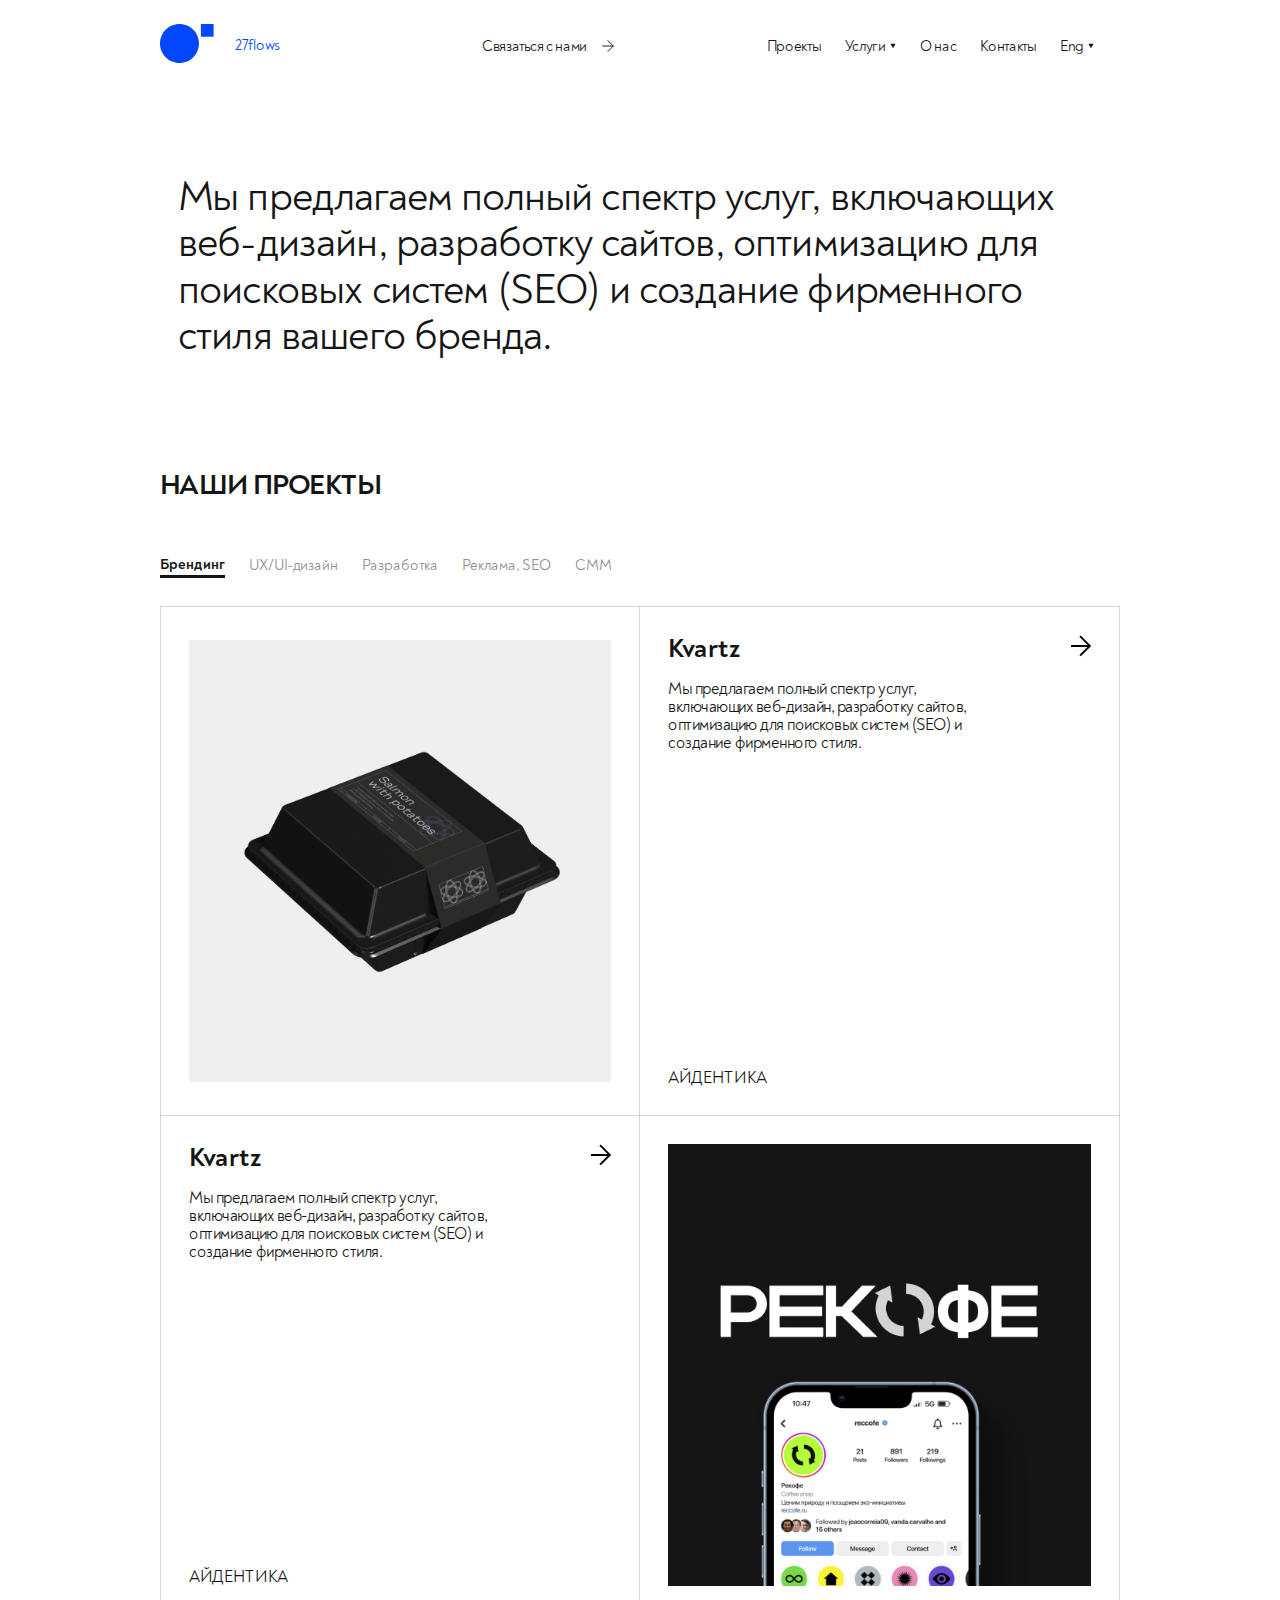
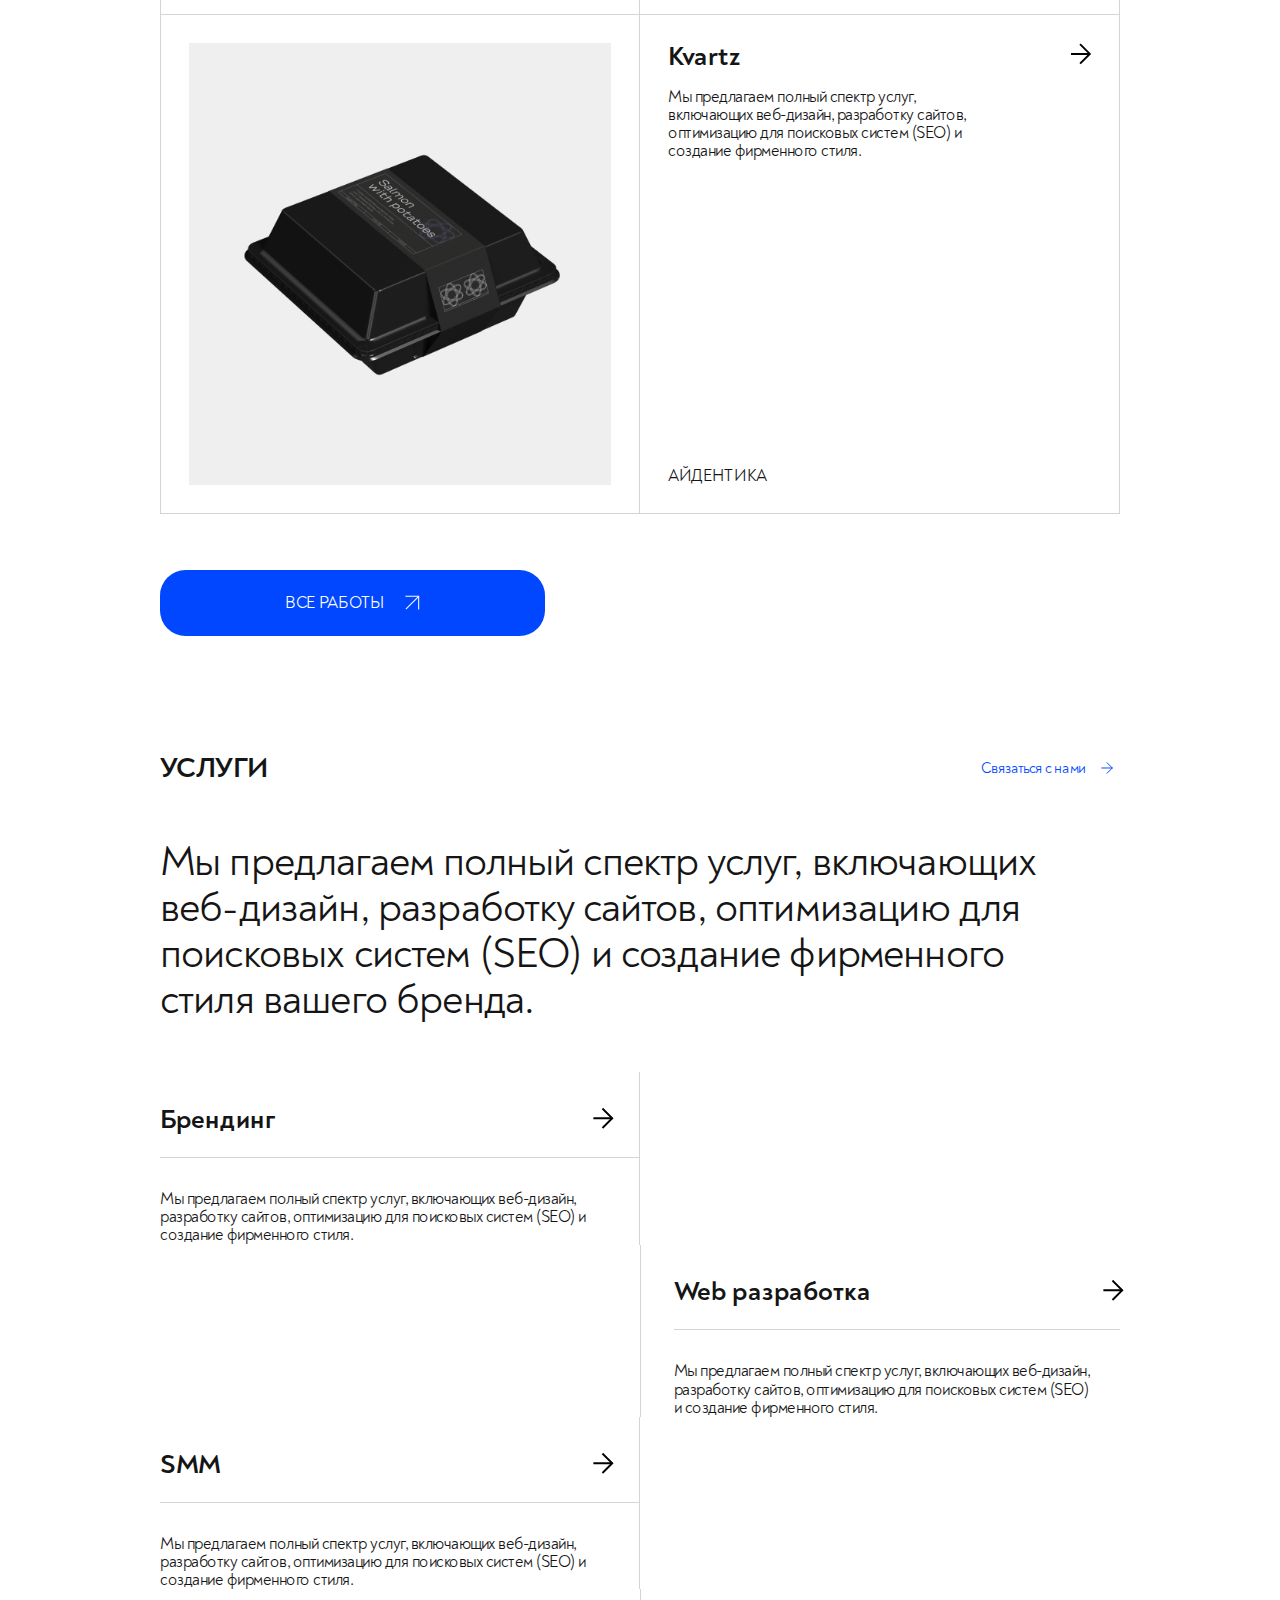
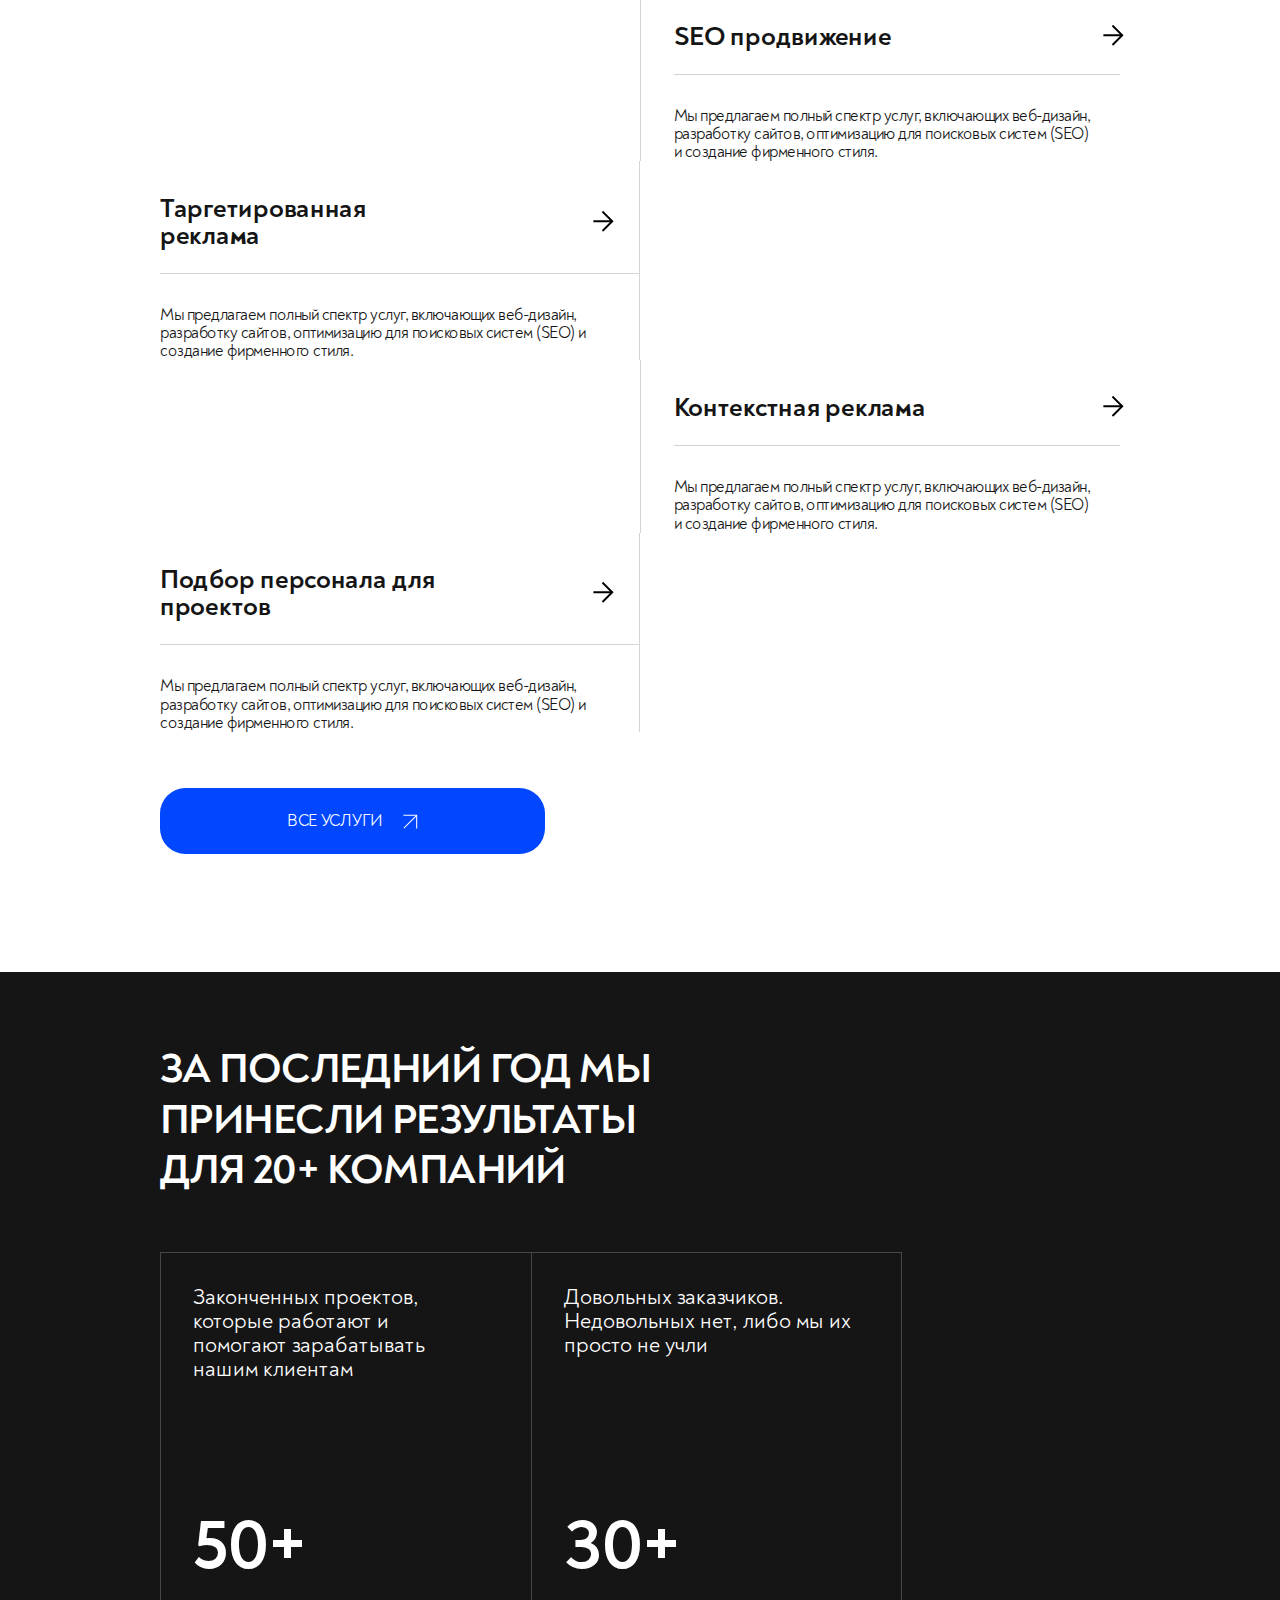
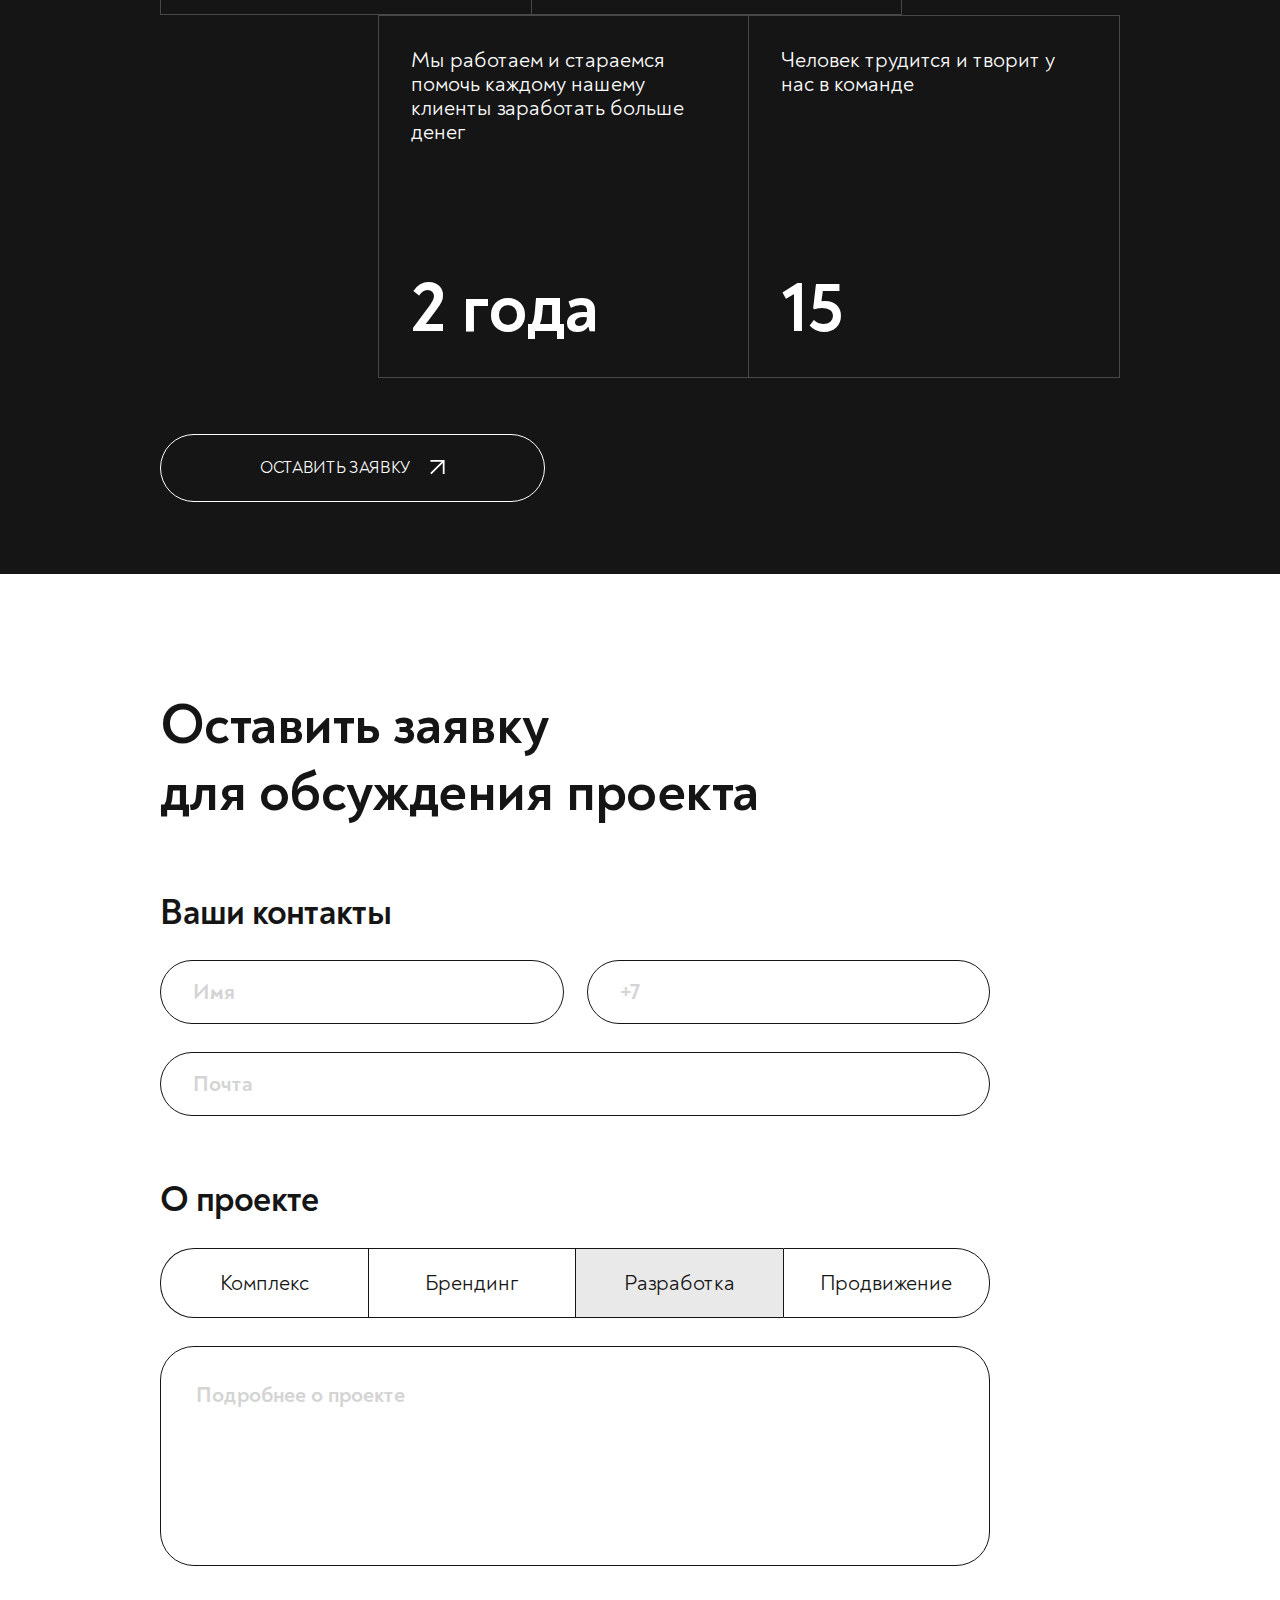
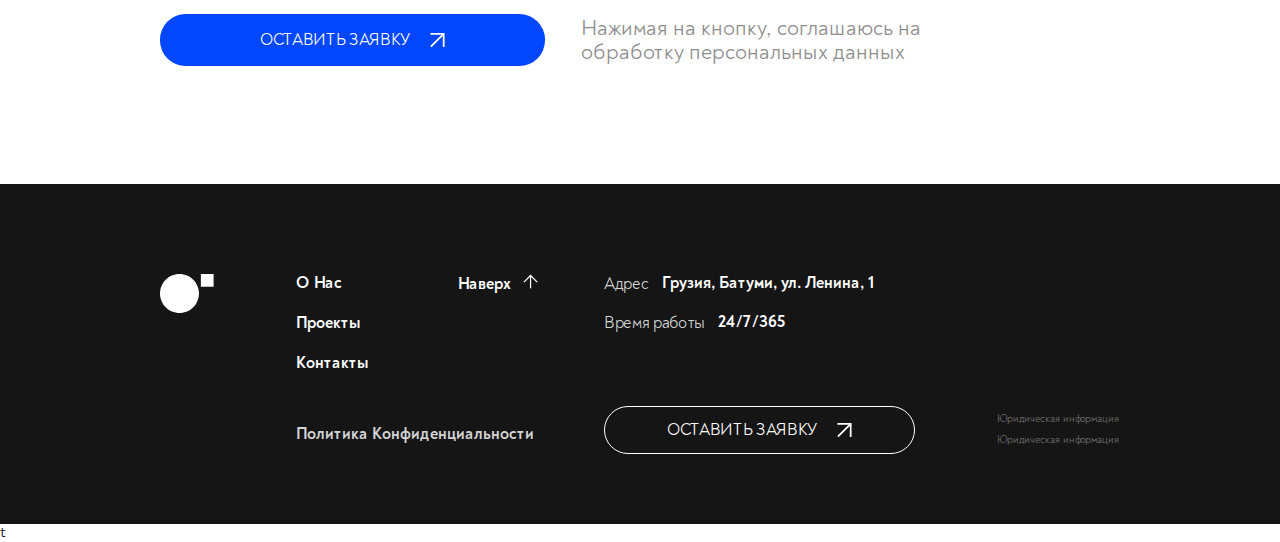
==== commit 3c367c16: "375" ====
--- a/index.html
+++ b/index.html
@@ -195,7 +195,7 @@
                 </ul>
             </nav>
             <div class="header__menu toggleMobileMenu">
-                Меню
+                <span class="header__menu-text">Меню</span>
                 <button class="header__burger-btn">
                     <svg width="19" height="11" viewBox="0 0 19 11" fill="none" xmlns="http://www.w3.org/2000/svg">
                         <path d="M1 0.75H10" stroke="#151515" stroke-width="0.9" stroke-linecap="round" />
--- a/styles/index.css
+++ b/styles/index.css
@@ -165,6 +165,11 @@
     margin-bottom: 100px;
   }
 }
+@media (max-width: 675px) {
+  section {
+    margin-bottom: 72px;
+  }
+}
 
 .wrapper {
   width: 100%;
@@ -187,6 +192,12 @@
   .wrapper {
     max-width: 816px;
     padding: 0px 24px;
+  }
+}
+@media (max-width: 675px) {
+  .wrapper {
+    max-width: 569px;
+    padding: 0px 21px;
   }
 }
 
@@ -286,6 +297,24 @@
     height: 24px;
   }
 }
+@media (max-width: 675px) {
+  .main-link {
+    font-size: 14px;
+    letter-spacing: -0.28px;
+    gap: 12px;
+  }
+  .main-link__icon {
+    width: 10px;
+    height: 10px;
+  }
+  .main-link__icon svg {
+    display: flex;
+    align-items: center;
+    justify-content: center;
+    width: 10px;
+    height: 10px;
+  }
+}
 
 .header {
   width: 100%;
@@ -530,12 +559,29 @@
     margin-right: 40px;
   }
 }
+@media (max-width: 675px) {
+  .header {
+    padding-top: 23px;
+  }
+  .header__main-link, .header__menu {
+    margin-bottom: 10px;
+  }
+}
+@media (max-width: 475px) {
+  .header__main-link {
+    margin-right: 24px;
+  }
+  .header__menu-text {
+    display: none;
+  }
+}
 
 .tab-list {
   width: 100%;
   display: flex;
   align-items: center;
   gap: 13px;
+  flex-wrap: wrap;
 }
 .tab-list__item {
   position: relative;
@@ -608,6 +654,7 @@
   transition: 0.23s cubic-bezier(0.215, 0.61, 0.355, 1);
   overflow: hidden;
   white-space: nowrap;
+  flex-shrink: 0;
 }
 .btn::after {
   content: "";
@@ -994,6 +1041,133 @@
     max-width: 150px;
   }
 }
+@media (max-width: 675px) {
+  .footer {
+    position: relative;
+    padding-top: 71px;
+    padding-bottom: 95px;
+  }
+  .footer__mobile-middle {
+    margin-bottom: 71.53px;
+  }
+  .footer__mobile-middle-wrapper {
+    max-width: 569px;
+    padding: 0px 21px;
+  }
+  .footer__mobile-top-wrapper {
+    max-width: 569px;
+    padding: 0px 21px;
+    flex-direction: column-reverse;
+    gap: 77px;
+  }
+  .footer__mobile-bottom-wrapper {
+    max-width: 569px;
+    padding: 0px 21px;
+    flex-direction: column;
+    align-items: flex-start;
+    justify-content: start;
+    gap: 73px;
+  }
+  .footer__mobile-col {
+    width: 100%;
+    justify-content: space-between;
+    flex-direction: row;
+    padding-right: 71px;
+    gap: 16px;
+  }
+  .footer__mobile-col-item {
+    gap: 31px;
+  }
+  .footer__mobile-group {
+    width: 100%;
+    grid-template-columns: 141px 169px;
+    justify-content: space-between;
+    padding-right: 71px;
+  }
+  .footer__mobile-up-link {
+    position: absolute;
+    right: 20px;
+    margin: 0;
+    bottom: 95px;
+  }
+  .footer__mobile-nav {
+    width: 100%;
+    max-width: unset;
+    row-gap: 24.43px;
+    align-content: space-between;
+    max-height: 135px;
+    flex-wrap: wrap;
+    flex-direction: column;
+    align-items: flex-start;
+  }
+  .footer__mobile-nav-link:last-child {
+    max-width: 239px;
+  }
+  .footer__mobile-copyrights {
+    max-width: 240px;
+    gap: 14px;
+  }
+}
+@media (max-width: 525px) {
+  .footer {
+    padding-top: 46px;
+    padding-bottom: 62px;
+  }
+  .footer__mobile-top-wrapper {
+    gap: 48px;
+  }
+  .footer__mobile-col {
+    padding-right: 34px;
+  }
+  .footer__mobile-tel-link.tel-link, .footer__mobile-tel-link.mail-link, .footer__mobile-mail-link.mail-link {
+    font-size: 16px;
+    line-height: 110%;
+  }
+  .footer__mobile-middle {
+    margin-bottom: 48px;
+  }
+  .footer__mobile-link {
+    font-size: 16px;
+    line-height: 110%;
+  }
+  .footer__mobile-group {
+    grid-template-columns: 141px 160px;
+    gap: 32px;
+    padding-right: 0;
+  }
+  .footer__mobile-group-item-heading {
+    font-size: 14px;
+    font-style: normal;
+    font-weight: 400;
+    line-height: 110%; /* 15.4px */
+  }
+  .footer__mobile-nav {
+    gap: 16px;
+    max-height: 100px;
+  }
+  .footer__mobile-nav-link {
+    font-size: 16px;
+    line-height: 120%;
+  }
+  .footer__mobile-nav-link:last-child {
+    max-width: 158px;
+  }
+  .footer__mobile-btn {
+    max-width: 246px;
+  }
+  .footer__mobile-up-link {
+    font-size: 14px;
+  }
+  .footer__link-icon {
+    gap: 12px;
+    width: 17px;
+    height: 17px;
+  }
+  .footer__link-icon svg {
+    width: 17px;
+    height: 17px;
+  }
+}
 
 .overlay {
   position: fixed;
@@ -1132,6 +1306,32 @@
     background-position: left -103px top -33px, right -102px bottom 89px, left -57px bottom -18px, top 124px right 24px;
   }
 }
+@media (max-width: 675px) {
+  .popup {
+    max-width: 440px;
+    padding-top: 52px;
+    padding-left: 36px;
+    padding-right: 36px;
+    padding-bottom: 40px;
+    background-position: left -131px top -55px, right -246px bottom -46px, left -160px bottom -18px, top 62px right 37px;
+    background-size: 552px 308px, 552px 308px, 552px 308px, 60px 32px;
+  }
+  .popup__heading {
+    font-size: 20px;
+    margin-bottom: 24px;
+  }
+  .popup__heading span::after {
+    width: 70px;
+    height: 30px;
+    left: -7px;
+    top: -1px;
+  }
+  .popup .form__subtext {
+    font-size: 12px;
+    line-height: 110%;
+    max-width: 225px;
+  }
+}
 
 .link {
   display: flex;
@@ -1218,6 +1418,18 @@
   letter-spacing: -0.57px;
   text-transform: uppercase;
 }
+@media (max-width: 675px) {
+  .subheading {
+    font-size: 24px;
+    letter-spacing: -0.48px;
+  }
+}
+@media (max-width: 475px) {
+  .subheading {
+    font-size: 24px;
+    letter-spacing: -0.48px;
+  }
+}
 
 .slogan {
   max-width: 942px;
@@ -1238,6 +1450,12 @@
   .slogan {
     max-width: 676px;
     font-size: 32px;
+  }
+}
+@media (max-width: 475px) {
+  .slogan {
+    font-size: 24px;
+    letter-spacing: -0.48px;
   }
 }
 
@@ -1332,6 +1550,55 @@
     max-width: 50%;
   }
 }
+@media (max-width: 675px) {
+  .table__cell {
+    padding: 23.5px;
+    height: 267px;
+  }
+  .table__cell-text {
+    font-size: 15.74px;
+    line-height: 110%;
+  }
+  .table__cell-count {
+    font-size: 68.684px;
+    line-height: 100%; /* 68.684px */
+  }
+}
+@media (max-width: 525px) {
+  .table {
+    display: grid;
+    grid-template-columns: 1fr;
+    gap: 24px;
+  }
+  .table__cell {
+    width: 100%;
+    max-width: unset;
+    padding: 0;
+    height: auto;
+    flex-direction: column-reverse;
+    padding-bottom: 24px;
+    gap: 24px;
+    border: none;
+  }
+  .table__cell:last-child {
+    border-top: none;
+    border: none;
+  }
+  .table__cell-text {
+    max-width: unset;
+    font-size: 16px;
+    line-height: 110%;
+  }
+  .table__cell-count {
+    font-size: 64px;
+    line-height: 100%; /* 64px */
+  }
+  .table .table__cell:nth-child(2),
+  .table .table__cell:nth-child(5),
+  .table .table__cell:nth-child(6) {
+    border-right: none;
+  }
+}
 
 .offers-list {
   width: 100%;
@@ -1416,6 +1683,43 @@
     padding-top: 0;
     padding-right: 43px;
     padding-bottom: 32px;
+  }
+}
+@media (max-width: 675px) {
+  .offers-list {
+    gap: 32px;
+  }
+  .offers-list__item {
+    border: none;
+    max-width: unset;
+  }
+  .offers-list__item:nth-child(even) {
+    border: none;
+    padding: 0;
+  }
+  .offers-list__item-header {
+    padding: 0;
+    padding-bottom: 16px;
+    border-top: none;
+  }
+  .offers-list__item-heading {
+    font-size: 20px;
+    letter-spacing: -0.2px;
+  }
+  .offers-list__item-link {
+    width: 16px;
+    height: 16px;
+  }
+  .offers-list__item-link svg {
+    width: 16px;
+    height: 16px;
+  }
+  .offers-list__item-body {
+    padding-top: 16px;
+  }
+  .offers-list__item-text {
+    font-size: 16px;
+    letter-spacing: -0.48px;
   }
 }
 
@@ -1689,6 +1993,83 @@
   }
   .form__btn {
     padding: 25px;
+    border-radius: 34px;
+  }
+}
+@media (max-width: 675px) {
+  .form__heading {
+    font-size: 20px;
+  }
+  .form__group {
+    gap: 20px;
+    margin-bottom: 32px;
+  }
+  .form__group--last {
+    margin-bottom: 10px;
+  }
+  .form__row--split {
+    gap: 20px;
+    display: flex;
+    flex-direction: column;
+    align-items: flex-start;
+    justify-content: start;
+  }
+  .form__row--even {
+    -moz-column-gap: 8px;
+         column-gap: 8px;
+    row-gap: 10px;
+    flex-wrap: wrap;
+    justify-content: start;
+    flex-direction: row;
+  }
+  .form__input {
+    height: auto;
+    padding: 16px 24px;
+    font-size: 16px;
+  }
+  .form__radio-label {
+    width: auto;
+  }
+  .form__radio-label:first-child .form__radio {
+    border-top-left-radius: 50px;
+    border-bottom-left-radius: 50px;
+  }
+  .form__radio-label:last-child .form__radio {
+    border-top-right-radius: 50px;
+    border-bottom-right-radius: 50px;
+  }
+  .form__radio {
+    border-radius: 50px;
+    border: 1px solid #151515;
+  }
+  .form__textarea {
+    padding: 24px;
+    font-size: 16px;
+    height: 220px;
+    border-radius: 16px;
+    border: 1px solid #151515;
+  }
+  .form__footer {
+    display: flex;
+    flex-direction: column-reverse;
+    align-items: flex-start;
+    gap: 24px;
+  }
+  .form__subtext {
+    max-width: 250px;
+  }
+  .form__btn {
+    padding: 16px 40px;
+    max-width: unset;
+    width: -moz-fit-content;
+    width: fit-content;
+  }
+}
+@media (max-width: 525px) {
+  .form__radio {
+    padding: 10px 20px;
+    font-size: 16px;
+    line-height: 110%;
   }
 }
 
@@ -1718,6 +2099,11 @@
 @media (max-width: 920px) {
   .hgroup {
     margin-bottom: 48px;
+  }
+}
+@media (max-width: 675px) {
+  .hgroup {
+    margin-bottom: 16px;
   }
 }
 
@@ -1812,6 +2198,21 @@
   margin-top: 40px;
   margin-left: auto;
 }
+@media (max-width: 675px) {
+  .mobile-menu__nav {
+    margin-top: 76px;
+  }
+  .mobile-menu__nav-list {
+    gap: 32px;
+  }
+  .mobile-menu__nav-list-item-link, .mobile-menu__nav-list-item-submenu-link {
+    font-size: 24px;
+    letter-spacing: -0.48px;
+  }
+  .mobile-menu__nav-list-item-submenu.active {
+    padding: 24px;
+  }
+}
 
 .promo-section {
   margin-bottom: 0;
@@ -1834,6 +2235,18 @@
     align-items: flex-start;
     padding-top: 106px;
     padding-bottom: 119px;
+  }
+}
+@media (max-width: 675px) {
+  .promo-section__wrapper {
+    padding-top: 100px;
+    padding-bottom: 80px;
+  }
+}
+@media (max-width: 475px) {
+  .promo-section__wrapper {
+    padding-bottom: 64px;
+    padding-top: 50px;
   }
 }
 
@@ -1906,6 +2319,24 @@
     padding: 24px 0px;
   }
 }
+@media (max-width: 675px) {
+  .project-section__hgroup {
+    margin-bottom: 16px;
+  }
+  .project-section__sidebar, .offers-section__sidebar, .result-section__sidebar {
+    padding: 16px 0px;
+  }
+  .project-section__mobile-btn, .result-section__mobile-btn, .offers-section__mobile-btn {
+    margin-top: 32px;
+    padding: 16px 40px;
+    max-width: usnet;
+    width: -moz-fit-content;
+    width: fit-content;
+    font-size: 16px;
+    letter-spacing: -0.32px;
+    border-radius: 34px;
+  }
+}
 
 .page-list {
   position: relative;
@@ -1940,20 +2371,6 @@
   grid-template-columns: repeat(2, 50%);
   border-bottom: 1.2px solid #d4d4d4;
 }
-@media (max-width: 1280px) {
-  .grid-list__row {
-    border: 1.2px solid #d4d4d4;
-    border-top: none;
-  }
-  .grid-list__row .grid-list__col:first-child {
-    order: 2;
-    border-right: none;
-  }
-  .grid-list__row .grid-list__col:last-child {
-    order: 1;
-    border-right: 1.2px solid #d4d4d4;
-  }
-}
 .grid-list__row--reverse .grid-list__col:first-child {
   order: 2;
   border-right: none;
@@ -2007,6 +2424,7 @@
 .grid-list__col-link {
   transform: rotate(45deg);
   transition: 0.23s;
+  padding-right: 4px;
 }
 .grid-list__col-link svg {
   width: 15.75px;
@@ -2058,6 +2476,20 @@
      object-position: center;
   margin: auto;
 }
+@media (max-width: 1280px) {
+  .grid-list__row {
+    border: 1.2px solid #d4d4d4;
+    border-top: none;
+  }
+  .grid-list__col:first-child {
+    order: 2;
+    border-right: none;
+  }
+  .grid-list__col:last-child {
+    order: 1;
+    border-right: 1.2px solid #d4d4d4;
+  }
+}
 @media (max-width: 920px) {
   .grid-list {
     grid-template-rows: 379px;
@@ -2072,6 +2504,82 @@
     font-size: 20.753px;
   }
   .grid-list__col-text {
+    font-size: 12px;
+  }
+}
+@media (max-width: 675px) {
+  .grid-list {
+    display: flex;
+    flex-direction: column;
+    align-items: flex-start;
+    justify-content: start;
+    gap: 32px;
+  }
+  .grid-list__row {
+    display: flex;
+    gap: 8px;
+    flex-direction: column;
+    align-items: flex-start;
+    justify-content: start;
+    border: none;
+  }
+  .grid-list__row--reverse {
+    flex-direction: column-reverse;
+  }
+  .grid-list__row--reverse .grid-list__col:first-child {
+    order: unset;
+  }
+  .grid-list__row--reverse .grid-list__col:last-child {
+    order: unset;
+  }
+  .grid-list__col {
+    padding: 0;
+    border: none;
+  }
+  .grid-list__col:last-child {
+    border: none;
+  }
+  .grid-list__col-img {
+    height: 320px;
+  }
+  .grid-list__col-header {
+    order: 2;
+    margin-bottom: 21px;
+  }
+  .grid-list__col-body {
+    order: 3;
+  }
+  .grid-list__col-footer {
+    margin-bottom: 24px;
+    order: 1;
+  }
+  .grid-list__col-text {
+    max-width: unset;
+    font-size: 14.915px;
+  }
+  .grid-list__col-img {
+    height: 332px;
+  }
+  .grid-list__col-heading {
+    font-size: 20.753px;
+  }
+  .grid-list__col-text {
+    font-size: 14px;
+  }
+  .grid-list__category {
+    display: inline-block;
+    padding: 6px 12px;
+    font-size: 12px;
+    border-radius: 100px;
+    background: #d4d4d4;
+  }
+}
+@media (max-width: 475px) {
+  .grid-list__col-img {
+    height: 320px;
+  }
+  .grid-list__category {
+    padding: 8px 12px;
     font-size: 12px;
   }
 }
@@ -2111,6 +2619,25 @@
     margin-bottom: 49px;
   }
 }
+@media (max-width: 675px) {
+  .offers-section__slogan {
+    margin-top: 12px;
+    margin-bottom: 48px;
+    max-width: unset;
+    font-size: 16px;
+    letter-spacing: -0.48px;
+  }
+}
+@media (max-width: 475px) {
+  .offers-section__main-link {
+    display: none;
+  }
+  .offers-section__slogan {
+    margin-top: 8px;
+    margin-bottom: 32px;
+  }
+}
+
 .result-section {
   padding-top: 120px;
   padding-bottom: 72px;
@@ -2166,6 +2693,23 @@
     margin-right: 0;
     font-size: 38px;
     margin-bottom: 48px;
+  }
+}
+@media (max-width: 675px) {
+  .result-section {
+    padding-top: 56px;
+  }
+  .result-section__heading {
+    margin-bottom: 32px;
+    font-size: 24px;
+    line-height: 120%; /* 28.8px */
+    max-width: unset;
+  }
+}
+@media (max-width: 475px) {
+  .result-section {
+    padding-top: 72px;
+    padding-bottom: 52px;
   }
 }
 
@@ -2223,4 +2767,14 @@
   .request-section__heading {
     font-size: 38px;
   }
+}
+@media (max-width: 675px) {
+  .request-section__heading {
+    max-width: 351px;
+    font-size: 24px;
+    line-height: 120%; /* 28.8px */
+  }
+  .request-section__content {
+    gap: 32px;
+  }
 }/*# sourceMappingURL=index.css.map */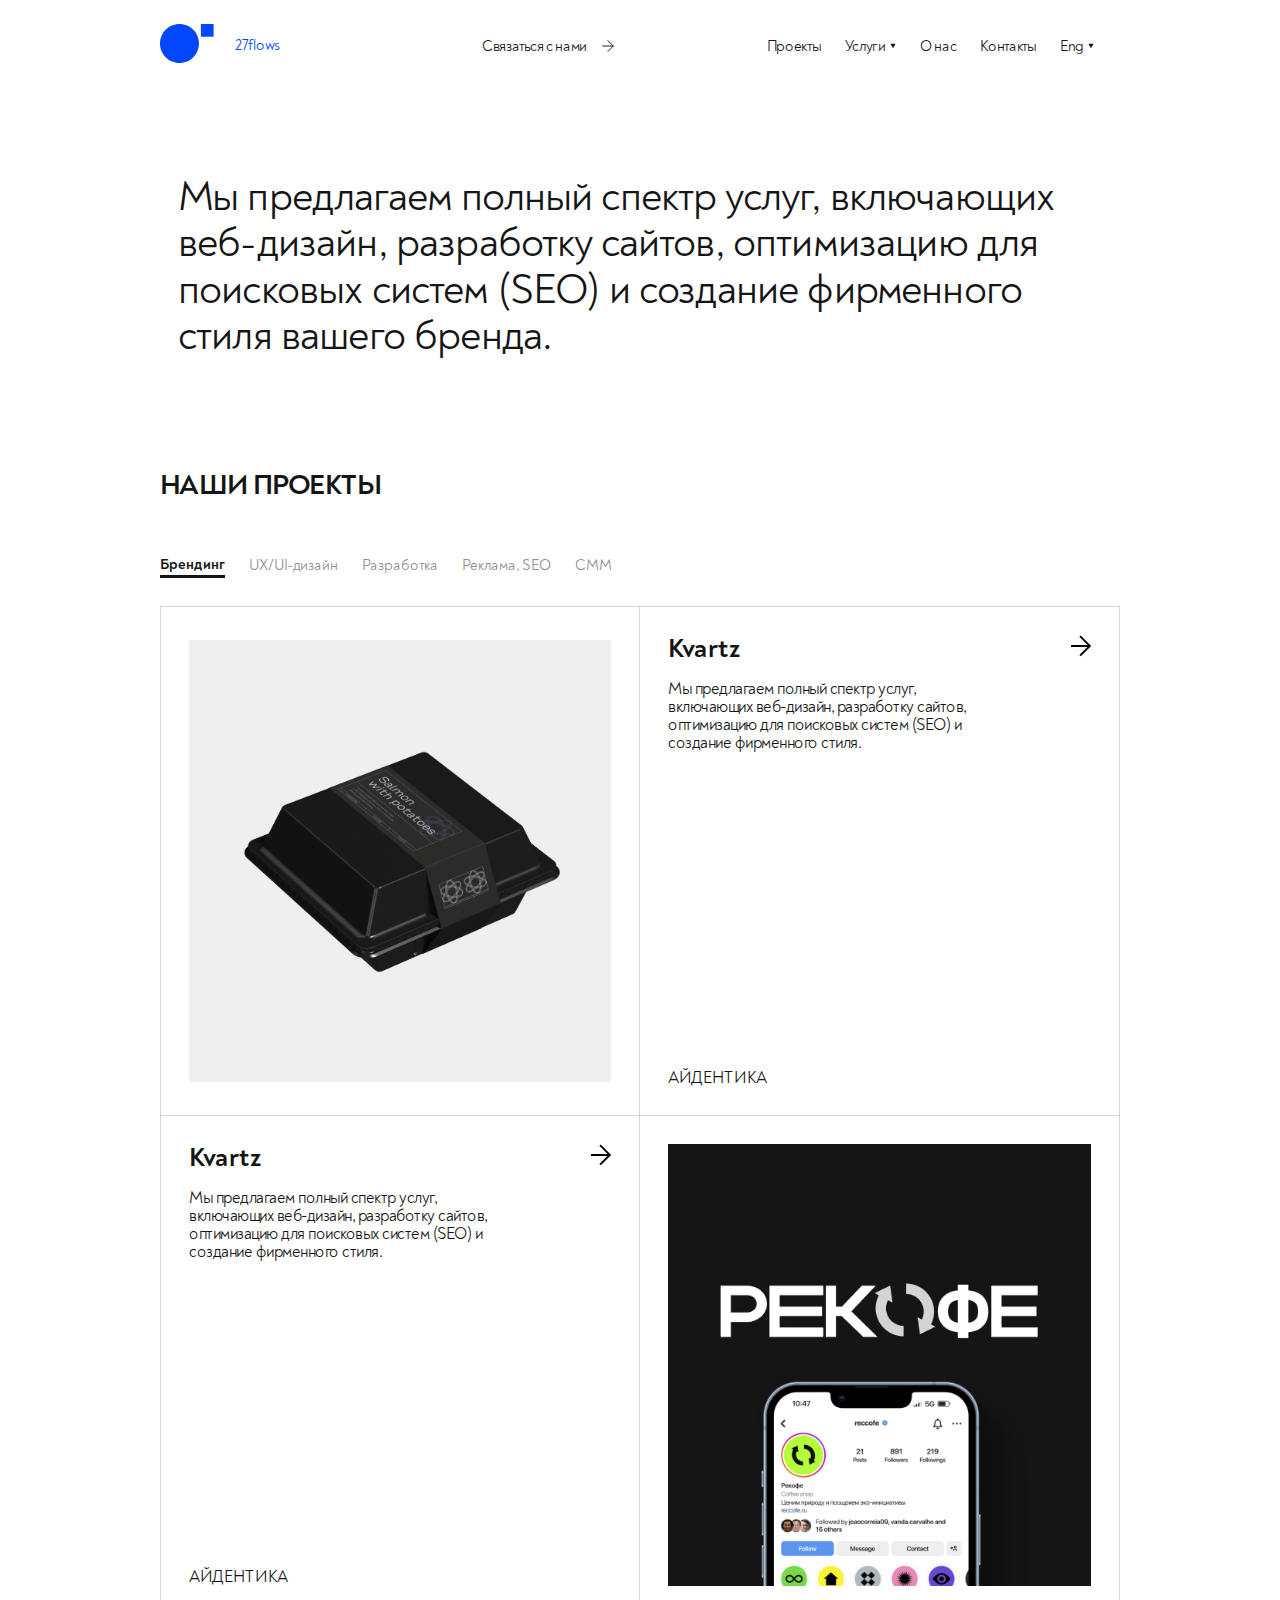
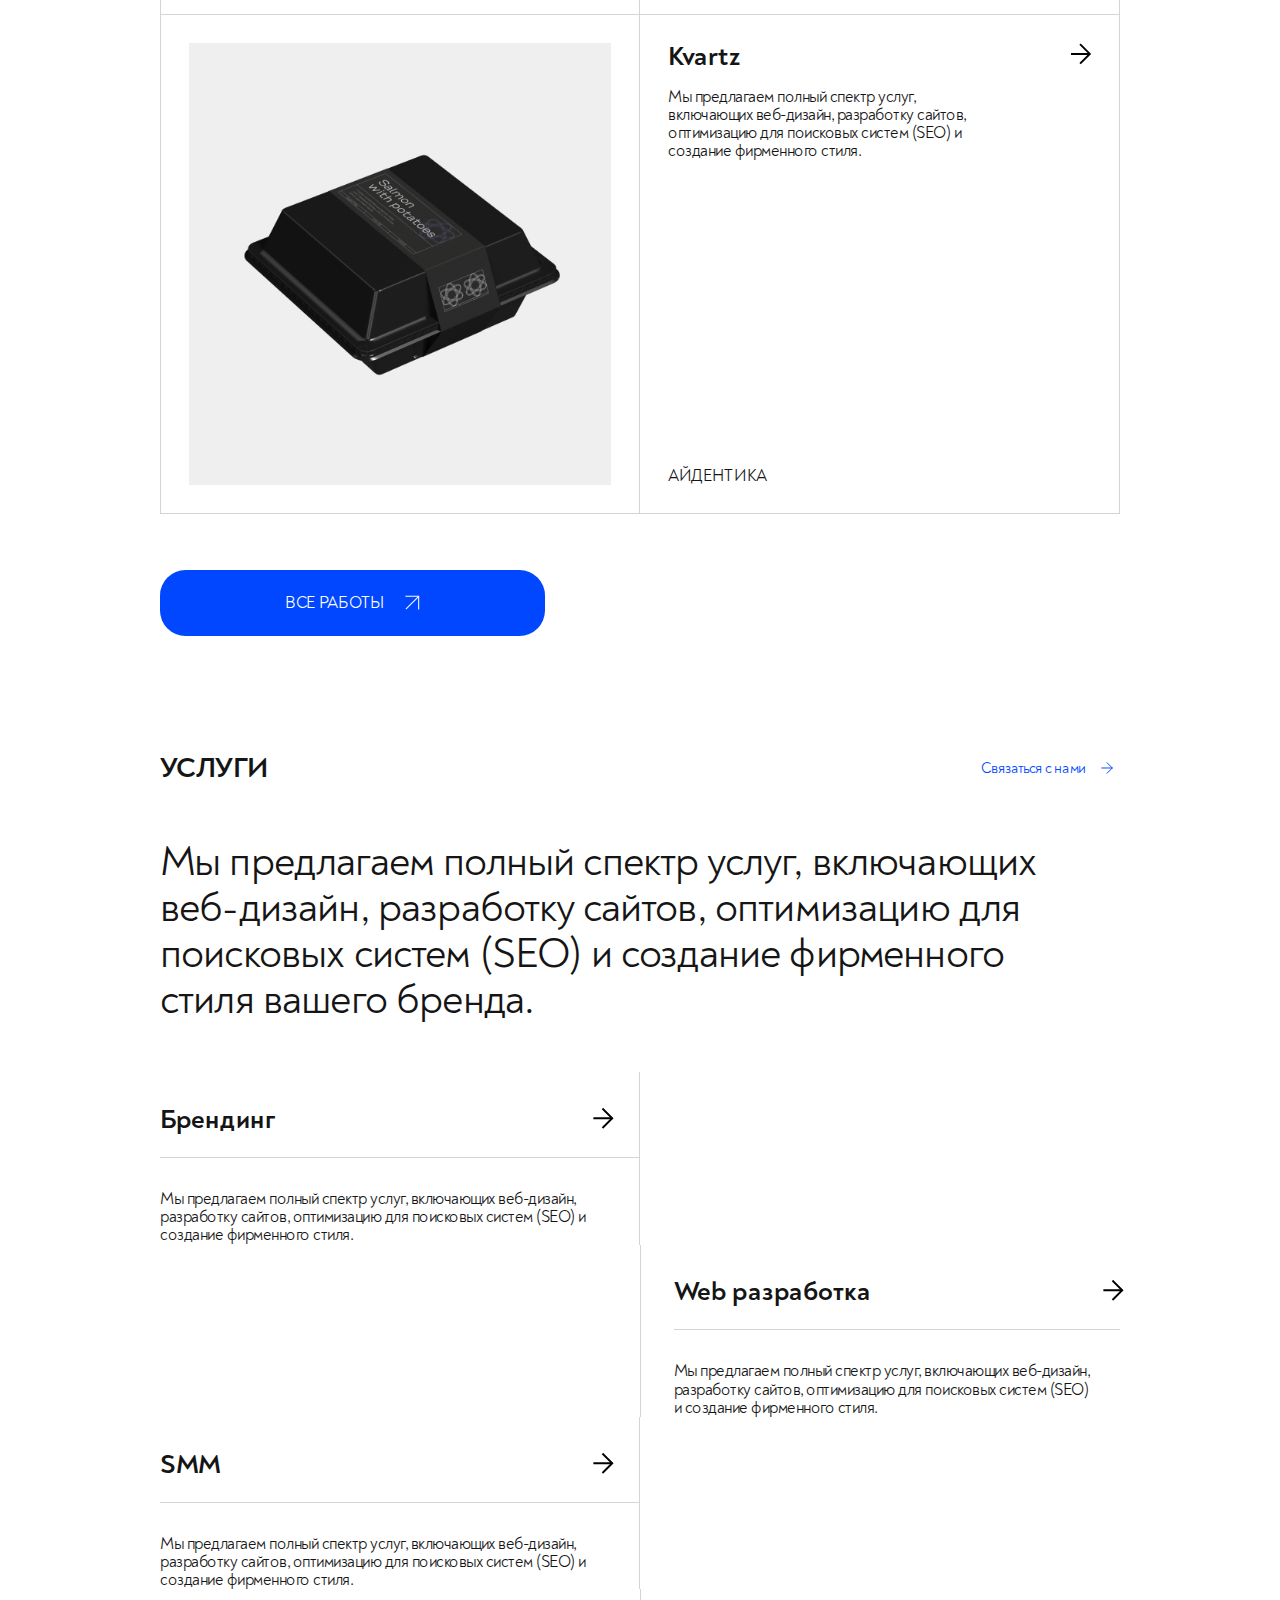
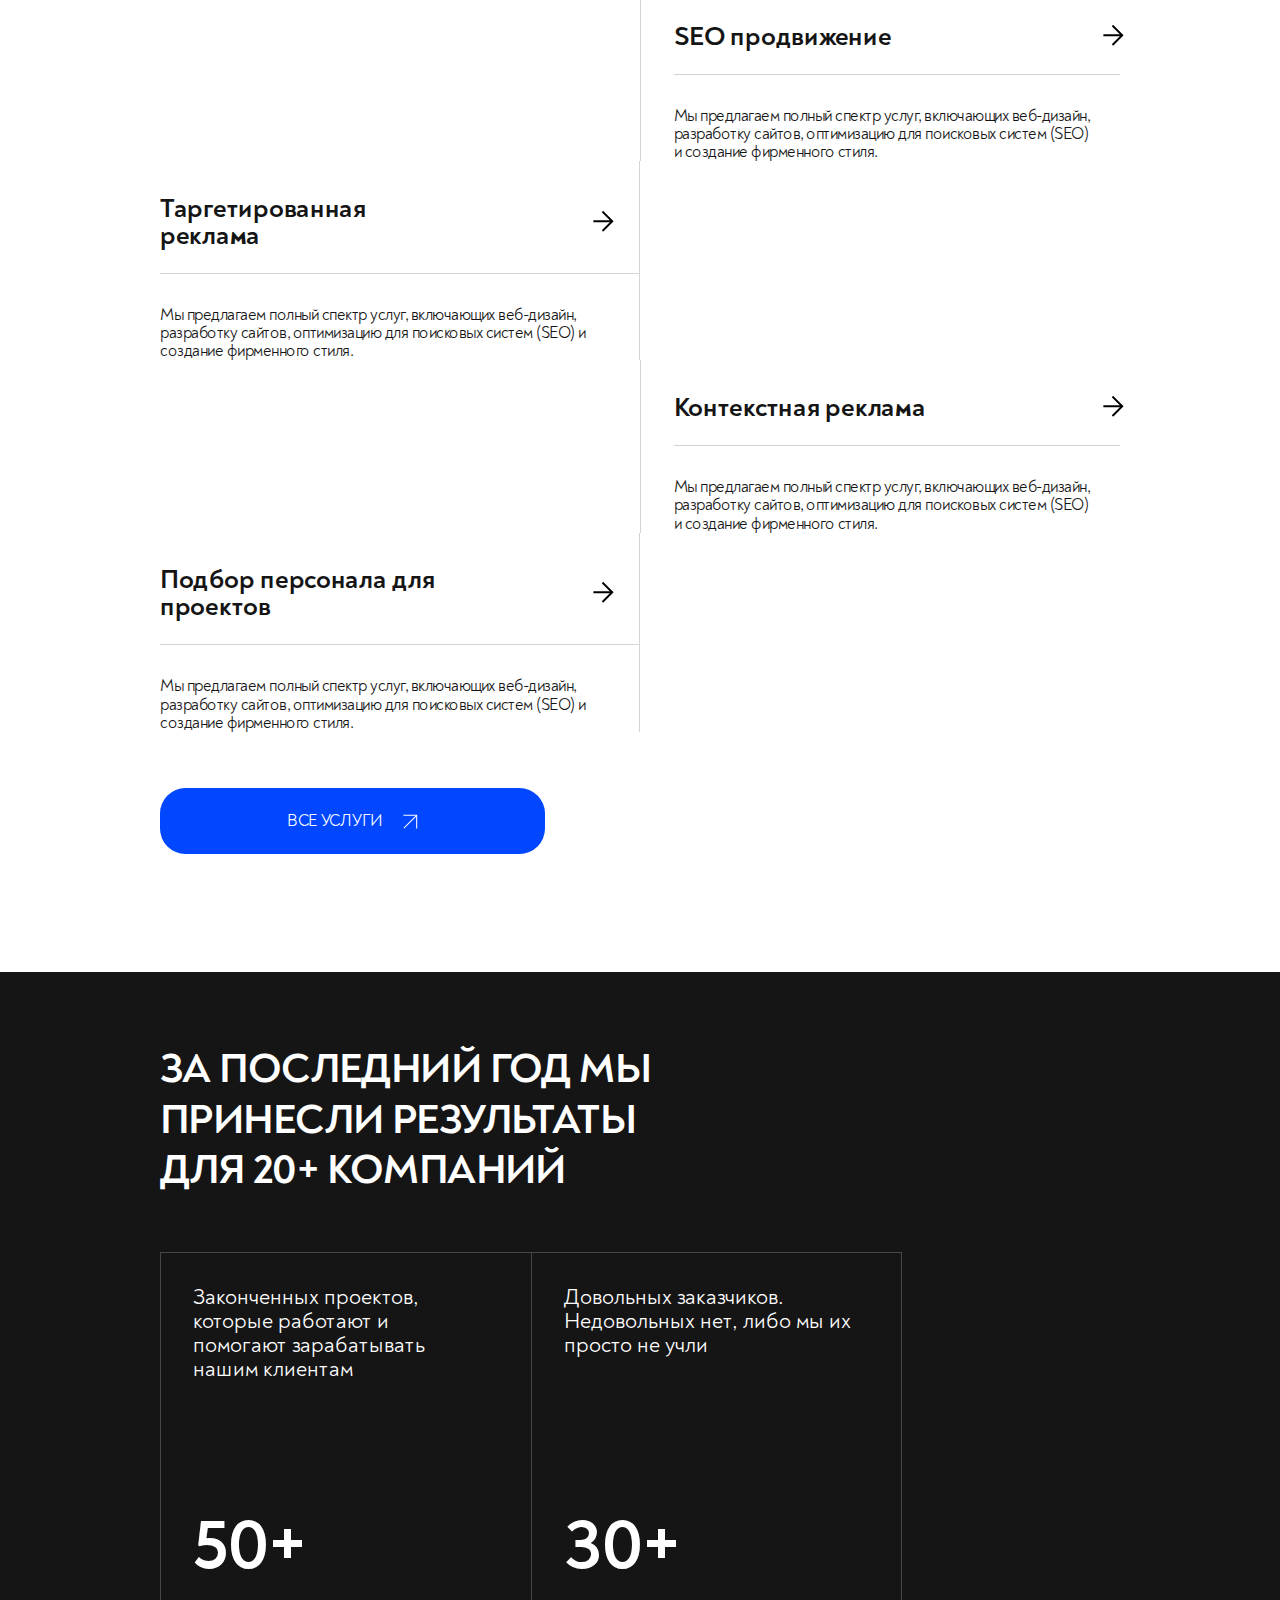
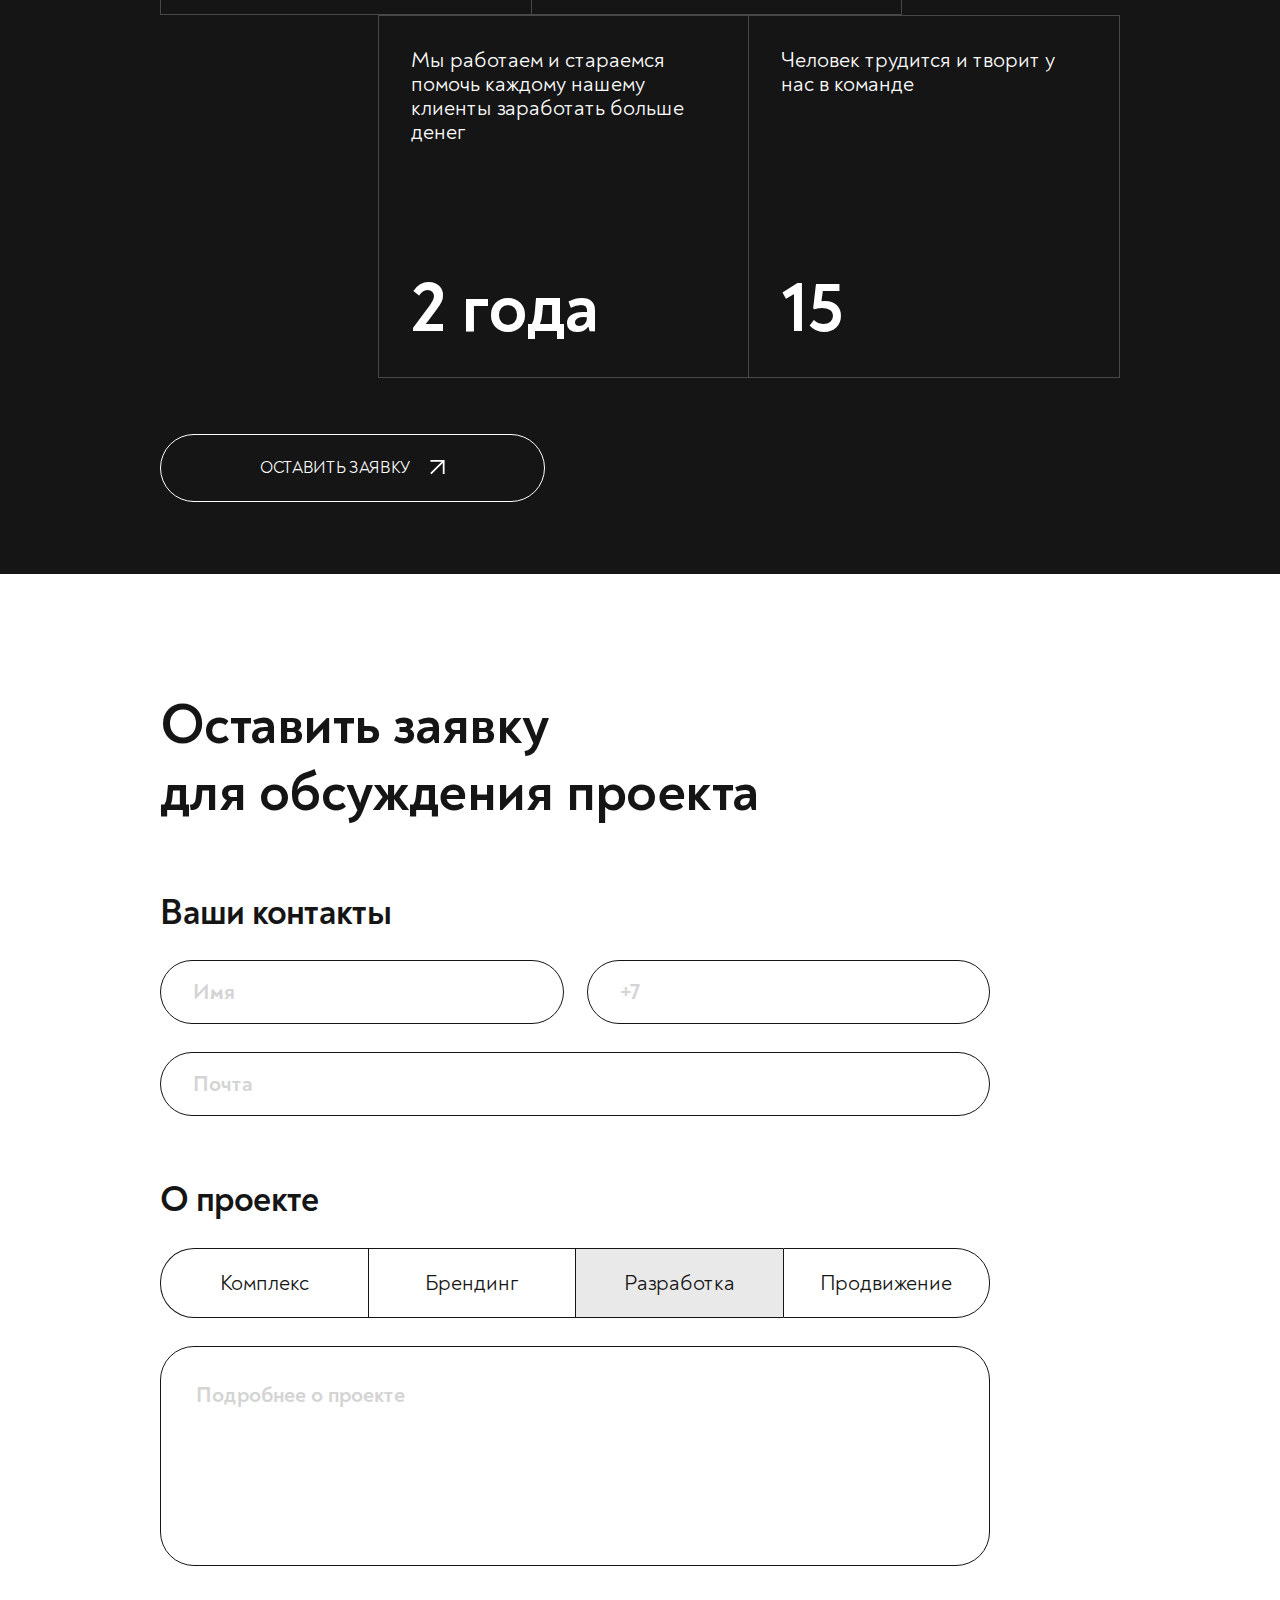
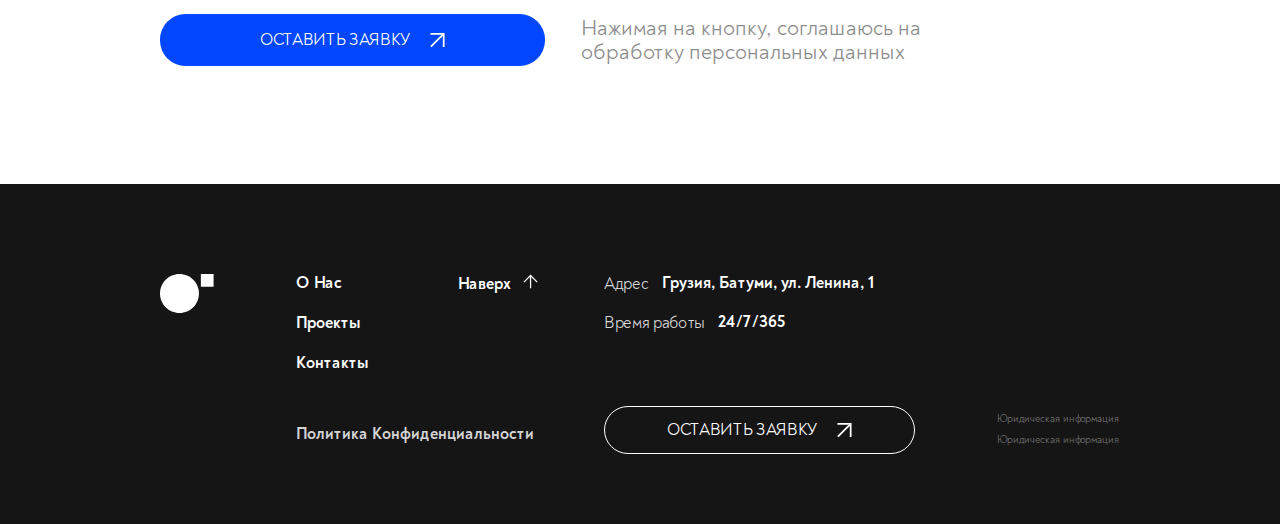
==== commit a7063e73: "full" ====
--- a/index.html
+++ b/index.html
@@ -1478,7 +1478,7 @@
     <script src="./scripts/popup.js"></script>
     <script src="./scripts/smoothScroll.js"></script>
     <script src="./scripts/validateForm.js"></script>
-    <script src="./scripts/mobileMenu.js"></script>t
+    <script src="./scripts/mobileMenu.js"></script>
 </body>
 
 </html>--- a/styles/index.css
+++ b/styles/index.css
@@ -1118,6 +1118,7 @@
   }
   .footer__mobile-col {
     padding-right: 34px;
+    gap: 16px;
   }
   .footer__mobile-tel-link.tel-link, .footer__mobile-tel-link.mail-link, .footer__mobile-mail-link.mail-link {
     font-size: 16px;
@@ -1132,7 +1133,9 @@
   }
   .footer__mobile-group {
     grid-template-columns: 141px 160px;
-    gap: 32px;
+    row-gap: 32px;
+    -moz-column-gap: 16px;
+         column-gap: 16px;
     padding-right: 0;
   }
   .footer__mobile-group-item-heading {
@@ -1166,6 +1169,20 @@
   .footer__link-icon svg {
     width: 17px;
     height: 17px;
+  }
+}
+@media (max-width: 374px) {
+  .footer__mobile-col {
+    padding: 0;
+  }
+  .footer__mobile-group {
+    grid-template-columns: 141px 128px;
+  }
+  .footer__mobile-col {
+    flex-direction: column;
+  }
+  .footer__mobile-col-item:last-child {
+    margin-left: auto;
   }
 }
 
@@ -2213,6 +2230,27 @@
     padding: 24px;
   }
 }
+@media (max-width: 475px) {
+  .mobile-menu__btn {
+    padding: 16px;
+    font-size: 20px;
+    letter-spacing: -0.4px;
+    width: -moz-fit-content;
+    width: fit-content;
+    max-width: unset;
+  }
+  .mobile-menu__btn .btn__icon {
+    width: 12px;
+    height: 12px;
+    display: flex;
+    align-items: center;
+    justify-content: center;
+  }
+  .mobile-menu__btn .btn__icon svg {
+    width: 12px;
+    height: 12px;
+  }
+}
 
 .promo-section {
   margin-bottom: 0;
